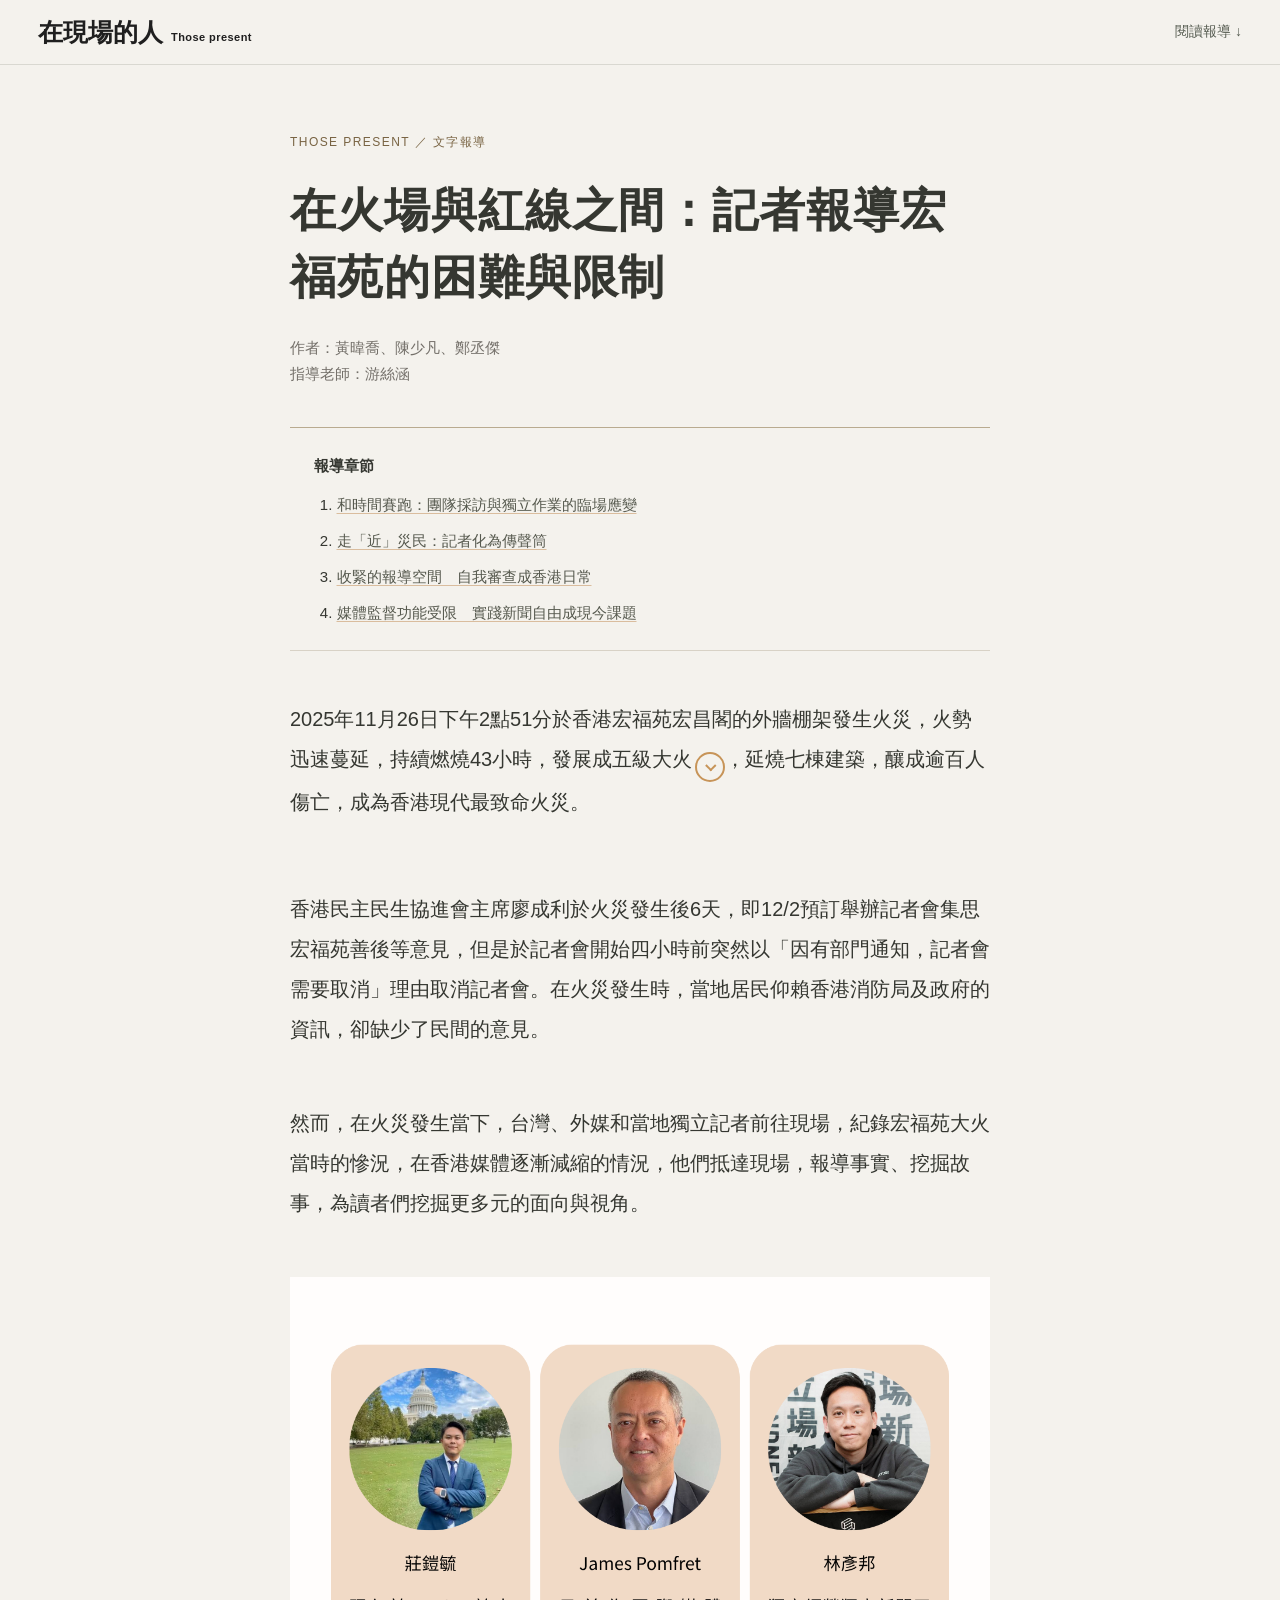
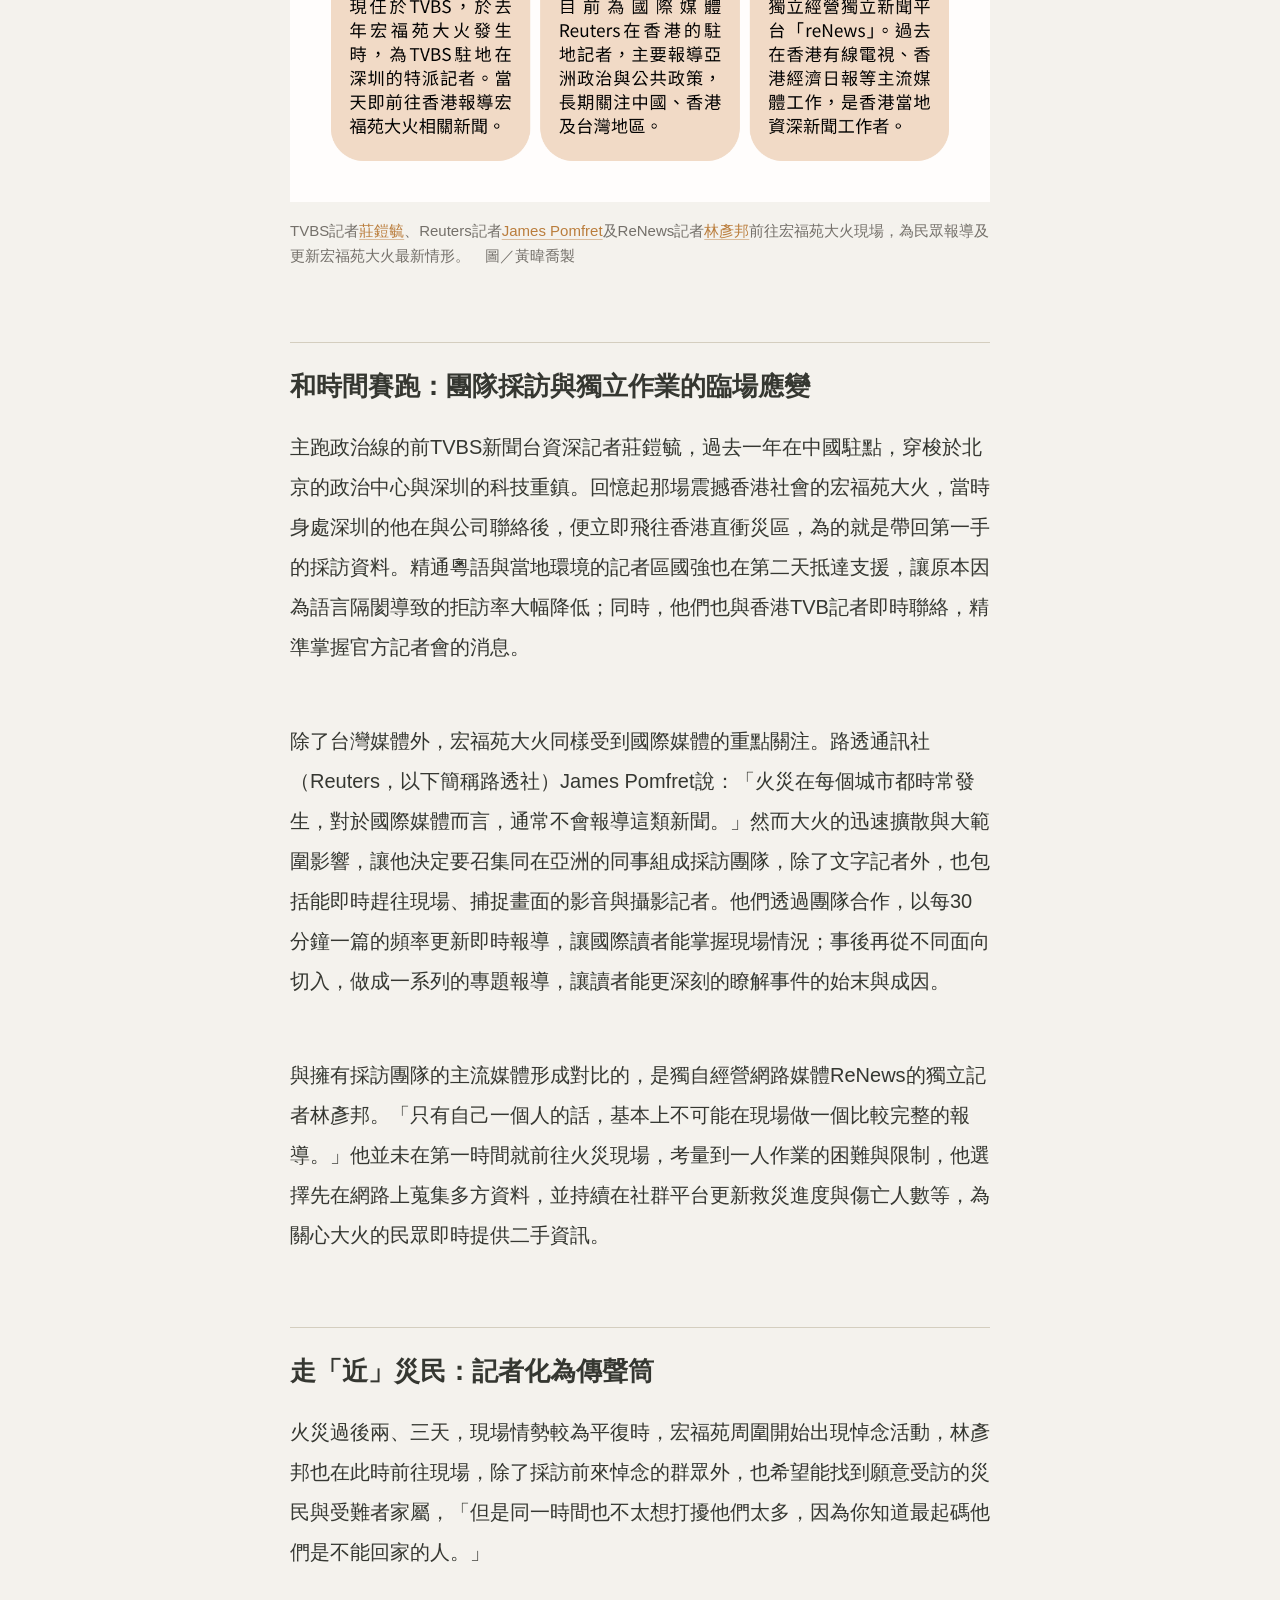
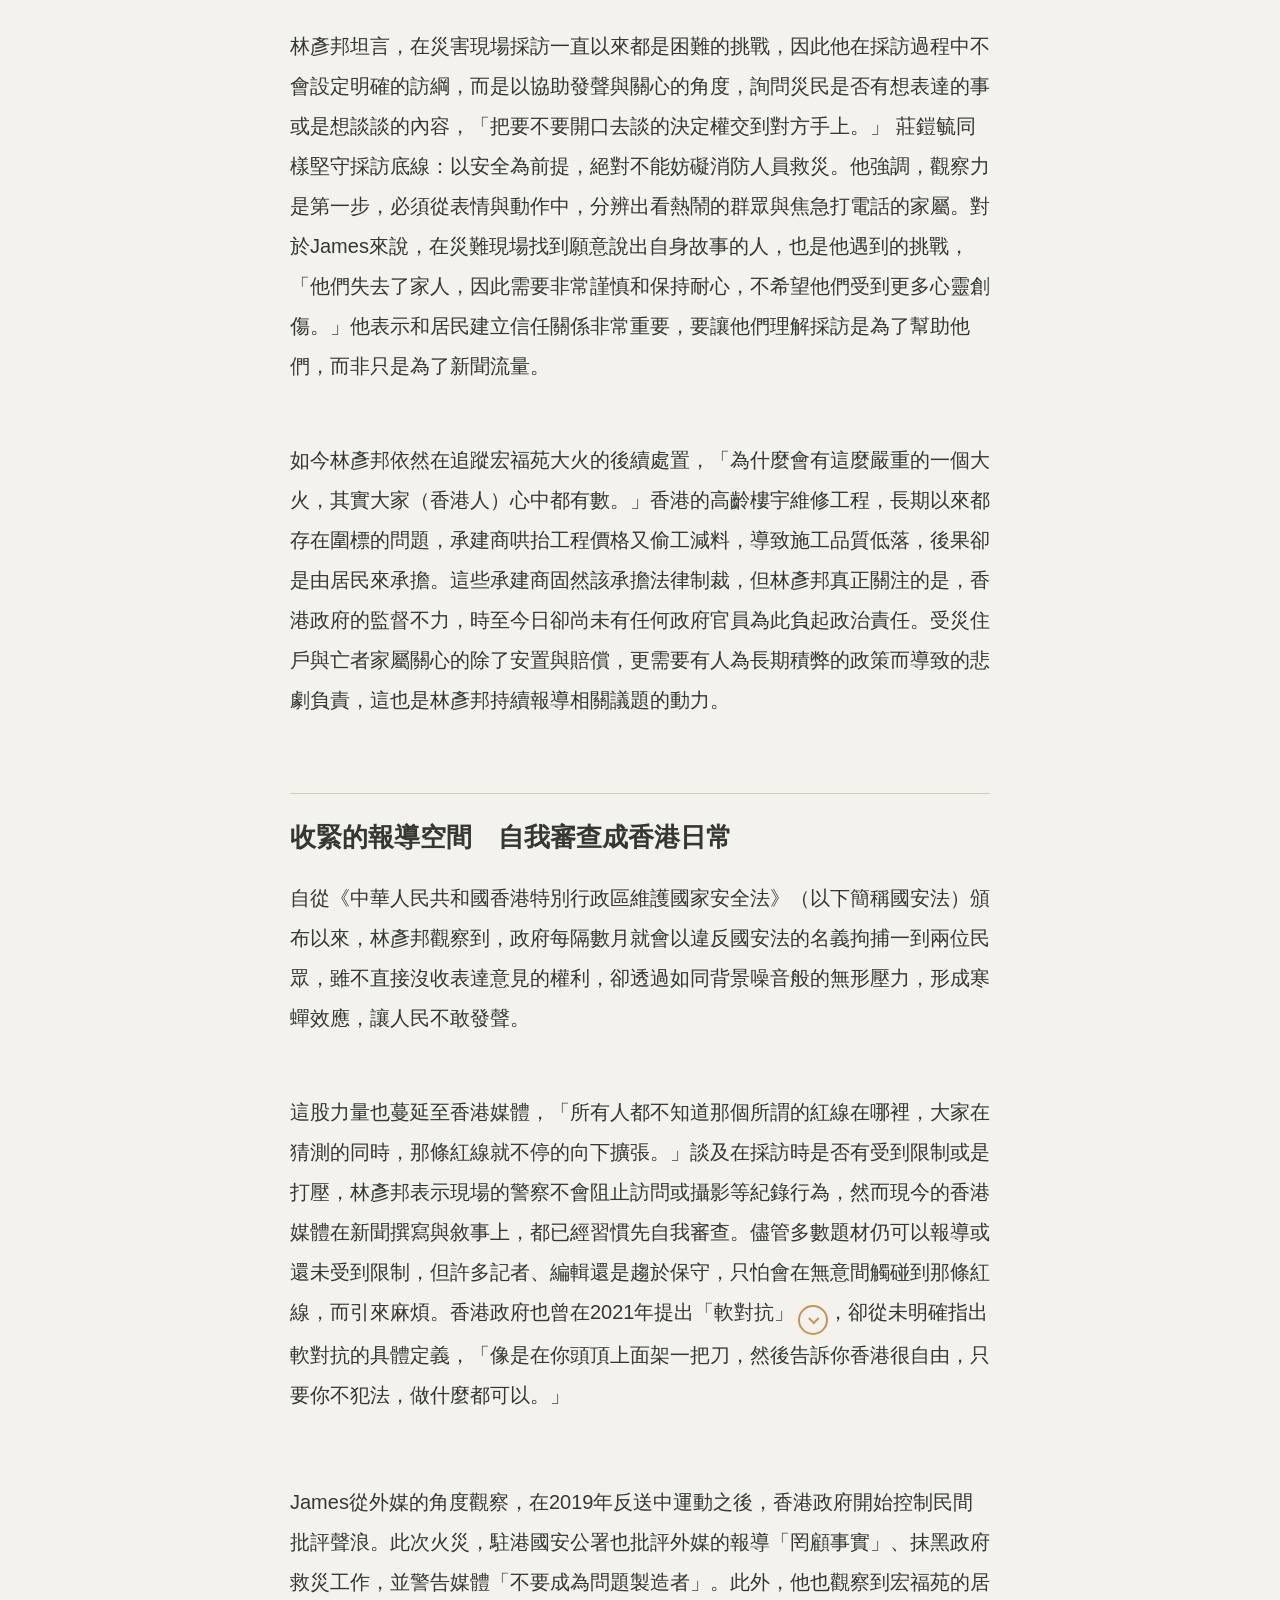
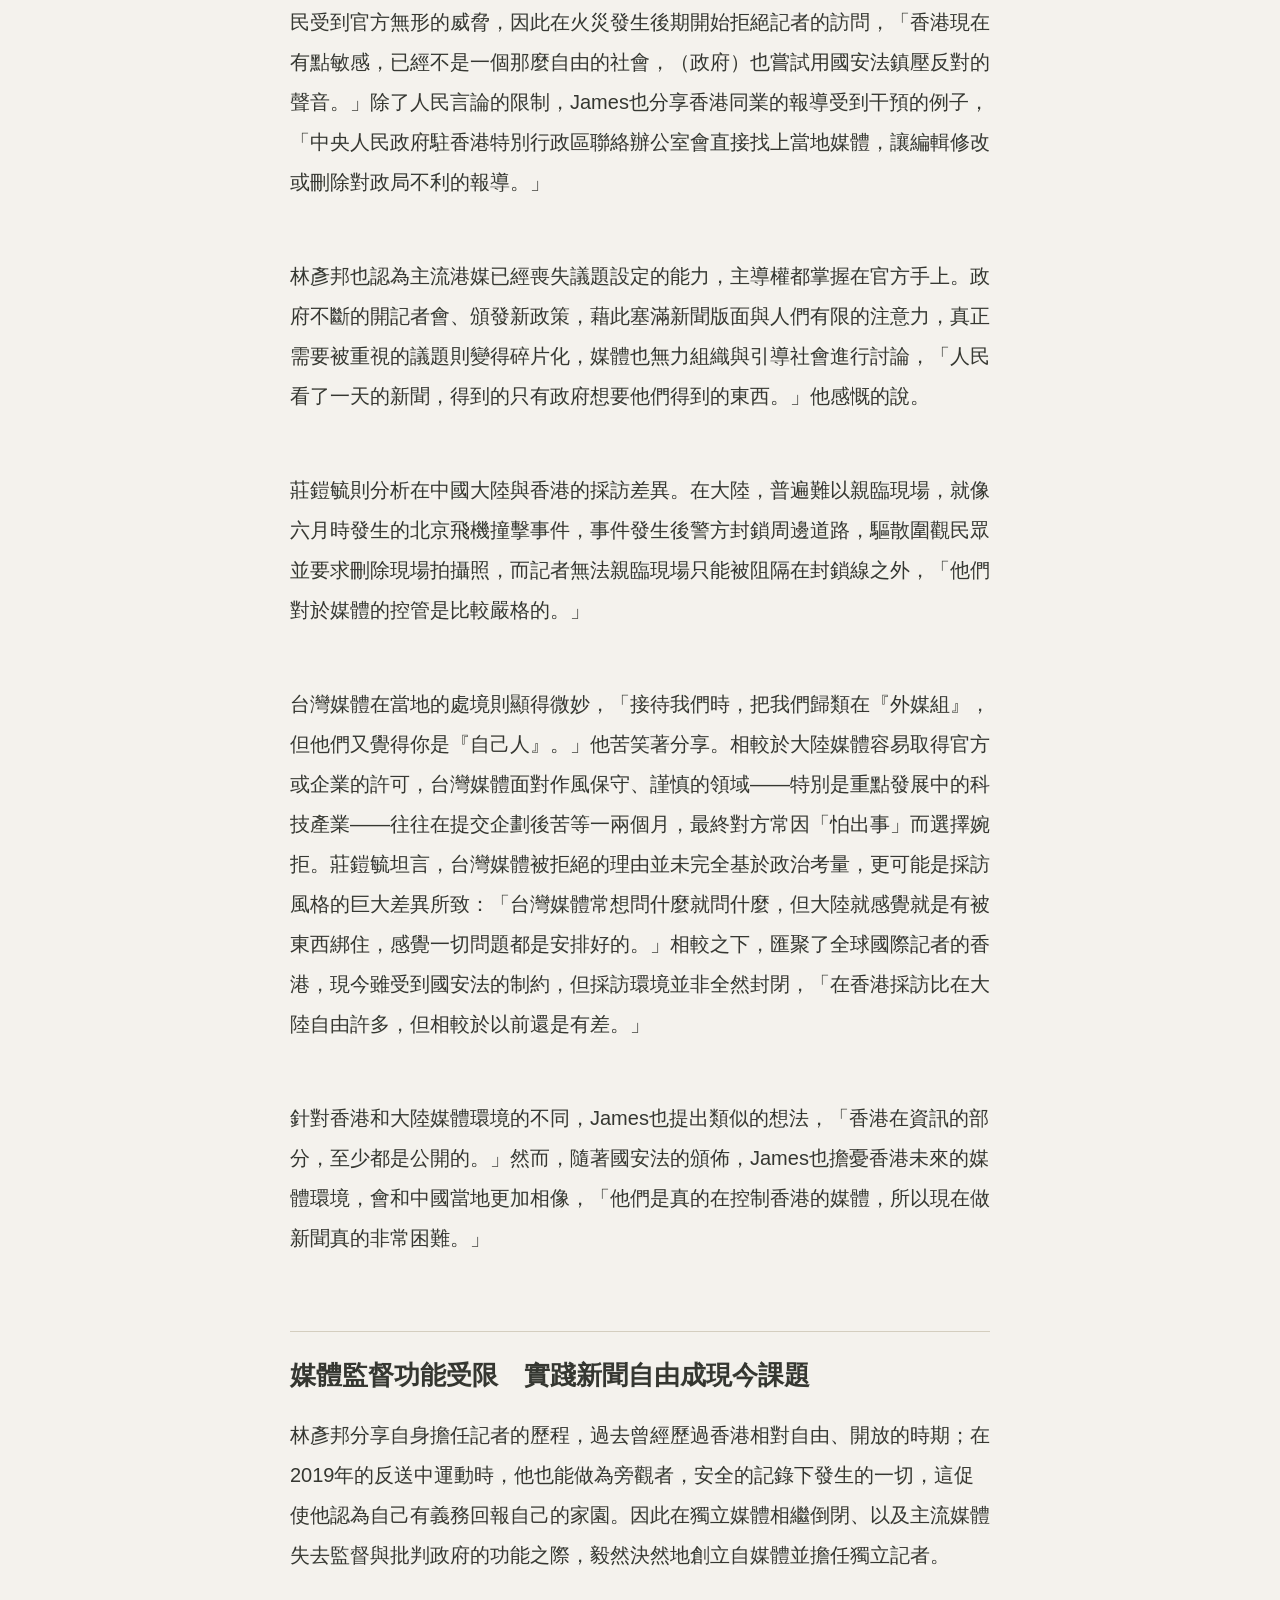
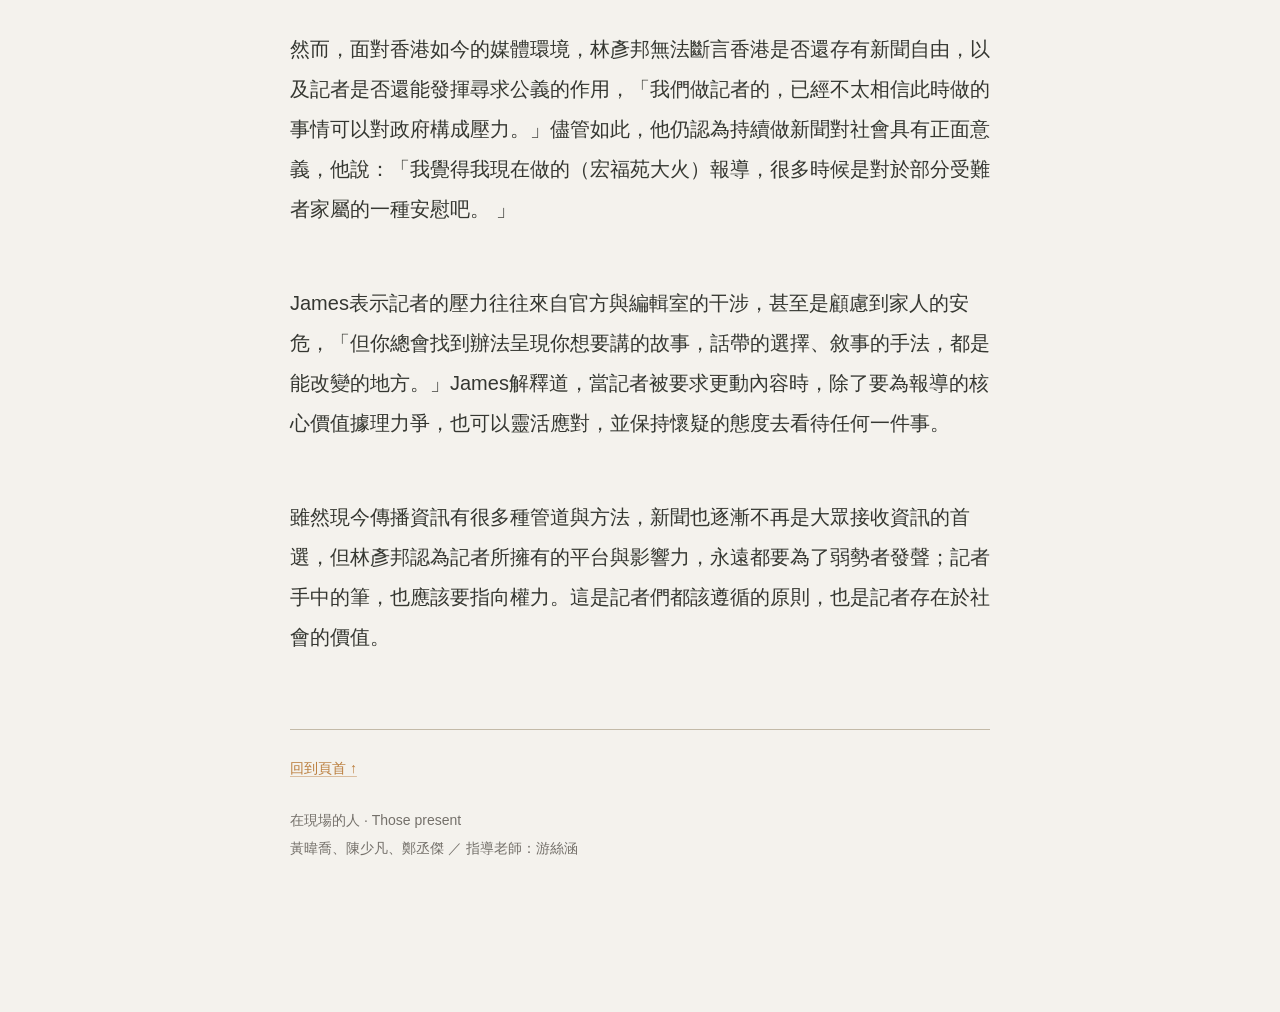
==== index.html @ 55184140 "update" ====
<!DOCTYPE html>
<html lang="zh-Hant">

<head>
  <meta charset="UTF-8">
  <meta name="viewport" content="width=device-width, initial-scale=1.0">
  <meta name="description" content="在現場的人：透過莊鎧毓、James Pomfret與林彥邦的採訪經驗，記錄宏福苑大火報導中的挑戰、限制與新聞價值。">
  <title>在火場與紅線之間：記者報導宏福苑的困難與限制</title>
  <link rel="stylesheet" href="style.css">
</head>

<body id="top">
  <a class="skip-link" href="#report">跳至報導內文</a>
  <header class="topbar" aria-label="頁面導覽">
    <div class="topbar-inner">
      <a class="site-logo" href="index.html" aria-label="回到首頁">
        <span class="logo-text">在現場的人</span>
        <span class="logo-subtitle">Those present</span>
      </a>
      <a class="home-button" href="#chapter-1">閱讀報導 ↓</a>
    </div>
  </header>

  <main class="article-page">
    <article class="article" id="report">
      <p class="eyebrow">THOSE PRESENT ／ 文字報導</p>
      <h1 class="article-title">在火場與紅線之間：記者報導宏福苑的困難與限制</h1>

      <p class="article-meta">
        作者：黃暐喬、陳少凡、鄭丞傑<br>
        指導老師：游絲涵
      </p>

      <nav class="article-contents" aria-label="文章目錄"><p>報導章節</p><ol><li><a href="#chapter-1">和時間賽跑：團隊採訪與獨立作業的臨場應變</a></li><li><a href="#chapter-2">走「近」災民：記者化為傳聲筒</a></li><li><a href="#chapter-3">收緊的報導空間　自我審查成香港日常</a></li><li><a href="#chapter-4">媒體監督功能受限　實踐新聞自由成現今課題</a></li></ol></nav>
      <p>
        2025年11月26日下午2點51分於香港宏福苑宏昌閣的外牆棚架發生火災，火勢迅速蔓延，持續燃燒43小時，發展成五級大火<button class="annotation-toggle" type="button" aria-expanded="false" aria-controls="annotation-1">
          <span class="annotation-icon" aria-hidden="true"></span>
          <span class="visually-hidden">展開註解</span>
        </button>，延燒七棟建築，釀成逾百人傷亡，成為香港現代最致命火災。
      </p>
      <div class="annotation" id="annotation-1">
        <div class="annotation-inner">
          註：五級大火為香港火警分級制度最嚴重之分級。香港火警分級制度是香港消防處在香港境內發生之火災評估其嚴重及影響的制度，作為調派消防車輛和裝備的準則。
        </div>
      </div>

      <p>香港民主民生協進會主席廖成利於火災發生後6天，即12/2預訂舉辦記者會集思宏福苑善後等意見，但是於記者會開始四小時前突然以「因有部門通知，記者會需要取消」理由取消記者會。在火災發生時，當地居民仰賴香港消防局及政府的資訊，卻缺少了民間的意見。</p>

      <p>然而，在火災發生當下，台灣、外媒和當地獨立記者前往現場，紀錄宏福苑大火當時的慘況，在香港媒體逐漸減縮的情況，他們抵達現場，報導事實、挖掘故事，為讀者們挖掘更多元的面向與視角。</p>

      <img class="article-reporters-image" src="images/reporters-introduction.png" width="1200" height="900" alt="三位記者介紹：TVBS記者莊鎧毓、Reuters駐香港記者James Pomfret，以及ReNews創辦人林彥邦。" loading="lazy" decoding="async">
      <p class="article-caption" id="reporters-caption">TVBS記者<a href="zhuang.html" target="_blank" rel="noopener noreferrer">莊鎧毓</a>、Reuters記者<a href="james.html" target="_blank" rel="noopener noreferrer">James Pomfret</a>及ReNews記者<a href="lam.html" target="_blank" rel="noopener noreferrer">林彥邦</a>前往宏福苑大火現場，為民眾報導及更新宏福苑大火最新情形。　圖／黃暐喬製</p>

      <h2 class="article-heading" id="chapter-1">和時間賽跑：團隊採訪與獨立作業的臨場應變</h2>

      <p>主跑政治線的前TVBS新聞台資深記者莊鎧毓，過去一年在中國駐點，穿梭於北京的政治中心與深圳的科技重鎮。回憶起那場震撼香港社會的宏福苑大火，當時身處深圳的他在與公司聯絡後，便立即飛往香港直衝災區，為的就是帶回第一手的採訪資料。精通粵語與當地環境的記者區國強也在第二天抵達支援，讓原本因為語言隔閡導致的拒訪率大幅降低；同時，他們也與香港TVB記者即時聯絡，精準掌握官方記者會的消息。</p>

      <p>除了台灣媒體外，宏福苑大火同樣受到國際媒體的重點關注。路透通訊社（Reuters，以下簡稱路透社）James Pomfret說：「火災在每個城市都時常發生，對於國際媒體而言，通常不會報導這類新聞。」然而大火的迅速擴散與大範圍影響，讓他決定要召集同在亞洲的同事組成採訪團隊，除了文字記者外，也包括能即時趕往現場、捕捉畫面的影音與攝影記者。他們透過團隊合作，以每30分鐘一篇的頻率更新即時報導，讓國際讀者能掌握現場情況；事後再從不同面向切入，做成一系列的專題報導，讓讀者能更深刻的瞭解事件的始末與成因。</p>
      
      <p>與擁有採訪團隊的主流媒體形成對比的，是獨自經營網路媒體ReNews的獨立記者林彥邦。「只有自己一個人的話，基本上不可能在現場做一個比較完整的報導。」他並未在第一時間就前往火災現場，考量到一人作業的困難與限制，他選擇先在網路上蒐集多方資料，並持續在社群平台更新救災進度與傷亡人數等，為關心大火的民眾即時提供二手資訊。</p>

      <h2 class="article-heading" id="chapter-2">走「近」災民：記者化為傳聲筒</h2>

      <p>火災過後兩、三天，現場情勢較為平復時，宏福苑周圍開始出現悼念活動，林彥邦也在此時前往現場，除了採訪前來悼念的群眾外，也希望能找到願意受訪的災民與受難者家屬，「但是同一時間也不太想打擾他們太多，因為你知道最起碼他們是不能回家的人。」</p>

      <p>林彥邦坦言，在災害現場採訪一直以來都是困難的挑戰，因此他在採訪過程中不會設定明確的訪綱，而是以協助發聲與關心的角度，詢問災民是否有想表達的事或是想談談的內容，「把要不要開口去談的決定權交到對方手上。」 莊鎧毓同樣堅守採訪底線：以安全為前提，絕對不能妨礙消防人員救災。他強調，觀察力是第一步，必須從表情與動作中，分辨出看熱鬧的群眾與焦急打電話的家屬。對於James來說，在災難現場找到願意說出自身故事的人，也是他遇到的挑戰，「他們失去了家人，因此需要非常謹慎和保持耐心，不希望他們受到更多心靈創傷。」他表示和居民建立信任關係非常重要，要讓他們理解採訪是為了幫助他們，而非只是為了新聞流量。</p>

      <p>如今林彥邦依然在追蹤宏福苑大火的後續處置，「為什麼會有這麼嚴重的一個大火，其實大家（香港人）心中都有數。」香港的高齡樓宇維修工程，長期以來都存在圍標的問題，承建商哄抬工程價格又偷工減料，導致施工品質低落，後果卻是由居民來承擔。這些承建商固然該承擔法律制裁，但林彥邦真正關注的是，香港政府的監督不力，時至今日卻尚未有任何政府官員為此負起政治責任。受災住戶與亡者家屬關心的除了安置與賠償，更需要有人為長期積弊的政策而導致的悲劇負責，這也是林彥邦持續報導相關議題的動力。</p>

      <h2 class="article-heading" id="chapter-3">收緊的報導空間　自我審查成香港日常</h2>

      <p>自從《中華人民共和國香港特別行政區維護國家安全法》（以下簡稱國安法）頒布以來，林彥邦觀察到，政府每隔數月就會以違反國安法的名義拘捕一到兩位民眾，雖不直接沒收表達意見的權利，卻透過如同背景噪音般的無形壓力，形成寒蟬效應，讓人民不敢發聲。</p>

      <p>
        這股力量也蔓延至香港媒體，「所有人都不知道那個所謂的紅線在哪裡，大家在猜測的同時，那條紅線就不停的向下擴張。」談及在採訪時是否有受到限制或是打壓，林彥邦表示現場的警察不會阻止訪問或攝影等紀錄行為，然而現今的香港媒體在新聞撰寫與敘事上，都已經習慣先自我審查。儘管多數題材仍可以報導或還未受到限制，但許多記者、編輯還是趨於保守，只怕會在無意間觸碰到那條紅線，而引來麻煩。香港政府也曾在2021年提出「軟對抗」<button class="annotation-toggle" type="button" aria-expanded="false" aria-controls="annotation-2">
          <span class="annotation-icon" aria-hidden="true"></span>
          <span class="visually-hidden">展開註解</span>
        </button>，卻從未明確指出軟對抗的具體定義，「像是在你頭頂上面架一把刀，然後告訴你香港很自由，只要你不犯法，做什麼都可以。」
      </p>
      <div class="annotation" id="annotation-2">
        <div class="annotation-inner">
          註：根據《<a href="https://cn.nytimes.com/china/20250821/hong-kong-soft-resistance/zh-hant/" target="_blank" rel="noopener noreferrer">紐約時報中文網</a>》定義「軟對抗」被用來形容任何被視為暗中顛覆或隱性抗拒政府的行為。2021年4月，香港中聯辦主任駱惠寧在「全民國家安全教育日」開幕典禮上首次使用此詞 。
        </div>
      </div>

      <p>James從外媒的角度觀察，在2019年反送中運動之後，香港政府開始控制民間批評聲浪。此次火災，駐港國安公署也批評外媒的報導「罔顧事實」、抹黑政府救災工作，並警告媒體「不要成為問題製造者」。此外，他也觀察到宏福苑的居民受到官方無形的威脅，因此在火災發生後期開始拒絕記者的訪問，「香港現在有點敏感，已經不是一個那麼自由的社會，（政府）也嘗試用國安法鎮壓反對的聲音。」除了人民言論的限制，James也分享香港同業的報導受到干預的例子，「中央人民政府駐香港特別行政區聯絡辦公室會直接找上當地媒體，讓編輯修改或刪除對政局不利的報導。」</p>

      <p>林彥邦也認為主流港媒已經喪失議題設定的能力，主導權都掌握在官方手上。政府不斷的開記者會、頒發新政策，藉此塞滿新聞版面與人們有限的注意力，真正需要被重視的議題則變得碎片化，媒體也無力組織與引導社會進行討論，「人民看了一天的新聞，得到的只有政府想要他們得到的東西。」他感慨的說。</p>

      <p>莊鎧毓則分析在中國大陸與香港的採訪差異。在大陸，普遍難以親臨現場，就像六月時發生的北京飛機撞擊事件，事件發生後警方封鎖周邊道路，驅散圍觀民眾並要求刪除現場拍攝照，而記者無法親臨現場只能被阻隔在封鎖線之外，「他們對於媒體的控管是比較嚴格的。」</p>

      <p>台灣媒體在當地的處境則顯得微妙，「接待我們時，把我們歸類在『外媒組』，但他們又覺得你是『自己人』。」他苦笑著分享。相較於大陸媒體容易取得官方或企業的許可，台灣媒體面對作風保守、謹慎的領域——特別是重點發展中的科技產業——往往在提交企劃後苦等一兩個月，最終對方常因「怕出事」而選擇婉拒。莊鎧毓坦言，台灣媒體被拒絕的理由並未完全基於政治考量，更可能是採訪風格的巨大差異所致：「台灣媒體常想問什麼就問什麼，但大陸就感覺就是有被東西綁住，感覺一切問題都是安排好的。」相較之下，匯聚了全球國際記者的香港，現今雖受到國安法的制約，但採訪環境並非全然封閉，「在香港採訪比在大陸自由許多，但相較於以前還是有差。」</p>

      <p>針對香港和大陸媒體環境的不同，James也提出類似的想法，「香港在資訊的部分，至少都是公開的。」然而，隨著國安法的頒佈，James也擔憂香港未來的媒體環境，會和中國當地更加相像，「他們是真的在控制香港的媒體，所以現在做新聞真的非常困難。」</p>

      <h2 class="article-heading" id="chapter-4">媒體監督功能受限　實踐新聞自由成現今課題</h2>

      <p>林彥邦分享自身擔任記者的歷程，過去曾經歷過香港相對自由、開放的時期；在2019年的反送中運動時，他也能做為旁觀者，安全的記錄下發生的一切，這促使他認為自己有義務回報自己的家園。因此在獨立媒體相繼倒閉、以及主流媒體失去監督與批判政府的功能之際，毅然決然地創立自媒體並擔任獨立記者。</p>

      <p>然而，面對香港如今的媒體環境，林彥邦無法斷言香港是否還存有新聞自由，以及記者是否還能發揮尋求公義的作用，「我們做記者的，已經不太相信此時做的事情可以對政府構成壓力。」儘管如此，他仍認為持續做新聞對社會具有正面意義，他說：「我覺得我現在做的（宏福苑大火）報導，很多時候是對於部分受難者家屬的一種安慰吧。 」</p>

      <p>James表示記者的壓力往往來自官方與編輯室的干涉，甚至是顧慮到家人的安危，「但你總會找到辦法呈現你想要講的故事，話帶的選擇、敘事的手法，都是能改變的地方。」James解釋道，當記者被要求更動內容時，除了要為報導的核心價值據理力爭，也可以靈活應對，並保持懷疑的態度去看待任何一件事。</p>

      <p>雖然現今傳播資訊有很多種管道與方法，新聞也逐漸不再是大眾接收資訊的首選，但林彥邦認為記者所擁有的平台與影響力，永遠都要為了弱勢者發聲；記者手中的筆，也應該要指向權力。這是記者們都該遵循的原則，也是記者存在於社會的價值。</p>
      <footer class="article-footer"><a href="#top">回到頁首 ↑</a><p>在現場的人 · Those present<br>黃暐喬、陳少凡、鄭丞傑 ／ 指導老師：游絲涵</p></footer>
    </article>
  </main>

  <script src="script.js"></script>
</body>

</html>
---- style.css ----
:root {
  color-scheme: light;
  --page-bg: #f3f3f2;
  --topbar-bg: rgba(243, 243, 242, 0.94);
  --text: #4c4b49;
  --muted-text: #74706a;
  --annotation-bg: #fffdfa;
  --annotation-line: #c79458;
  --accent: #ba7d3c;
  --focus: #8c6b42;
}

* {
  box-sizing: border-box;
}

html {
  min-width: 0;
}

body {
  margin: 0;
  min-width: 0;
  background: var(--page-bg);
  color: var(--text);
  font-family: "Noto Sans TC", "PingFang TC", "Microsoft JhengHei", sans-serif;
}

.topbar {
  position: fixed;
  top: 0;
  right: 0;
  left: 0;
  z-index: 10;
  background: var(--topbar-bg);
  backdrop-filter: blur(12px);
}

.topbar-inner {
  display: flex;
  align-items: center;
  width: min(100%, 1260px);
  height: 64px;
  margin: 0 auto;
  padding: 0 28px;
}

.site-logo {
  display: inline-flex;
  align-items: center;
  gap: 8px;
  color: #1f1f1f;
  text-decoration: none;
}

.logo-text {
  font-size: 25px;
  font-weight: 700;
  line-height: 1;
  letter-spacing: 0;
}

.logo-subtitle {
  align-self: flex-end;
  margin-bottom: 2px;
  font-size: 11px;
  font-weight: 700;
  letter-spacing: 0.04em;
}

.site-logo:focus-visible {
  outline: 2px solid var(--focus);
  outline-offset: 2px;
}

.article-page {
  width: 100%;
  padding: 92px 32px 112px;
}

.article {
  width: min(100%, 700px);
  margin: 0 auto;
  font-size: 20px;
  line-height: 2;
  letter-spacing: 0;
}

.article-title {
  margin: 0 0 24px;
  font-size: clamp(30px, 5vw, 42px);
  font-weight: 700;
  line-height: 1.4;
}

.article-heading {
  margin: 0 0 0.8em;
  font-size: 1.4em;
  font-weight: 700;
  line-height: 1.5;
}

.article p {
  margin: 0 0 2.7em;
}

.article a {
  color: var(--accent);
  text-decoration-color: rgba(186, 125, 60, 0.45);
  text-decoration-thickness: 1px;
  text-underline-offset: 0.18em;
}

.article a:hover {
  text-decoration-color: currentColor;
}

.article a:focus-visible {
  outline: 2px solid var(--focus);
  outline-offset: 3px;
}

.article-meta {
  color: var(--muted-text);
  font-size: 15px;
  line-height: 1.7;
}

.article-reporters-image {
  display: block;
  width: 100%;
  height: auto;
  margin: 0 0 16px;
}

.article-caption {
  color: var(--muted-text);
  font-size: 15px;
  line-height: 1.7;
}

.annotation-toggle {
  display: inline-flex;
  align-items: center;
  justify-content: center;
  width: 30px;
  height: 30px;
  margin-left: 3px;
  padding: 0;
  border: 2px solid var(--annotation-line);
  border-radius: 50%;
  background: transparent;
  color: var(--annotation-line);
  cursor: pointer;
  vertical-align: -0.38em;
}

.annotation-toggle:hover {
  background: rgba(199, 148, 88, 0.1);
}

.annotation-toggle:focus-visible {
  outline: 2px solid var(--focus);
  outline-offset: 2px;
}

.annotation-icon {
  width: 8px;
  height: 8px;
  border-right: 2px solid currentColor;
  border-bottom: 2px solid currentColor;
  transform: translateY(-1px) rotate(45deg);
  transform-origin: 60% 60%;
  transition: transform 180ms ease;
}

.annotation-toggle.is-open .annotation-icon {
  transform: translateY(2px) rotate(225deg);
}

.annotation {
  max-height: 0;
  margin: -2.05em 0 2.7em;
  overflow: hidden;
  opacity: 0;
  transition: max-height 220ms ease, opacity 180ms ease;
}

.annotation.is-open {
  max-height: 240px;
  opacity: 1;
}

.annotation-inner {
  border-top: 2px solid var(--annotation-line);
  background: var(--annotation-bg);
  padding: 21px 22px 24px;
  color: var(--muted-text);
  font-size: 16px;
  line-height: 1.85;
}

.visually-hidden {
  position: absolute;
  width: 1px;
  height: 1px;
  padding: 0;
  margin: -1px;
  overflow: hidden;
  clip: rect(0, 0, 0, 0);
  white-space: nowrap;
  border: 0;
}

.reporter-page h1 {
  margin: 0 0 1.1em;
  color: #333331;
  font-size: 34px;
  line-height: 1.35;
  letter-spacing: 0;
}

.reporter-page h2 {
  margin: 2.4em 0 1em;
  color: #3f3e3c;
  font-size: 24px;
  line-height: 1.45;
  letter-spacing: 0;
}

.report-list {
  margin: 0;
  padding-left: 1.25em;
  color: var(--text);
  font-size: 18px;
  line-height: 1.9;
}

.report-list li {
  margin-bottom: 1em;
}

.reporter-profile {
  display: grid;
  grid-template-columns: 180px minmax(0, 1fr);
  align-items: start;
  gap: 28px;
}

.reporter-portrait {
  display: block;
  width: 100%;
  height: auto;
  aspect-ratio: 1;
  object-fit: contain;
  background: #f2e9df;
  border-radius: 50%;
}

.reporter-profile h1 { margin-bottom: 12px; }
.reporter-profile .reporter-role { margin-bottom: 18px; }
.reporter-profile .reporter-bio { margin: 0; font-size: 18px; line-height: 1.9; }
.reporter-video { aspect-ratio: 16 / 9; background: #171c19; }
.reporter-video iframe { display: block; width: 100%; height: 100%; border: 0; }
.reporter-page .reporter-video-link { margin: 12px 0 0; font-size: 15px; }

@media (max-width: 600px) {
  .reporter-profile { grid-template-columns: 1fr; gap: 24px; }
  .reporter-portrait { width: 160px; }
}

@media (max-width: 767px) {
  .topbar-inner {
    height: 58px;
    padding: 0 16px;
  }

  .logo-text {
    font-size: 21px;
  }

  .logo-subtitle {
    display: none;
  }

  .article-page {
    padding: 82px 20px 72px;
  }

  .article {
    width: 100%;
    font-size: 18px;
    line-height: 1.9;
  }

  .article p {
    margin-bottom: 2.15em;
  }

  .article-meta {
    font-size: 14px;
  }

  .annotation-toggle {
    width: 36px;
    height: 36px;
    margin-left: 2px;
  }

  .annotation {
    margin-top: -1.35em;
    margin-bottom: 2.15em;
  }

  .annotation-inner {
    padding: 16px 18px;
    font-size: 15.5px;
  }

  .reporter-page h1 {
    font-size: 29px;
  }

  .reporter-page h2 {
    font-size: 22px;
  }
}


html { scroll-behavior: smooth; scroll-padding-top: 88px; }
body { background: #f4f2ed; color: #353731; }
.topbar { border-bottom: 1px solid #d9d8d1; background: rgba(244,242,237,.96); }
.topbar-inner { justify-content: space-between; gap: 12px; }
.home-button { color: #575d52; font-size: 14px; text-decoration: none; white-space: nowrap; }
.article-page { padding-top: 130px; }
.article-title { font-family: "Noto Serif TC", "Songti TC", "PMingLiU", serif; font-size: clamp(32px,5vw,46px); line-height: 1.45; letter-spacing: .02em; }
.article .eyebrow { color: #786342; font-size: 12px; letter-spacing: .12em; margin-bottom: 24px; }
.article-contents { margin: 36px 0 48px; padding: 24px; border-top: 1px solid #b9ab90; border-bottom: 1px solid #d8d2c6; font-size: 15px; line-height: 1.8; }
.article-contents p { margin: 0 0 12px; font-weight: 700; }
.article-contents ol { margin: 0; padding-left: 1.5em; }
.article-contents li + li { margin-top: 9px; }
.article-contents a { color: #56594e; }
.article-heading { margin-top: 2.8em; padding-top: 24px; border-top: 1px solid #d4cebf; font-size: 1.3em; }
.annotation:not(.is-open) { visibility: hidden; }
.annotation.is-open { max-height: none; }
.article-footer { margin-top: 72px; padding-top: 24px; border-top: 1px solid #c3baa8; font-size: 14px; }
.article-footer p { margin-top: 24px; color: #74706a; }
.skip-link { position: fixed; top: -80px; left: 16px; z-index: 20; padding: 12px; background: white; color: #333; }
.skip-link:focus { top: 8px; }
@media (max-width: 767px) { .article-page { padding-top: 96px; } .article-contents { padding: 20px 12px; } }
@media (prefers-reduced-motion: reduce) { html { scroll-behavior: auto; } * { transition: none !important; } }
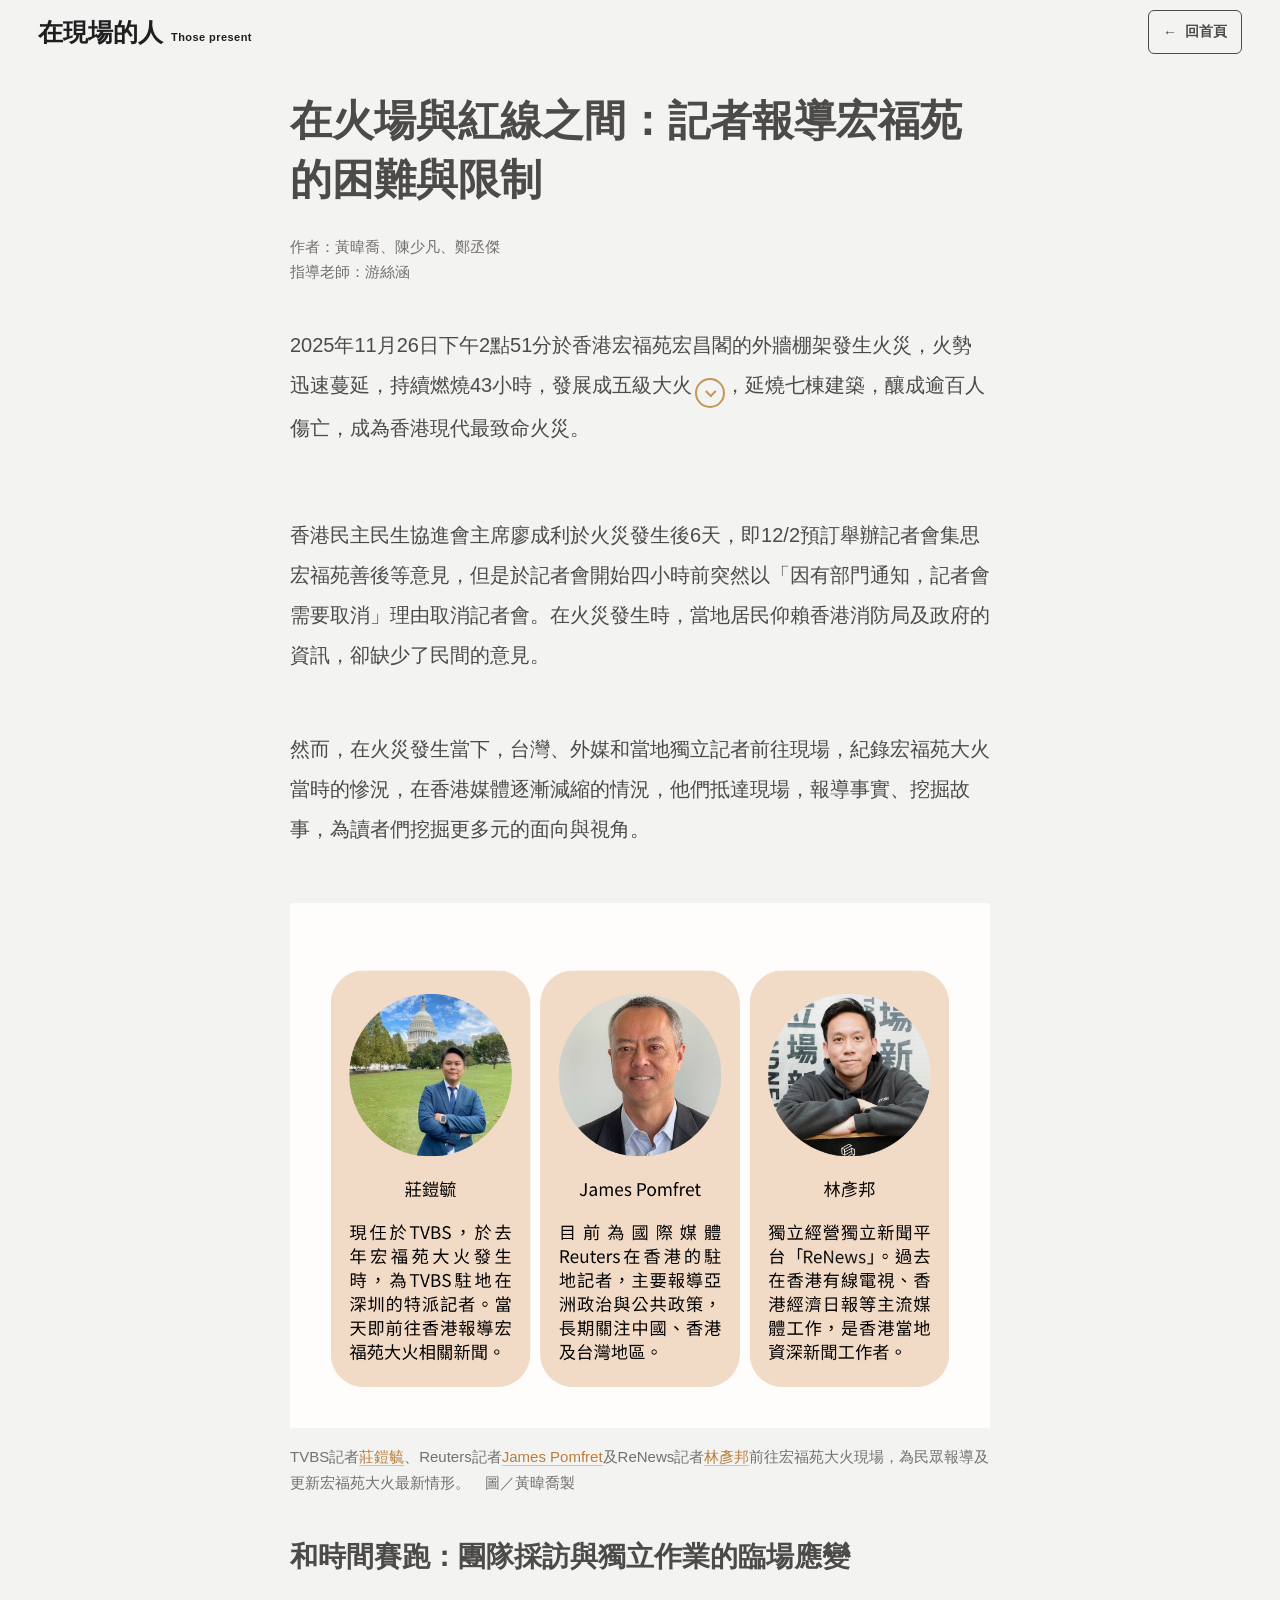
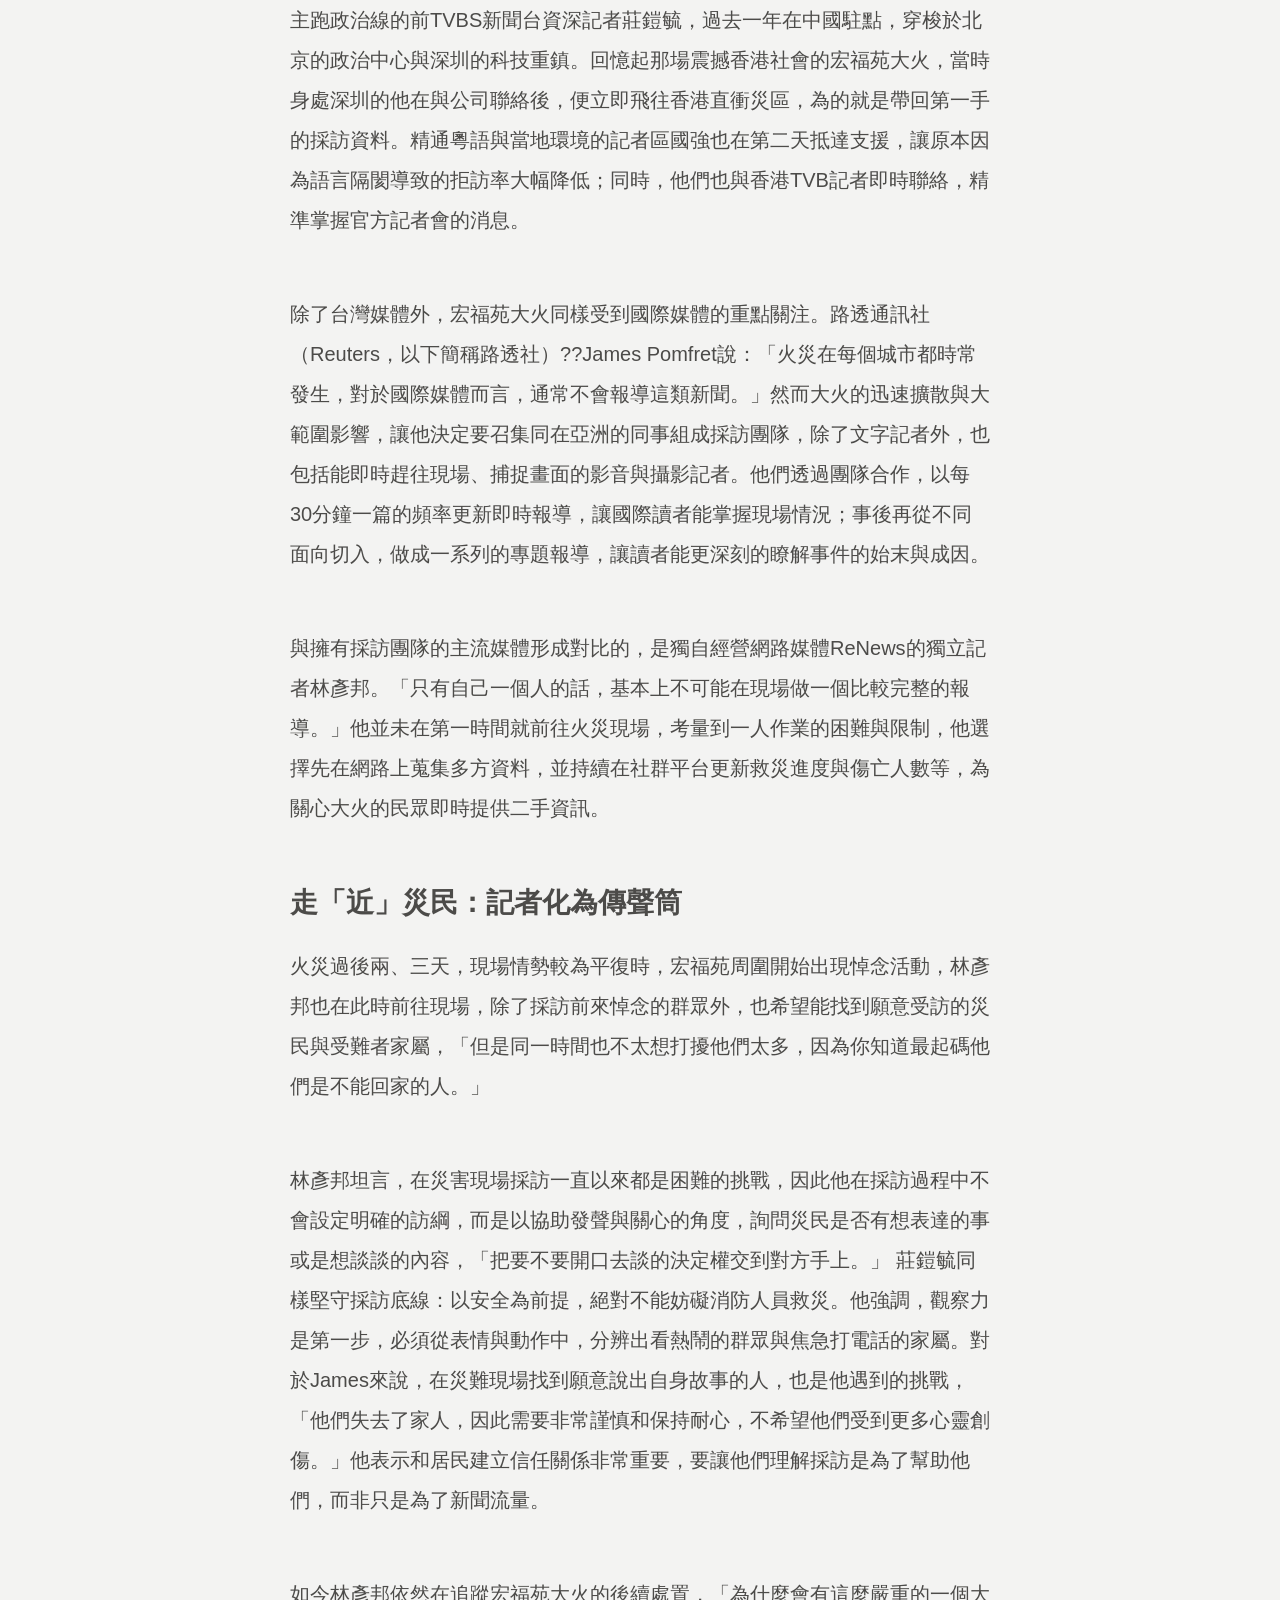
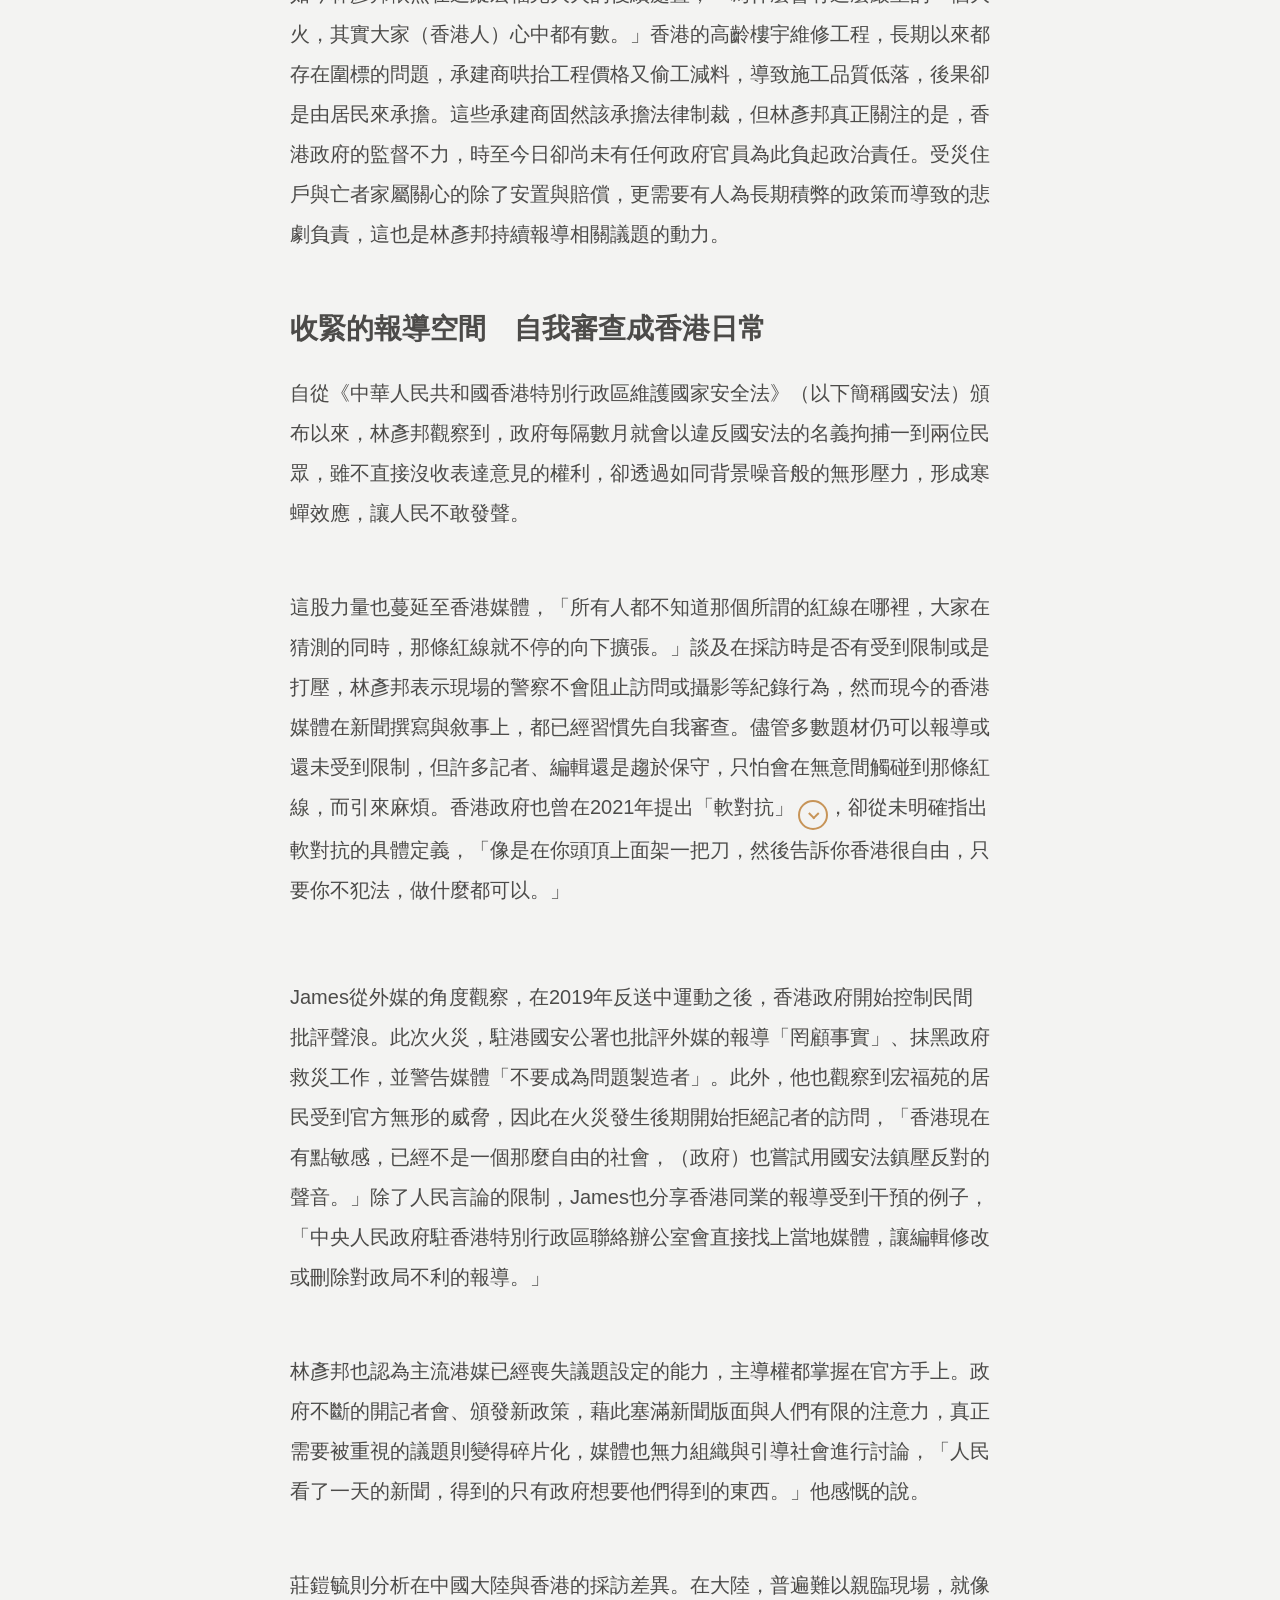
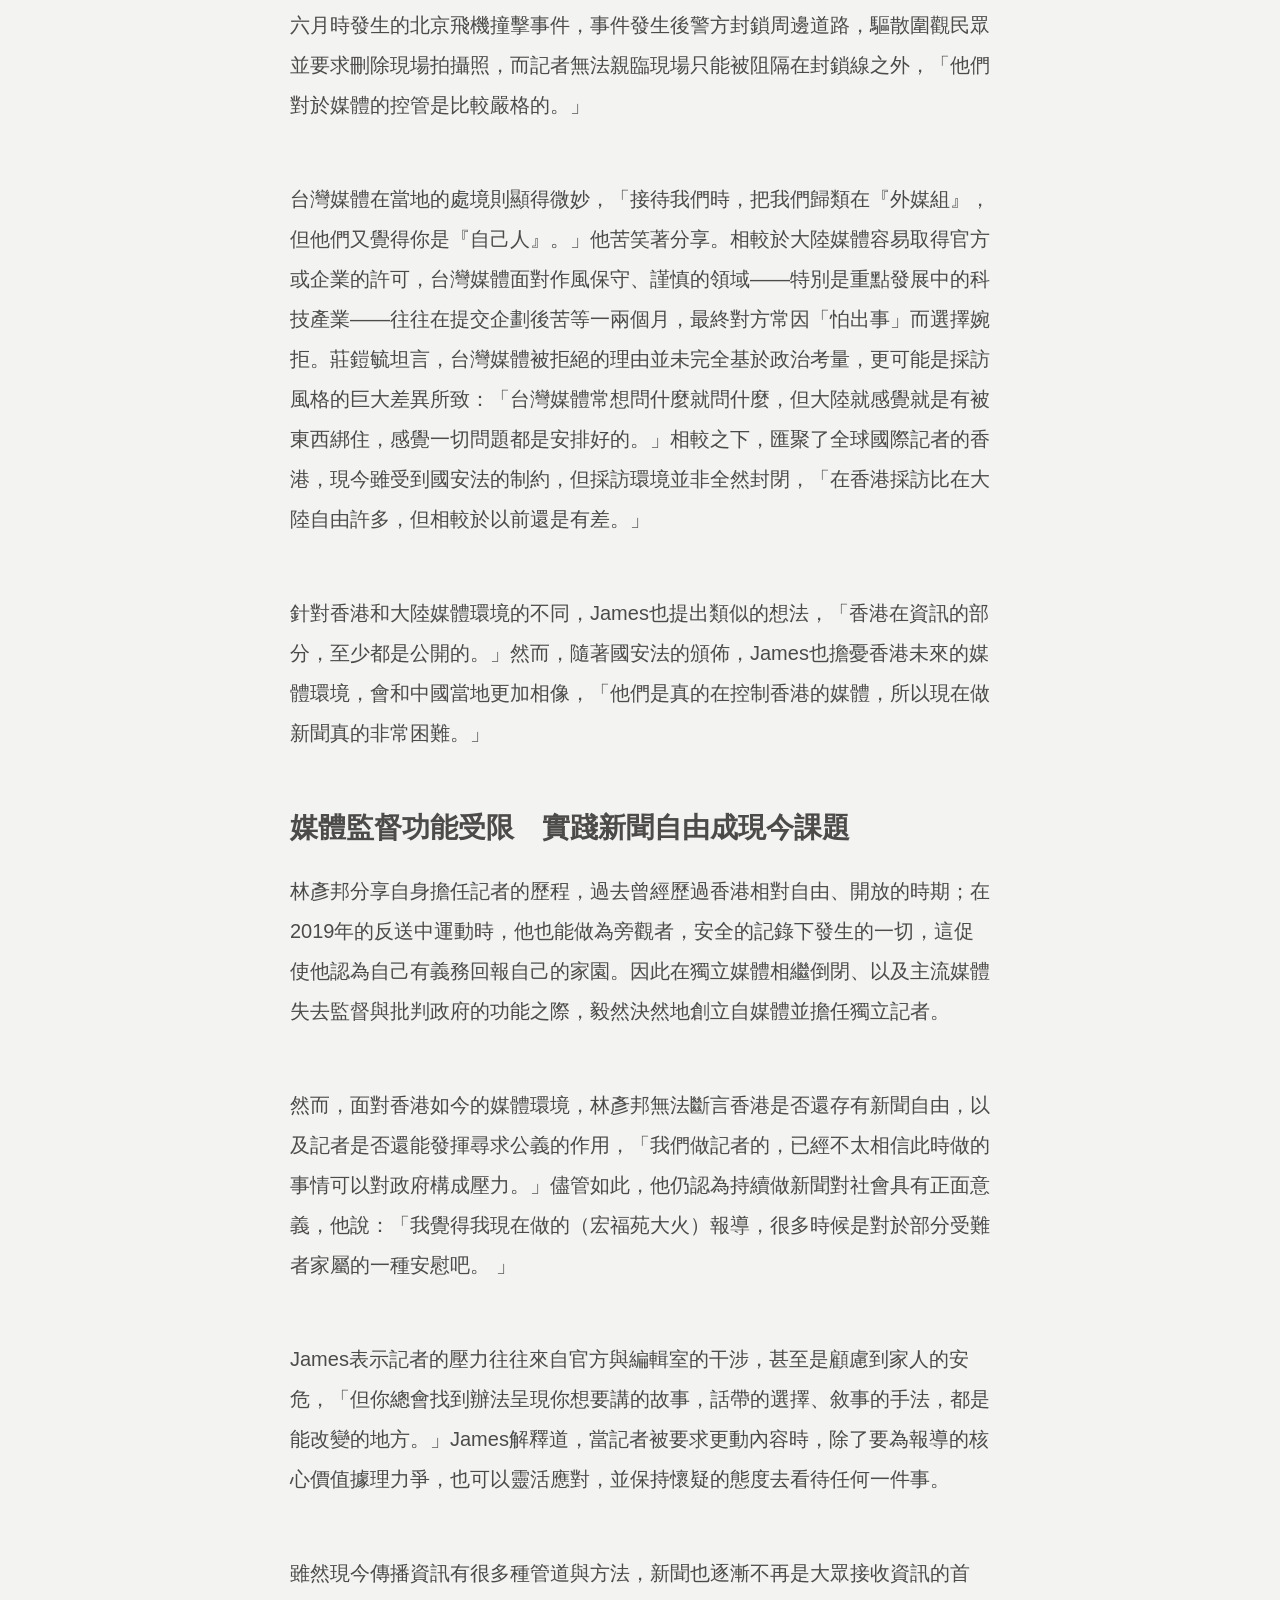
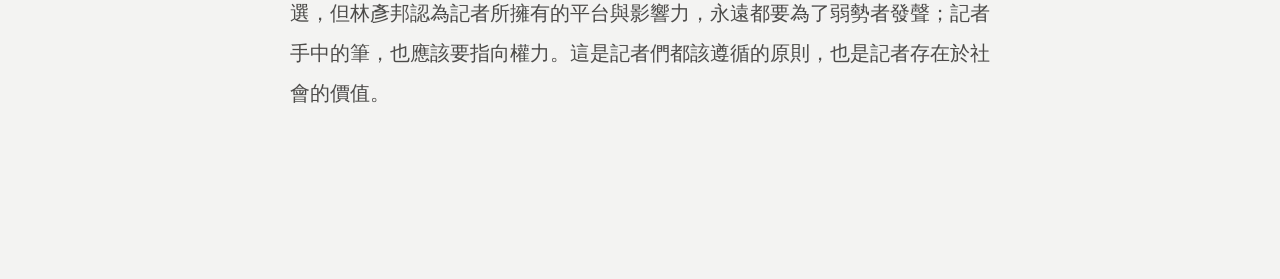
==== commit 36f7c58b: "update" ====
--- a/index.html
+++ b/index.html
@@ -4,26 +4,23 @@
 <head>
   <meta charset="UTF-8">
   <meta name="viewport" content="width=device-width, initial-scale=1.0">
-  <meta name="description" content="在現場的人：透過莊鎧毓、James Pomfret與林彥邦的採訪經驗，記錄宏福苑大火報導中的挑戰、限制與新聞價值。">
   <title>在火場與紅線之間：記者報導宏福苑的困難與限制</title>
   <link rel="stylesheet" href="style.css">
 </head>
 
-<body id="top">
-  <a class="skip-link" href="#report">跳至報導內文</a>
+<body>
   <header class="topbar" aria-label="頁面導覽">
     <div class="topbar-inner">
       <a class="site-logo" href="index.html" aria-label="回到首頁">
         <span class="logo-text">在現場的人</span>
         <span class="logo-subtitle">Those present</span>
       </a>
-      <a class="home-button" href="#chapter-1">閱讀報導 ↓</a>
+      <a class="home-button" href="index.html"><span aria-hidden="true">←</span> 回首頁</a>
     </div>
   </header>
 
   <main class="article-page">
-    <article class="article" id="report">
-      <p class="eyebrow">THOSE PRESENT ／ 文字報導</p>
+    <article class="article">
       <h1 class="article-title">在火場與紅線之間：記者報導宏福苑的困難與限制</h1>
 
       <p class="article-meta">
@@ -31,7 +28,6 @@
         指導老師：游絲涵
       </p>
 
-      <nav class="article-contents" aria-label="文章目錄"><p>報導章節</p><ol><li><a href="#chapter-1">和時間賽跑：團隊採訪與獨立作業的臨場應變</a></li><li><a href="#chapter-2">走「近」災民：記者化為傳聲筒</a></li><li><a href="#chapter-3">收緊的報導空間　自我審查成香港日常</a></li><li><a href="#chapter-4">媒體監督功能受限　實踐新聞自由成現今課題</a></li></ol></nav>
       <p>
         2025年11月26日下午2點51分於香港宏福苑宏昌閣的外牆棚架發生火災，火勢迅速蔓延，持續燃燒43小時，發展成五級大火<button class="annotation-toggle" type="button" aria-expanded="false" aria-controls="annotation-1">
           <span class="annotation-icon" aria-hidden="true"></span>
@@ -51,15 +47,15 @@
       <img class="article-reporters-image" src="images/reporters-introduction.png" width="1200" height="900" alt="三位記者介紹：TVBS記者莊鎧毓、Reuters駐香港記者James Pomfret，以及ReNews創辦人林彥邦。" loading="lazy" decoding="async">
       <p class="article-caption" id="reporters-caption">TVBS記者<a href="zhuang.html" target="_blank" rel="noopener noreferrer">莊鎧毓</a>、Reuters記者<a href="james.html" target="_blank" rel="noopener noreferrer">James Pomfret</a>及ReNews記者<a href="lam.html" target="_blank" rel="noopener noreferrer">林彥邦</a>前往宏福苑大火現場，為民眾報導及更新宏福苑大火最新情形。　圖／黃暐喬製</p>
 
-      <h2 class="article-heading" id="chapter-1">和時間賽跑：團隊採訪與獨立作業的臨場應變</h2>
+      <h2 class="article-heading">和時間賽跑：團隊採訪與獨立作業的臨場應變</h2>
 
       <p>主跑政治線的前TVBS新聞台資深記者莊鎧毓，過去一年在中國駐點，穿梭於北京的政治中心與深圳的科技重鎮。回憶起那場震撼香港社會的宏福苑大火，當時身處深圳的他在與公司聯絡後，便立即飛往香港直衝災區，為的就是帶回第一手的採訪資料。精通粵語與當地環境的記者區國強也在第二天抵達支援，讓原本因為語言隔閡導致的拒訪率大幅降低；同時，他們也與香港TVB記者即時聯絡，精準掌握官方記者會的消息。</p>
 
-      <p>除了台灣媒體外，宏福苑大火同樣受到國際媒體的重點關注。路透通訊社（Reuters，以下簡稱路透社）James Pomfret說：「火災在每個城市都時常發生，對於國際媒體而言，通常不會報導這類新聞。」然而大火的迅速擴散與大範圍影響，讓他決定要召集同在亞洲的同事組成採訪團隊，除了文字記者外，也包括能即時趕往現場、捕捉畫面的影音與攝影記者。他們透過團隊合作，以每30分鐘一篇的頻率更新即時報導，讓國際讀者能掌握現場情況；事後再從不同面向切入，做成一系列的專題報導，讓讀者能更深刻的瞭解事件的始末與成因。</p>
+      <p>除了台灣媒體外，宏福苑大火同樣受到國際媒體的重點關注。路透通訊社（Reuters，以下簡稱路透社）??James Pomfret說：「火災在每個城市都時常發生，對於國際媒體而言，通常不會報導這類新聞。」然而大火的迅速擴散與大範圍影響，讓他決定要召集同在亞洲的同事組成採訪團隊，除了文字記者外，也包括能即時趕往現場、捕捉畫面的影音與攝影記者。他們透過團隊合作，以每30分鐘一篇的頻率更新即時報導，讓國際讀者能掌握現場情況；事後再從不同面向切入，做成一系列的專題報導，讓讀者能更深刻的瞭解事件的始末與成因。</p>
       
       <p>與擁有採訪團隊的主流媒體形成對比的，是獨自經營網路媒體ReNews的獨立記者林彥邦。「只有自己一個人的話，基本上不可能在現場做一個比較完整的報導。」他並未在第一時間就前往火災現場，考量到一人作業的困難與限制，他選擇先在網路上蒐集多方資料，並持續在社群平台更新救災進度與傷亡人數等，為關心大火的民眾即時提供二手資訊。</p>
 
-      <h2 class="article-heading" id="chapter-2">走「近」災民：記者化為傳聲筒</h2>
+      <h2 class="article-heading">走「近」災民：記者化為傳聲筒</h2>
 
       <p>火災過後兩、三天，現場情勢較為平復時，宏福苑周圍開始出現悼念活動，林彥邦也在此時前往現場，除了採訪前來悼念的群眾外，也希望能找到願意受訪的災民與受難者家屬，「但是同一時間也不太想打擾他們太多，因為你知道最起碼他們是不能回家的人。」</p>
 
@@ -67,7 +63,7 @@
 
       <p>如今林彥邦依然在追蹤宏福苑大火的後續處置，「為什麼會有這麼嚴重的一個大火，其實大家（香港人）心中都有數。」香港的高齡樓宇維修工程，長期以來都存在圍標的問題，承建商哄抬工程價格又偷工減料，導致施工品質低落，後果卻是由居民來承擔。這些承建商固然該承擔法律制裁，但林彥邦真正關注的是，香港政府的監督不力，時至今日卻尚未有任何政府官員為此負起政治責任。受災住戶與亡者家屬關心的除了安置與賠償，更需要有人為長期積弊的政策而導致的悲劇負責，這也是林彥邦持續報導相關議題的動力。</p>
 
-      <h2 class="article-heading" id="chapter-3">收緊的報導空間　自我審查成香港日常</h2>
+      <h2 class="article-heading">收緊的報導空間　自我審查成香港日常</h2>
 
       <p>自從《中華人民共和國香港特別行政區維護國家安全法》（以下簡稱國安法）頒布以來，林彥邦觀察到，政府每隔數月就會以違反國安法的名義拘捕一到兩位民眾，雖不直接沒收表達意見的權利，卻透過如同背景噪音般的無形壓力，形成寒蟬效應，讓人民不敢發聲。</p>
 
@@ -79,7 +75,7 @@
       </p>
       <div class="annotation" id="annotation-2">
         <div class="annotation-inner">
-          註：根據《<a href="https://cn.nytimes.com/china/20250821/hong-kong-soft-resistance/zh-hant/" target="_blank" rel="noopener noreferrer">紐約時報中文網</a>》定義「軟對抗」被用來形容任何被視為暗中顛覆或隱性抗拒政府的行為。2021年4月，香港中聯辦主任駱惠寧在「全民國家安全教育日」開幕典禮上首次使用此詞 。
+          註：根據《<a href="https://cn.nytimes.com/china/20250821/hong-kong-soft-resistance/zh-hant/" target="_blank" rel="noopener noreferrer">紐約時報中文網</a>》定義「軟對抗」被用來形容任何被視為暗中顛覆或隱性抗拒政府的行為。2021年4月，香港中聯辦主任駱惠寧在「全民國家安全教育日」開幕典禮上首次使用此詞 。target="_blank" rel="noopener noreferrer">紐約時報中文網</a>》定義「軟對抗」被用來形容任何被視為暗中顛覆或隱性抗拒政府的行為。2021年4月，香港中聯辦主任駱惠寧在「全民國家安全教育日」開幕典禮上首次使用此詞 。
         </div>
       </div>
 
@@ -93,7 +89,7 @@
 
       <p>針對香港和大陸媒體環境的不同，James也提出類似的想法，「香港在資訊的部分，至少都是公開的。」然而，隨著國安法的頒佈，James也擔憂香港未來的媒體環境，會和中國當地更加相像，「他們是真的在控制香港的媒體，所以現在做新聞真的非常困難。」</p>
 
-      <h2 class="article-heading" id="chapter-4">媒體監督功能受限　實踐新聞自由成現今課題</h2>
+      <h2 class="article-heading">媒體監督功能受限　實踐新聞自由成現今課題</h2>
 
       <p>林彥邦分享自身擔任記者的歷程，過去曾經歷過香港相對自由、開放的時期；在2019年的反送中運動時，他也能做為旁觀者，安全的記錄下發生的一切，這促使他認為自己有義務回報自己的家園。因此在獨立媒體相繼倒閉、以及主流媒體失去監督與批判政府的功能之際，毅然決然地創立自媒體並擔任獨立記者。</p>
 
@@ -102,7 +98,6 @@
       <p>James表示記者的壓力往往來自官方與編輯室的干涉，甚至是顧慮到家人的安危，「但你總會找到辦法呈現你想要講的故事，話帶的選擇、敘事的手法，都是能改變的地方。」James解釋道，當記者被要求更動內容時，除了要為報導的核心價值據理力爭，也可以靈活應對，並保持懷疑的態度去看待任何一件事。</p>
 
       <p>雖然現今傳播資訊有很多種管道與方法，新聞也逐漸不再是大眾接收資訊的首選，但林彥邦認為記者所擁有的平台與影響力，永遠都要為了弱勢者發聲；記者手中的筆，也應該要指向權力。這是記者們都該遵循的原則，也是記者存在於社會的價值。</p>
-      <footer class="article-footer"><a href="#top">回到頁首 ↑</a><p>在現場的人 · Those present<br>黃暐喬、陳少凡、鄭丞傑 ／ 指導老師：游絲涵</p></footer>
     </article>
   </main>
 
--- a/style.css
+++ b/style.css
@@ -326,26 +326,1335 @@
   }
 }
 
-
-html { scroll-behavior: smooth; scroll-padding-top: 88px; }
-body { background: #f4f2ed; color: #353731; }
-.topbar { border-bottom: 1px solid #d9d8d1; background: rgba(244,242,237,.96); }
-.topbar-inner { justify-content: space-between; gap: 12px; }
-.home-button { color: #575d52; font-size: 14px; text-decoration: none; white-space: nowrap; }
-.article-page { padding-top: 130px; }
-.article-title { font-family: "Noto Serif TC", "Songti TC", "PMingLiU", serif; font-size: clamp(32px,5vw,46px); line-height: 1.45; letter-spacing: .02em; }
-.article .eyebrow { color: #786342; font-size: 12px; letter-spacing: .12em; margin-bottom: 24px; }
-.article-contents { margin: 36px 0 48px; padding: 24px; border-top: 1px solid #b9ab90; border-bottom: 1px solid #d8d2c6; font-size: 15px; line-height: 1.8; }
-.article-contents p { margin: 0 0 12px; font-weight: 700; }
-.article-contents ol { margin: 0; padding-left: 1.5em; }
-.article-contents li + li { margin-top: 9px; }
-.article-contents a { color: #56594e; }
-.article-heading { margin-top: 2.8em; padding-top: 24px; border-top: 1px solid #d4cebf; font-size: 1.3em; }
-.annotation:not(.is-open) { visibility: hidden; }
-.annotation.is-open { max-height: none; }
-.article-footer { margin-top: 72px; padding-top: 24px; border-top: 1px solid #c3baa8; font-size: 14px; }
-.article-footer p { margin-top: 24px; color: #74706a; }
-.skip-link { position: fixed; top: -80px; left: 16px; z-index: 20; padding: 12px; background: white; color: #333; }
-.skip-link:focus { top: 8px; }
-@media (max-width: 767px) { .article-page { padding-top: 96px; } .article-contents { padding: 20px 12px; } }
-@media (prefers-reduced-motion: reduce) { html { scroll-behavior: auto; } * { transition: none !important; } }
+/* Dual-entry home */
+.entry-body {
+  min-height: 100vh;
+  background: #ebece9;
+  color: #1c211f;
+}
+
+.entry-page {
+  min-height: 100vh;
+  display: grid;
+  grid-template-rows: auto 1fr;
+}
+
+.entry-heading {
+  display: flex;
+  align-items: center;
+  justify-content: space-between;
+  gap: 32px;
+  min-height: 82px;
+  padding: 18px 40px;
+  border-bottom: 1px solid #b9bdb8;
+}
+
+.entry-heading > p {
+  max-width: 580px;
+  margin: 0;
+  color: #555b57;
+  font-size: 15px;
+  text-align: right;
+}
+
+.entry-brand {
+  display: inline-flex;
+  align-items: baseline;
+  gap: 10px;
+  color: #171b19;
+  text-decoration: none;
+}
+
+.entry-brand span {
+  font-size: 25px;
+  font-weight: 800;
+}
+
+.entry-brand small {
+  font-size: 11px;
+  font-weight: 700;
+  text-transform: uppercase;
+}
+
+.entry-grid {
+  display: grid;
+  grid-template-columns: repeat(2, minmax(0, 1fr));
+  min-height: calc(100vh - 82px);
+}
+
+.entry-option {
+  display: flex;
+  min-width: 0;
+  flex-direction: column;
+  justify-content: space-between;
+  padding: 54px 54px 48px;
+}
+
+.entry-option--article {
+  border-right: 1px solid #a9aea9;
+  background: linear-gradient(145deg, #f5f5f1 0%, #d8dcd8 100%);
+}
+
+.entry-option--immersive {
+  background: linear-gradient(150deg, #242a28 0%, #151817 58%, #40251f 100%);
+  color: #f5f3ee;
+}
+
+.entry-number,
+.entry-kicker {
+  margin: 0;
+  font-size: 12px;
+  font-weight: 800;
+  text-transform: uppercase;
+}
+
+.entry-number {
+  color: #8e3127;
+}
+
+.entry-option--immersive .entry-number,
+.entry-option--immersive .entry-kicker {
+  color: #e17762;
+}
+
+.entry-kicker {
+  margin-bottom: 16px;
+  color: #53655e;
+}
+
+.entry-option h1,
+.entry-option h2 {
+  max-width: 560px;
+  margin: 0 0 22px;
+  font-size: 44px;
+  line-height: 1.18;
+  letter-spacing: 0;
+}
+
+.entry-option h2 {
+  color: #fff;
+}
+
+.entry-option div > p:last-child {
+  max-width: 520px;
+  margin: 0;
+  color: #555d58;
+  font-size: 17px;
+  line-height: 1.8;
+}
+
+.entry-option--immersive div > p:last-child {
+  color: #bec5c1;
+}
+
+.entry-button,
+.primary-button,
+.secondary-button,
+.text-button {
+  display: inline-flex;
+  align-items: center;
+  justify-content: center;
+  gap: 18px;
+  width: fit-content;
+  min-height: 48px;
+  padding: 12px 18px;
+  border: 1px solid currentColor;
+  border-radius: 4px;
+  background: transparent;
+  color: #1d2521;
+  font: inherit;
+  font-size: 15px;
+  font-weight: 700;
+  text-decoration: none;
+  cursor: pointer;
+}
+
+.entry-button span {
+  font-size: 20px;
+}
+
+.entry-button--light {
+  color: #f5f3ee;
+}
+
+.entry-button:hover,
+.primary-button:hover,
+.secondary-button:hover {
+  background: #8e3127;
+  border-color: #8e3127;
+  color: #fff;
+}
+
+/* Immersive story */
+.immersive-body {
+  min-height: 100vh;
+  background: #101413;
+  color: #edf0ed;
+}
+
+.immersive-nav {
+  position: fixed;
+  z-index: 50;
+  top: 0;
+  right: 0;
+  left: 0;
+  display: grid;
+  grid-template-columns: 1fr minmax(180px, 360px) 1fr;
+  align-items: center;
+  min-height: 58px;
+  padding: 0 24px;
+  border-bottom: 1px solid rgba(255, 255, 255, 0.13);
+  background: rgba(15, 19, 18, 0.88);
+  backdrop-filter: blur(14px);
+}
+
+.immersive-nav a {
+  width: fit-content;
+  color: #f1f2ef;
+  font-size: 14px;
+  font-weight: 700;
+  text-decoration: none;
+}
+
+.home-button {
+  display: inline-flex;
+  align-items: center;
+  justify-content: center;
+  gap: 8px;
+  min-height: 44px;
+  padding: 0 14px;
+  border: 1px solid currentColor;
+  border-radius: 6px;
+  color: #4c4b49;
+  background: #f3f3f2;
+  font-size: 14px;
+  font-weight: 600;
+  text-decoration: none;
+  white-space: nowrap;
+}
+
+.topbar-inner > .home-button {
+  margin-left: auto;
+}
+
+.home-button:hover {
+  background: #e1e1df;
+}
+
+.home-button:focus-visible {
+  outline: 3px solid currentColor;
+  outline-offset: 3px;
+}
+
+.home-button--immersive {
+  position: fixed;
+  z-index: 100;
+  top: calc(7px + env(safe-area-inset-top, 0px));
+  right: calc(24px + env(safe-area-inset-right, 0px));
+  color: #f1f2ef;
+  background: rgba(15, 19, 18, 0.9);
+}
+
+.home-button--immersive:hover {
+  background: #343d38;
+}
+
+.home-button-space {
+  width: 104px;
+  justify-self: end;
+}
+
+.scene-progress {
+  display: flex;
+  align-items: center;
+  gap: 12px;
+  color: #cdd2cf;
+  font-size: 12px;
+}
+
+.progress-track {
+  width: 100%;
+  height: 2px;
+  background: #484e4b;
+}
+
+.progress-track span {
+  display: block;
+  width: 0;
+  height: 100%;
+  background: #e26951;
+  transition: width 420ms ease;
+}
+
+.story {
+  min-height: 100vh;
+  padding-top: 58px;
+}
+
+.story-scene {
+  display: grid;
+  grid-template-columns: minmax(0, 1.35fr) minmax(330px, 0.65fr);
+  min-height: calc(100vh - 58px);
+  opacity: 1;
+}
+
+.story-visual {
+  position: relative;
+  display: flex;
+  min-width: 0;
+  min-height: 620px;
+  align-items: center;
+  justify-content: center;
+  overflow: hidden;
+  background: #202725;
+}
+
+.story-copy {
+  position: relative;
+  z-index: 2;
+  display: flex;
+  min-width: 0;
+  flex-direction: column;
+  justify-content: center;
+  padding: 54px 44px;
+  background: #f1f0eb;
+  color: #252a27;
+}
+
+.story-kicker {
+  margin: 0 0 17px;
+  color: #a23e31;
+  font-size: 12px;
+  font-weight: 800;
+}
+
+.story-copy h1 {
+  margin: 0 0 24px;
+  color: #1d211f;
+  font-size: 36px;
+  line-height: 1.3;
+  letter-spacing: 0;
+}
+
+.story-copy > p,
+.story-copy li {
+  font-size: 16px;
+  line-height: 1.8;
+}
+
+.story-copy > p {
+  margin: 0 0 18px;
+}
+
+.instruction,
+.selection-note,
+.verification-note,
+.safety-note {
+  color: #646c67;
+  font-size: 14px !important;
+}
+
+.story-controls {
+  display: flex;
+  flex-wrap: wrap;
+  align-items: center;
+  gap: 12px;
+  margin-top: 28px;
+}
+
+.primary-button {
+  background: #242a27;
+  border-color: #242a27;
+  color: #fff;
+}
+
+.secondary-button {
+  color: #35403b;
+}
+
+.text-button {
+  border-color: transparent;
+  color: #69716d;
+}
+
+.media-frame {
+  position: relative;
+  width: min(86%, 900px);
+  margin: 0;
+  aspect-ratio: var(--media-ratio, 16 / 9);
+  overflow: hidden;
+}
+
+.media-frame img,
+.media-frame video {
+  width: 100%;
+  height: 100%;
+  object-fit: cover;
+}
+
+.media-placeholder {
+  display: flex;
+  align-items: center;
+  justify-content: center;
+  border: 1px solid rgba(238, 241, 238, 0.4);
+  background: linear-gradient(145deg, #3e4844 0%, #222a27 52%, #392925 100%);
+  color: #e1e4e0;
+}
+
+.media-placeholder::before,
+.media-placeholder::after {
+  position: absolute;
+  width: 1px;
+  height: 140%;
+  background: rgba(255, 255, 255, 0.12);
+  content: "";
+}
+
+.media-placeholder::before {
+  transform: rotate(58deg);
+}
+
+.media-placeholder::after {
+  transform: rotate(-58deg);
+}
+
+.media-placeholder figcaption {
+  z-index: 1;
+  max-width: 76%;
+  padding: 12px 15px;
+  border: 1px solid rgba(255, 255, 255, 0.22);
+  background: rgba(15, 18, 17, 0.72);
+  font-size: 13px;
+  line-height: 1.5;
+  text-align: center;
+}
+
+.placeholder-mark {
+  position: absolute;
+  top: 18px;
+  left: 18px;
+  width: 9px;
+  height: 9px;
+  background: #e36f57;
+}
+
+.opening-media {
+  width: 100%;
+  height: 100%;
+  filter: blur(8px) brightness(0.66);
+  transform: scale(1.05);
+  animation: searching-focus 4.8s ease-in-out infinite;
+}
+
+.smoke-layer {
+  position: absolute;
+  inset: -20%;
+  pointer-events: none;
+  background: radial-gradient(ellipse at 38% 48%, rgba(203, 209, 203, 0.57), transparent 42%), radial-gradient(ellipse at 68% 35%, rgba(94, 104, 98, 0.75), transparent 46%);
+  filter: blur(28px);
+  animation: smoke-drift 9s ease-in-out infinite alternate;
+}
+
+.smoke-layer--two {
+  opacity: 0.56;
+  transform: scaleX(-1);
+  animation-duration: 12s;
+}
+
+.focus-reticle {
+  position: absolute;
+  width: 110px;
+  height: 78px;
+  border: 1px solid rgba(255, 255, 255, 0.64);
+  animation: reticle-search 4.8s ease-in-out infinite;
+}
+
+.focus-reticle span {
+  position: absolute;
+  top: 50%;
+  left: 50%;
+  width: 8px;
+  height: 8px;
+  border: 1px solid #fff;
+  transform: translate(-50%, -50%);
+}
+
+.shutter-button {
+  display: inline-flex;
+  align-items: center;
+  gap: 12px;
+  width: fit-content;
+  min-height: 52px;
+  padding: 10px 18px;
+  border: 1px solid #242a27;
+  border-radius: 4px;
+  background: #242a27;
+  color: #fff;
+  font: inherit;
+  font-weight: 700;
+  cursor: pointer;
+}
+
+.shutter-button span {
+  width: 25px;
+  height: 25px;
+  border: 7px solid #daddd9;
+  border-radius: 50%;
+  background: #fff;
+}
+
+.camera-flash {
+  position: fixed;
+  z-index: 100;
+  inset: 0;
+  pointer-events: none;
+  background: #fff;
+  opacity: 0;
+}
+
+.camera-flash.is-active {
+  animation: camera-flash 650ms ease-out both;
+}
+
+.photo-media {
+  animation: photo-reveal 700ms ease both;
+}
+
+.photo-media.is-pulled-back {
+  width: 68%;
+  transform: scale(0.84);
+  animation: pull-back 1s ease both;
+}
+
+.scene-title-overlay {
+  position: absolute;
+  bottom: 9%;
+  left: 8%;
+  width: min(78%, 760px);
+  color: #fff;
+  font-size: 34px;
+  font-weight: 800;
+  line-height: 1.35;
+  text-shadow: 0 2px 12px #000;
+  animation: title-fade 1.2s 250ms ease both;
+}
+
+.blackout {
+  position: absolute;
+  inset: 0;
+  display: grid;
+  place-items: center;
+  padding: 32px;
+  background: #050606;
+  animation: blackout 900ms ease both;
+}
+
+.blackout p {
+  max-width: 780px;
+  color: #e8e9e6;
+  font-size: 32px;
+  font-weight: 700;
+  line-height: 1.45;
+  text-align: center;
+}
+
+.building-stage {
+  width: 100%;
+  height: 100%;
+  padding: 0;
+  border: 0;
+  background: transparent;
+  cursor: pointer;
+}
+
+.estate-media,
+.depart-media {
+  width: 84%;
+  animation: placeholder-rotate 12s ease-in-out infinite alternate;
+}
+
+.magnifier-pin {
+  position: absolute;
+  top: 38%;
+  left: 45%;
+  width: 64px;
+  height: 64px;
+  border: 2px solid #f0e8d4;
+  border-radius: 50%;
+  box-shadow: 0 0 0 8px rgba(20, 24, 22, 0.48);
+}
+
+.magnifier-pin::after {
+  position: absolute;
+  right: -24px;
+  bottom: -16px;
+  width: 30px;
+  height: 3px;
+  background: #f0e8d4;
+  content: "";
+  transform: rotate(48deg);
+}
+
+.fact-card {
+  position: absolute;
+  right: 5%;
+  bottom: 6%;
+  width: min(330px, 40%);
+  padding: 22px;
+  border-left: 3px solid #e36f57;
+  background: rgba(241, 240, 235, 0.94);
+  color: #252b28;
+  animation: card-in 350ms ease both;
+}
+
+.fact-card > p {
+  margin: 0 0 10px;
+  font-size: 14px;
+  line-height: 1.65;
+}
+
+.fact-card .fact-label {
+  color: #9b382d;
+  font-size: 12px;
+  font-weight: 800;
+}
+
+.fact-dots {
+  display: flex;
+  gap: 5px;
+  margin-bottom: 15px;
+}
+
+.fact-dot {
+  width: 18px;
+  height: 2px;
+  background: #b8bdb9;
+}
+
+.fact-dot.is-active {
+  background: #a23e31;
+}
+
+.audio-slot {
+  display: flex;
+  align-items: center;
+  gap: 10px;
+  min-width: 0;
+  padding: 10px 0;
+  border-top: 1px solid #c7cbc7;
+  color: #626a65;
+  font-size: 12px;
+}
+
+.audio-slot audio {
+  width: min(100%, 250px);
+  height: 34px;
+}
+
+.icon-button {
+  display: grid;
+  flex: 0 0 auto;
+  width: 34px;
+  height: 34px;
+  place-items: center;
+  border: 1px solid #8b928e;
+  border-radius: 50%;
+  background: transparent;
+  color: #5f6662;
+}
+
+.depart-stage {
+  position: absolute;
+  inset: 0;
+  display: grid;
+  place-items: center;
+}
+
+.location-target {
+  position: absolute;
+  top: 46%;
+  left: 52%;
+  display: flex;
+  align-items: center;
+  gap: 8px;
+  padding: 10px 13px;
+  border: 1px solid #fff;
+  border-radius: 4px;
+  background: rgba(21, 25, 23, 0.82);
+  color: #fff;
+  font: inherit;
+  font-size: 13px;
+  cursor: pointer;
+  animation: target-pulse 1.8s ease-in-out infinite;
+}
+
+.location-target span {
+  width: 9px;
+  height: 9px;
+  border-radius: 50%;
+  background: #ee735b;
+}
+
+.interaction-label {
+  margin: 24px 0 10px !important;
+  color: #4a514d;
+  font-size: 13px !important;
+  font-weight: 800;
+}
+
+.choice-list {
+  display: grid;
+  gap: 8px;
+}
+
+.choice-button {
+  width: 100%;
+  min-height: 45px;
+  padding: 10px 12px;
+  border: 1px solid #b3b8b4;
+  border-radius: 3px;
+  background: #f7f7f3;
+  color: #333936;
+  font: inherit;
+  font-size: 14px;
+  text-align: left;
+  cursor: pointer;
+}
+
+.choice-button:hover,
+.choice-button.is-selected {
+  border-color: #a23e31;
+  background: #f4e8e4;
+}
+
+.reporter-judgement {
+  margin: 18px 0 0;
+  padding: 15px 17px;
+  border-left: 3px solid #59746a;
+  background: #e4e9e5;
+}
+
+.reporter-judgement p,
+.reporter-judgement strong,
+.reporter-judgement span {
+  display: block;
+  margin: 0 0 5px;
+  font-size: 13px;
+  line-height: 1.6;
+}
+
+.reporter-judgement span {
+  color: #636a66;
+}
+
+.workflow-strip {
+  position: absolute;
+  right: 8%;
+  bottom: 8%;
+  left: 8%;
+  display: grid;
+  grid-template-columns: repeat(4, 1fr);
+  border: 1px solid rgba(255, 255, 255, 0.42);
+  background: rgba(15, 18, 17, 0.78);
+}
+
+.workflow-strip span {
+  padding: 12px 8px;
+  border-right: 1px solid rgba(255, 255, 255, 0.2);
+  font-size: 12px;
+  text-align: center;
+}
+
+.workflow-strip span:last-child {
+  border-right: 0;
+}
+
+.source-panel {
+  margin: 16px 0;
+  padding: 12px 15px;
+  border: 1px solid #c8ccc8;
+}
+
+.source-panel p {
+  margin: 5px 0 0;
+  color: #737a76;
+  font-size: 12px;
+}
+
+.pan-scene {
+  display: flex;
+  width: 175%;
+  gap: 4%;
+  transform: translateX(19%);
+  animation: camera-pan 1.7s ease both;
+}
+
+.pan-scene .media-frame {
+  flex: 0 0 48%;
+}
+
+.video-grid {
+  display: grid;
+  grid-template-columns: repeat(3, minmax(0, 1fr));
+  gap: 8px;
+  margin-top: 14px;
+}
+
+.video-card {
+  min-width: 0;
+  padding: 12px;
+  border: 1px solid #c4c8c4;
+  border-radius: 4px;
+  background: #f7f7f3;
+}
+
+.video-card > span {
+  color: #9f3c30;
+  font-size: 11px;
+  font-weight: 800;
+}
+
+.video-card p {
+  min-height: 52px;
+  margin: 8px 0;
+  font-size: 12px;
+  line-height: 1.45;
+}
+
+.video-card button {
+  width: 100%;
+  padding: 6px;
+  border: 1px solid #b9beba;
+  background: transparent;
+  color: #7b817d;
+  font: inherit;
+  font-size: 11px;
+}
+
+.video-card video {
+  display: block;
+  width: 100%;
+  aspect-ratio: 16 / 9;
+  background: #171b19;
+}
+
+.workspace-stage {
+  position: absolute;
+  inset: 0;
+  display: grid;
+  place-items: center;
+}
+
+.workspace-media {
+  width: 92%;
+}
+
+.typing-window {
+  position: absolute;
+  width: min(66%, 600px);
+  min-height: 210px;
+  padding: 42px 28px 26px;
+  overflow: hidden;
+  border: 1px solid #b6bcb8;
+  background: rgba(246, 246, 241, 0.96);
+  color: #252a28;
+  box-shadow: 0 18px 50px rgba(0, 0, 0, 0.28);
+}
+
+.typing-window .window-label {
+  position: absolute;
+  top: 12px;
+  left: 16px;
+  color: #737b76;
+  font-size: 11px;
+}
+
+.typing-window p {
+  margin: 0;
+  font-family: "Noto Serif TC", "Songti TC", serif;
+  font-size: 17px;
+  line-height: 1.9;
+  white-space: pre-wrap;
+}
+
+.typing-window.is-reviewing p {
+  animation: draft-hesitate 2.8s steps(1, end) infinite;
+}
+
+.moving-red-line {
+  position: absolute;
+  top: 53%;
+  left: 18%;
+  width: 34%;
+  height: 2px;
+  background: #c6342a;
+  animation: red-line-review 2.4s ease-in-out infinite alternate;
+}
+
+.hesitation {
+  position: absolute;
+  right: 18px;
+  bottom: 12px;
+  color: #a63a31;
+  font-size: 11px;
+}
+
+.visualization-box {
+  margin: 12px 0;
+  padding: 14px;
+  border-left: 3px solid #a43c31;
+  background: #e7e8e3;
+}
+
+.visualization-label {
+  margin: 0 0 12px;
+  color: #94372d;
+  font-size: 12px;
+  font-weight: 800;
+}
+
+.visualization-box label {
+  display: block;
+  margin-bottom: 7px;
+  font-size: 13px;
+  font-weight: 700;
+}
+
+.visualization-box textarea {
+  width: 100%;
+  min-height: 76px;
+  margin: 0 0 10px;
+  padding: 10px;
+  resize: vertical;
+  border: 1px solid #aeb4b0;
+  border-radius: 2px;
+  background: #fff;
+  color: #252a27;
+  font: inherit;
+  font-size: 14px;
+  line-height: 1.6;
+}
+
+.visualization-box .safety-note {
+  margin: 10px 0 0;
+  line-height: 1.55;
+}
+
+.followup-list {
+  margin: 14px 0 0;
+  padding-left: 20px;
+  color: #565e59;
+}
+
+.followup-list li {
+  margin-bottom: 5px;
+  font-size: 13px;
+}
+
+.ending-scene { max-width: 1280px; margin: 0 auto; padding: clamp(28px, 5vw, 72px) 24px; }
+.ending-heading { margin-bottom: 32px; }
+.ending-heading h1 { margin: 8px 0 0; font-size: clamp(30px, 4vw, 52px); }
+.ending-voices { display: grid; grid-template-columns: repeat(3, minmax(0, 1fr)); gap: 24px; }
+.ending-voice { min-width: 0; overflow: hidden; border: 1px solid #56625b; background: #202825; color: #fff; opacity: .6; transition: opacity 300ms ease; }
+.ending-voice.is-active { opacity: 1; }
+.ending-portrait { height: clamp(240px, 30vw, 380px); background: #202825; }
+.ending-portrait img { display: block; width: 100%; height: 100%; object-fit: contain; object-position: center bottom; }
+.ending-voice-copy { padding: 24px 20px; }
+.ending-voice h2 { margin: 0 0 8px; font-size: 24px; }
+.ending-voice-copy > p { min-height: 1.6em; margin: 0 0 20px; color: #d0d8d2; font-size: 14px; }
+.ending-voice .audio-caption { min-height: 10.8em; overflow-wrap: anywhere; }
+.ending-playback-status:empty { display: none; }
+.ending-resume[hidden] { display: none; }
+@media (prefers-reduced-motion: reduce) { .ending-voice { transition: none; } }
+.ending-voice .audio-slot { display: block; margin: 0; }
+.ending-voice audio { display: block; width: 100%; }
+.ending-voice .audio-slot > span { display: block; margin-top: 10px; font-size: 12px; }
+.ending-scene > .story-controls { margin-top: 32px; }
+@media (max-width: 800px) {
+  .ending-voices { grid-template-columns: 1fr; }
+  .ending-portrait { height: 320px; }
+}
+
+.noscript-message {
+  position: fixed;
+  z-index: 200;
+  inset: 20px;
+  padding: 22px;
+  background: #fff;
+  color: #222;
+}
+
+/* Gesture development page */
+.gesture-body {
+  min-height: 100vh;
+  background: #e8ebe8;
+  color: #242a27;
+}
+
+.gesture-page {
+  width: min(100% - 40px, 900px);
+  margin: 0 auto;
+  padding: 60px 0 90px;
+}
+
+.gesture-header a {
+  color: #8e362c;
+}
+
+.gesture-header > p:first-of-type {
+  margin-top: 42px;
+  color: #9b3b31;
+  font-size: 12px;
+  font-weight: 800;
+}
+
+.gesture-header h1 {
+  margin: 10px 0 16px;
+  font-size: 38px;
+  letter-spacing: 0;
+}
+
+.gesture-header p:last-child {
+  max-width: 680px;
+  line-height: 1.75;
+}
+
+.gesture-panel,
+.wiring-panel {
+  margin-top: 28px;
+  padding: 24px;
+  border: 1px solid #b6bbb7;
+  border-radius: 4px;
+  background: #f6f6f2;
+}
+
+.gesture-actions {
+  display: flex;
+  flex-wrap: wrap;
+  gap: 12px;
+}
+
+.test-status {
+  margin: 18px 0 0;
+  padding-top: 15px;
+  border-top: 1px solid #ccd0cc;
+  color: #59615c;
+  font-size: 14px;
+}
+
+.wiring-panel h2 {
+  margin: 0 0 20px;
+  font-size: 22px;
+}
+
+.wiring-panel dl {
+  display: grid;
+  grid-template-columns: 130px 1fr;
+  gap: 10px;
+}
+
+.wiring-panel dt {
+  font-weight: 700;
+}
+
+.wiring-panel dd {
+  margin: 0;
+}
+
+.wiring-panel pre {
+  padding: 18px;
+  overflow-x: auto;
+  border-radius: 3px;
+  background: #1f2522;
+  color: #e5e9e6;
+  font-size: 13px;
+  line-height: 1.7;
+}
+
+.wiring-panel p {
+  line-height: 1.7;
+}
+
+@keyframes searching-focus {
+  0%, 100% { filter: blur(9px) brightness(0.62); }
+  45% { filter: blur(4px) brightness(0.79); }
+  60% { filter: blur(7px) brightness(0.68); }
+}
+
+@keyframes smoke-drift {
+  from { transform: translate3d(-4%, -2%, 0) scale(1); }
+  to { transform: translate3d(5%, 3%, 0) scale(1.08); }
+}
+
+@keyframes reticle-search {
+  0%, 100% { transform: translate(-22px, 12px); opacity: 0.55; }
+  45% { transform: translate(20px, -10px); opacity: 1; }
+  70% { transform: translate(-6px, -20px); opacity: 0.7; }
+}
+
+@keyframes camera-flash {
+  0% { opacity: 0; }
+  12% { opacity: 1; }
+  100% { opacity: 0; }
+}
+
+@keyframes photo-reveal {
+  from { opacity: 0; filter: blur(8px); }
+  to { opacity: 1; filter: blur(0); }
+}
+
+@keyframes pull-back {
+  from { opacity: 0; transform: scale(1.1); }
+  to { opacity: 1; transform: scale(0.84); }
+}
+
+@keyframes title-fade {
+  from { opacity: 0; transform: translateY(14px); }
+  to { opacity: 1; transform: translateY(0); }
+}
+
+@keyframes blackout {
+  from { opacity: 0; }
+  to { opacity: 1; }
+}
+
+@keyframes placeholder-rotate {
+  from { transform: perspective(900px) rotateY(-3deg); }
+  to { transform: perspective(900px) rotateY(3deg); }
+}
+
+@keyframes card-in {
+  from { opacity: 0; transform: translateX(12px); }
+  to { opacity: 1; transform: translateX(0); }
+}
+
+@keyframes target-pulse {
+  0%, 100% { box-shadow: 0 0 0 0 rgba(238, 115, 91, 0); }
+  50% { box-shadow: 0 0 0 12px rgba(238, 115, 91, 0.2); }
+}
+
+@keyframes camera-pan {
+  from { transform: translateX(19%); }
+  to { transform: translateX(-19%); }
+}
+
+@keyframes draft-hesitate {
+  0%, 33% { opacity: 1; }
+  34%, 48% { opacity: 0.48; }
+  49%, 100% { opacity: 0.9; }
+}
+
+@keyframes red-line-review {
+  from { transform: translateX(-18%) scaleX(0.7); }
+  to { transform: translateX(115%) scaleX(1.1); }
+}
+
+@media (max-width: 980px) {
+  .story-scene {
+    grid-template-columns: 1fr;
+  }
+
+  .story-visual {
+    min-height: 54vh;
+  }
+
+  .story-copy {
+    min-height: 46vh;
+    padding: 42px 7%;
+  }
+
+  .video-grid {
+    grid-template-columns: 1fr;
+  }
+
+  .video-card p {
+    min-height: auto;
+  }
+}
+
+@media (max-width: 767px) {
+  .entry-heading {
+    min-height: 70px;
+    padding: 14px 18px;
+  }
+
+  .entry-heading > p,
+  .entry-brand small {
+    display: none;
+  }
+
+  .entry-brand span {
+    font-size: 21px;
+  }
+
+  .entry-grid {
+    grid-template-columns: 1fr;
+    min-height: calc(100vh - 70px);
+  }
+
+  .entry-option {
+    min-height: calc((100vh - 70px) / 2);
+    padding: 28px 24px 24px;
+  }
+
+  .entry-option--article {
+    border-right: 0;
+    border-bottom: 1px solid #a9aea9;
+  }
+
+  .entry-option h1,
+  .entry-option h2 {
+    margin-bottom: 12px;
+    font-size: 30px;
+  }
+
+  .entry-option div > p:last-child {
+    font-size: 14px;
+    line-height: 1.6;
+  }
+
+  .entry-number {
+    display: none;
+  }
+
+  .entry-button {
+    min-height: 42px;
+    margin-top: 22px;
+    padding: 9px 14px;
+    font-size: 14px;
+  }
+
+  .immersive-nav {
+    grid-template-columns: auto 1fr auto;
+    gap: 14px;
+    padding: 0 14px;
+  }
+
+  .immersive-nav > a:first-child {
+    max-width: 76px;
+    font-size: 12px;
+  }
+
+  .home-button--immersive {
+    right: calc(14px + env(safe-area-inset-right, 0px));
+  }
+
+  .scene-progress {
+    gap: 7px;
+  }
+
+  .scene-progress span:first-child {
+    white-space: nowrap;
+  }
+
+  .story-visual {
+    min-height: 50vh;
+  }
+
+  .story-copy {
+    min-height: 50vh;
+    padding: 34px 20px 44px;
+  }
+
+  .story-copy h1 {
+    font-size: 27px;
+  }
+
+  .media-frame {
+    width: 90%;
+  }
+
+  .scene-title-overlay,
+  .closing-question {
+    font-size: 23px;
+  }
+
+  .blackout p {
+    font-size: 23px;
+  }
+
+  .fact-card {
+    right: 5%;
+    bottom: 4%;
+    width: 70%;
+    padding: 15px;
+  }
+
+  .magnifier-pin {
+    top: 24%;
+    left: 31%;
+  }
+
+  .workflow-strip {
+    right: 5%;
+    bottom: 5%;
+    left: 5%;
+  }
+
+  .workflow-strip span {
+    font-size: 11px;
+  }
+
+  .typing-window {
+    width: 82%;
+    min-height: 170px;
+    padding: 38px 20px 20px;
+  }
+
+  .typing-window p {
+    font-size: 15px;
+  }
+
+  .gesture-page {
+    width: min(100% - 32px, 900px);
+    padding-top: 34px;
+  }
+
+  .gesture-header h1 {
+    font-size: 30px;
+  }
+
+  .gesture-panel,
+  .wiring-panel {
+    padding: 18px;
+  }
+
+  .wiring-panel dl {
+    grid-template-columns: 1fr;
+    gap: 4px;
+  }
+
+  .wiring-panel dd {
+    margin-bottom: 10px;
+    overflow-wrap: anywhere;
+  }
+}
+
+@media (prefers-reduced-motion: reduce) {
+  *,
+  *::before,
+  *::after {
+    scroll-behavior: auto !important;
+    animation-duration: 1ms !important;
+    animation-iteration-count: 1 !important;
+    transition-duration: 1ms !important;
+  }
+}
+
+.reporter-page .report-description { margin: 8px 0 0; font-size: 15px; line-height: 1.8; color: #555; }
+
+/* Article continuation and source notes. */
+.article-next, .article-sources { margin-top: 48px; padding-top: 28px; border-top: 1px solid #c7945866; scroll-margin-top: 100px; }
+.article-next > p, .article-sources > p { margin-bottom: 20px; }
+.article-next-links { display: flex; flex-wrap: wrap; gap: 12px; }
+.article-next-links a { text-decoration: none; }
+.article-sources li { margin-bottom: 12px; }
+.source-note, .article .source-note { font-size: 14px; line-height: 1.7; color: var(--muted-text); margin-bottom: 24px; }
+.estate-sequence__card .source-note { font-size: 12px; margin-top: 8px; color: inherit; }
+.estate-sequence__card .source-note a { color: inherit; display: inline-block; margin-right: 8px; }
+.scene-source-link { color: inherit; font-size: 13px; }
+@media (max-width: 600px) { .article-next-links { flex-direction: column; } .article-next-links a { text-align: center; } }
+
+.article-next-links a.primary-button { color: #fff; }
+
+.estate-sequence__card .source-note a { pointer-events: auto; padding: 4px 0; }
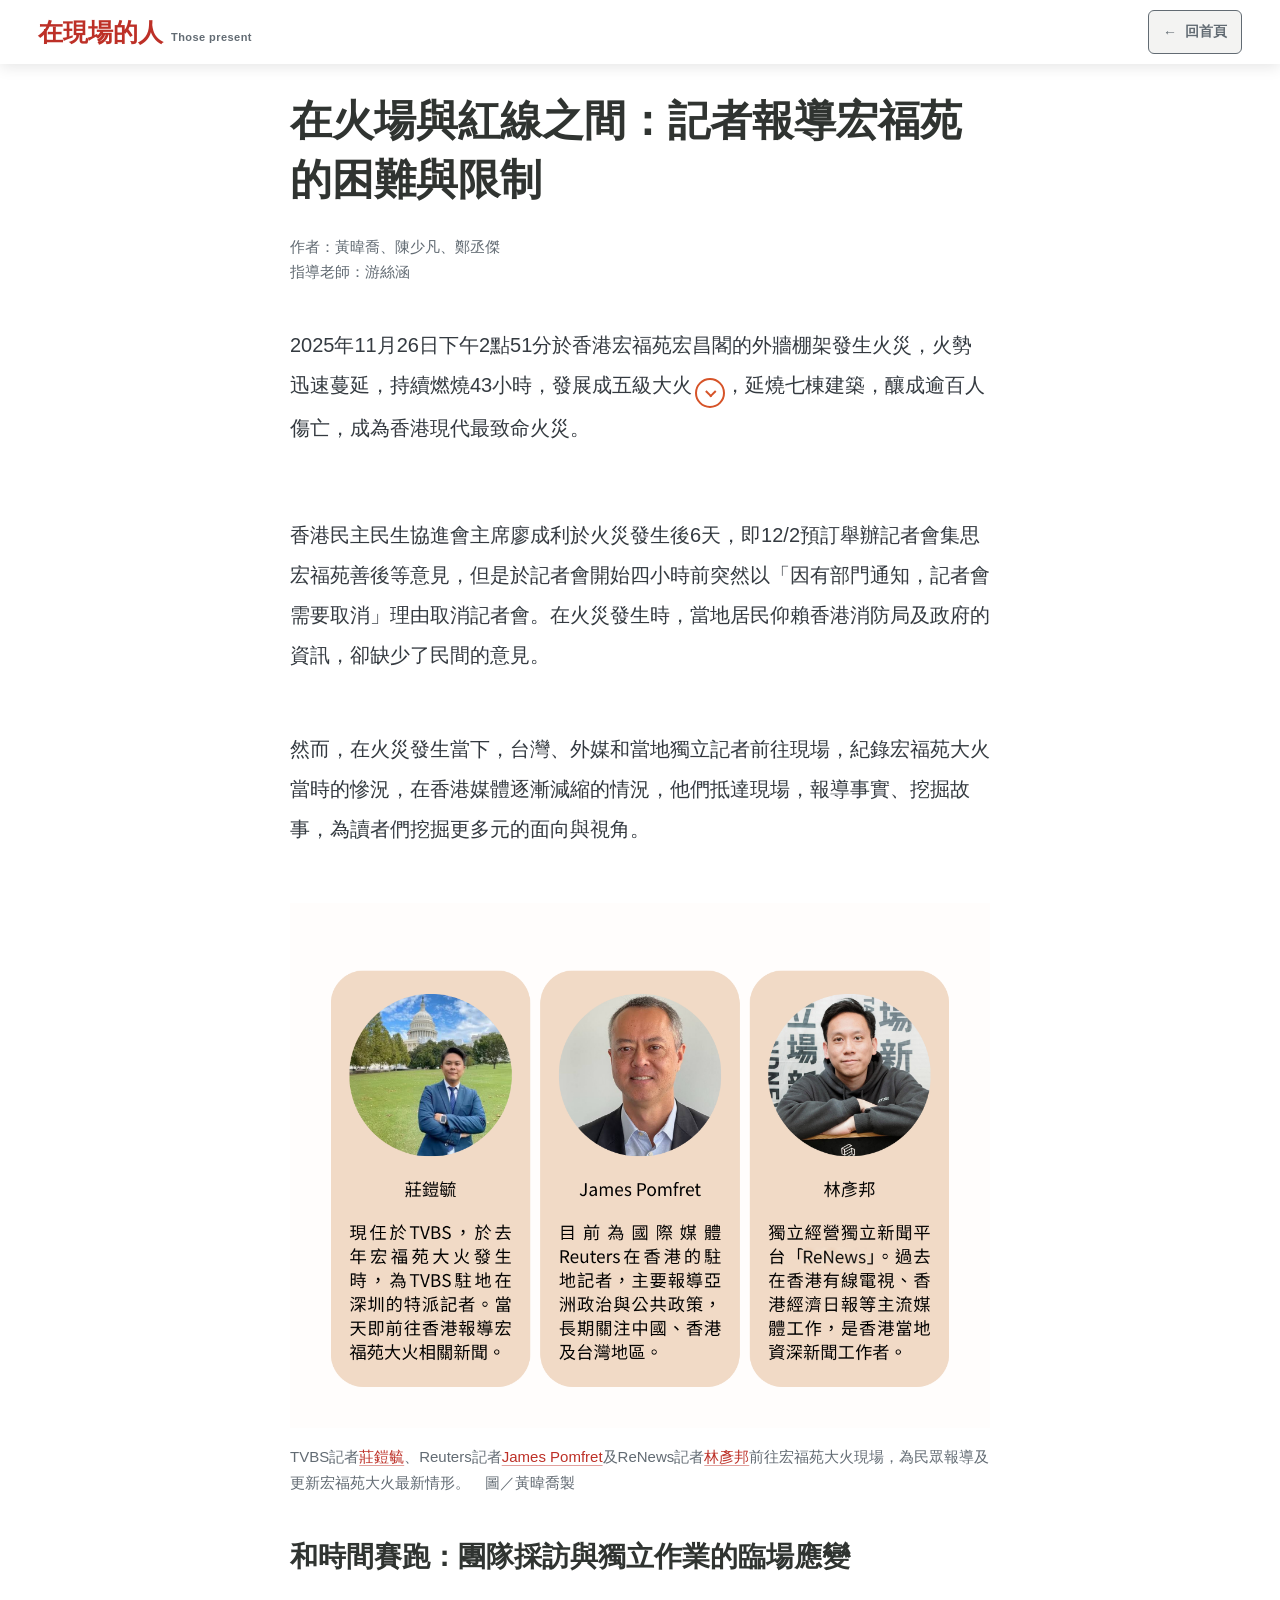
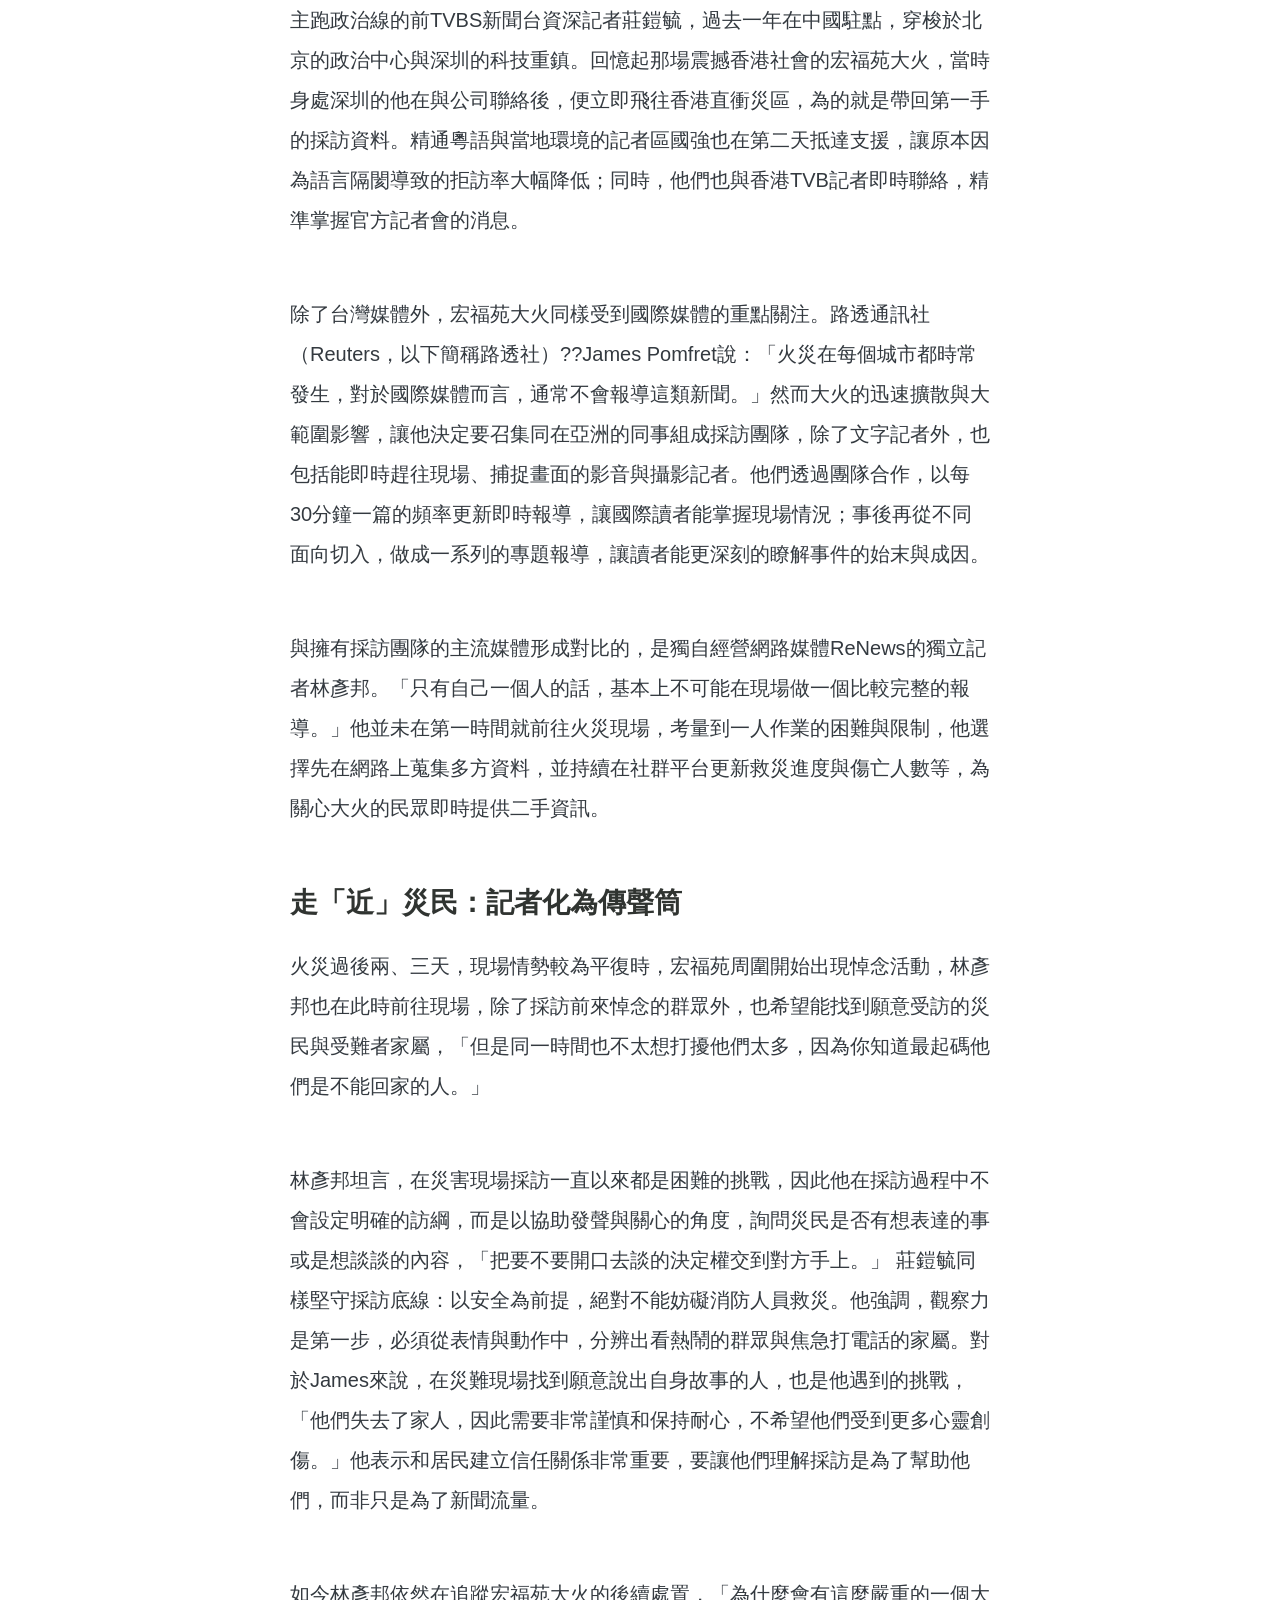
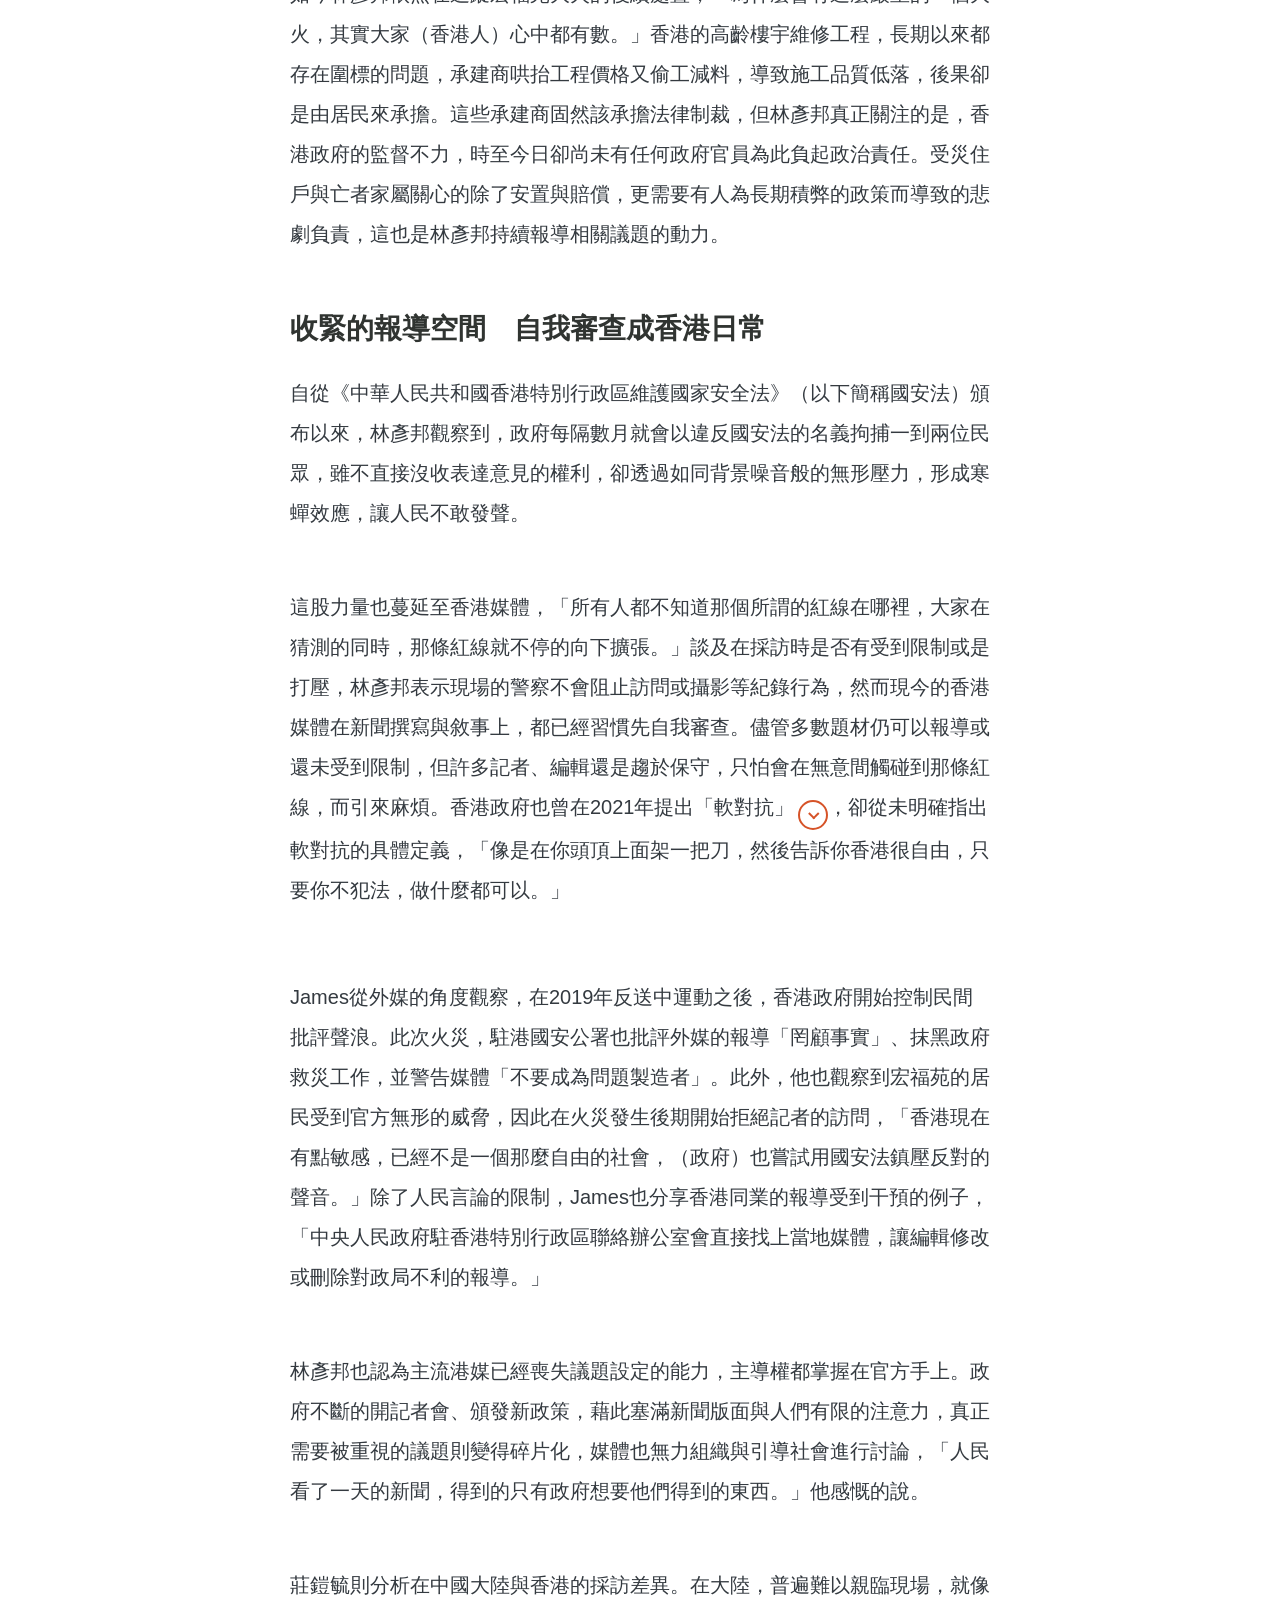
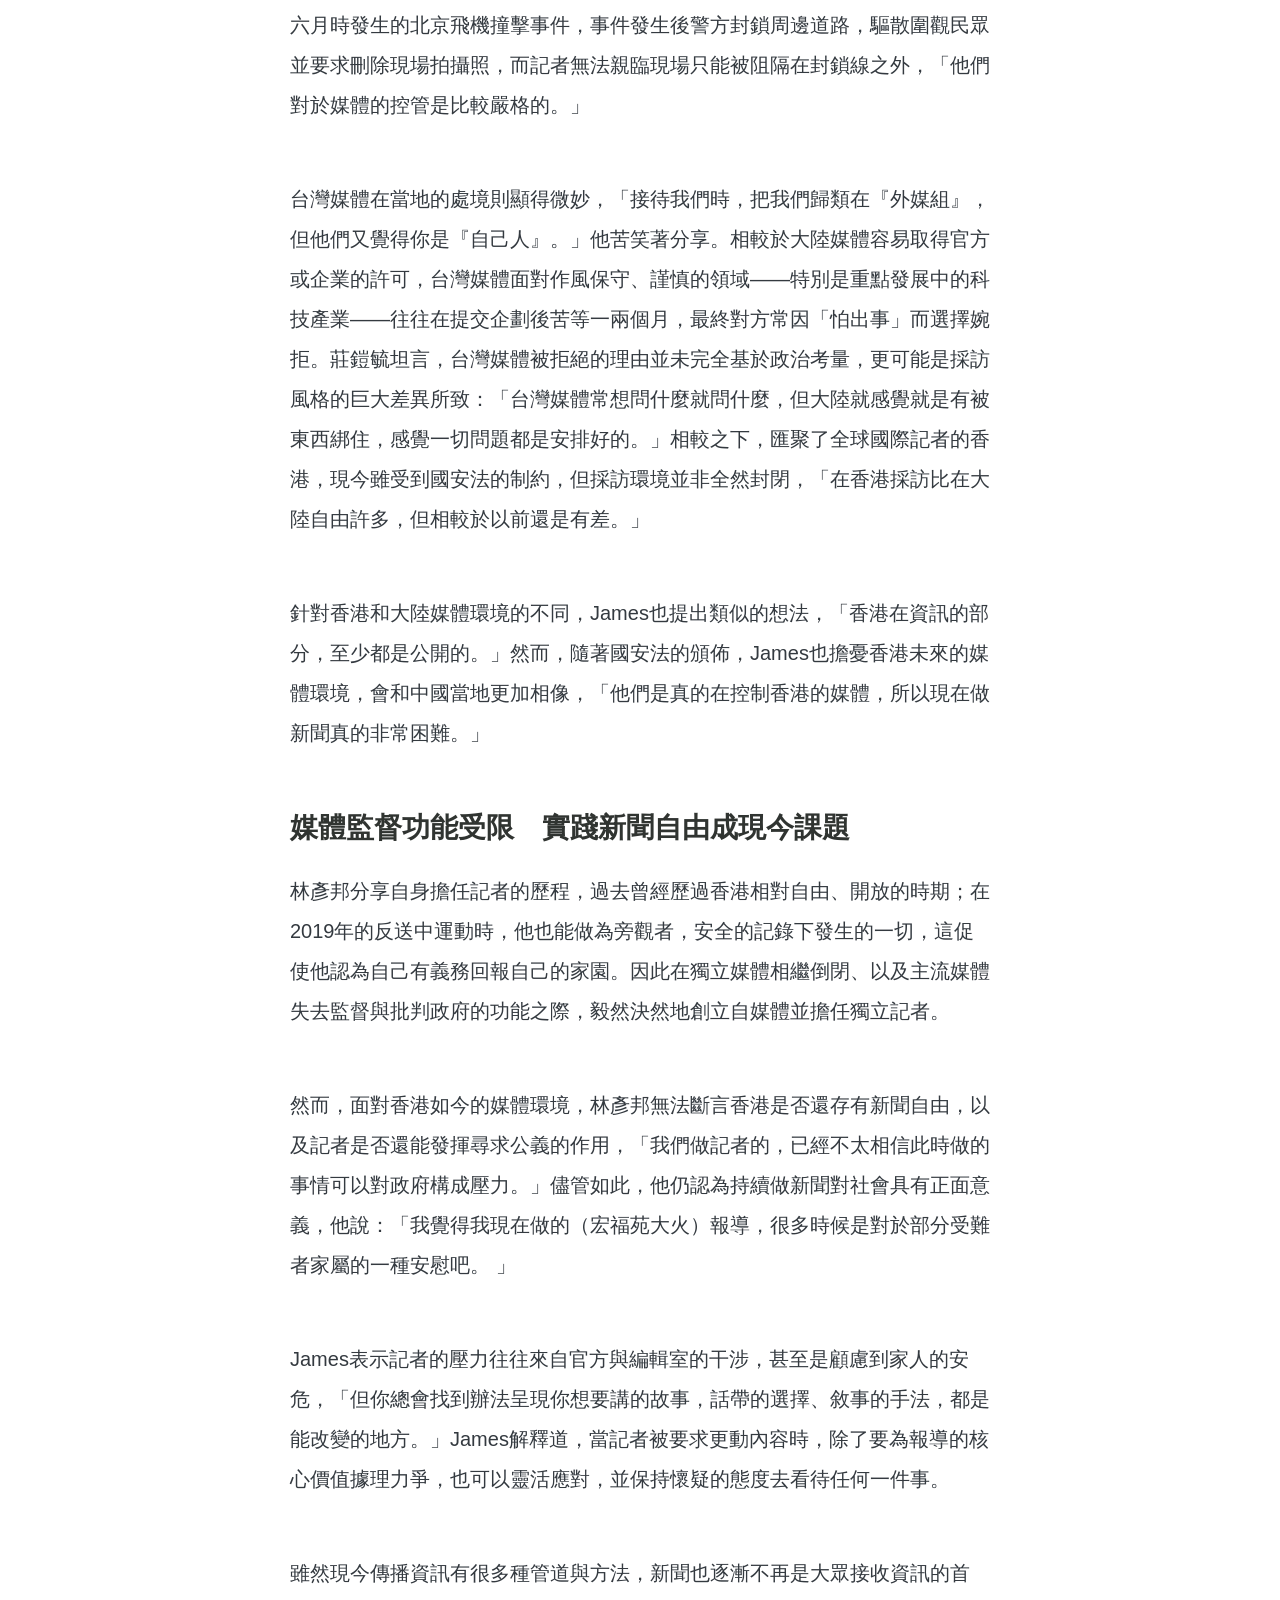
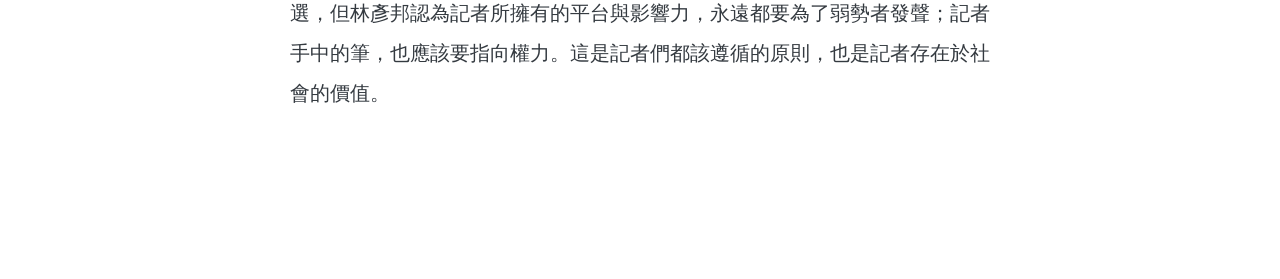
==== commit e9375996: "update" ====
--- a/index.html
+++ b/index.html
@@ -6,6 +6,8 @@
   <meta name="viewport" content="width=device-width, initial-scale=1.0">
   <title>在火場與紅線之間：記者報導宏福苑的困難與限制</title>
   <link rel="stylesheet" href="style.css">
+
+  <link rel="stylesheet" href="article-colors.css">
 </head>
 
 <body>
--- a/article-colors.css
+++ b/article-colors.css
@@ -0,0 +1,20 @@
+/* Article palette: white, charcoal, and warm red. Layout stays in style.css. */
+:root {
+  --page-bg: #ffffff;
+  --topbar-bg: rgba(255, 255, 255, 0.96);
+  --text: #343a40;
+  --muted-text: #626b73;
+  --annotation-bg: #fff7f2;
+  --annotation-line: #d65328;
+  --accent: #bd3027;
+  --focus: #b52f25;
+}
+.topbar { box-shadow: 0 3px 14px rgba(0, 0, 0, 0.10); }
+.site-logo { color: #bd3027; }
+.logo-subtitle { color: #626b73; }
+.home-button { color: #626b73; }
+.home-button:hover { color: var(--accent); }
+.article-title, .article-heading { color: #303431; }
+.article a { text-decoration-color: rgba(189, 48, 39, 0.45); }
+.article a:hover { text-decoration-color: currentColor; }
+.annotation-toggle:hover { background: #fff0e8; }
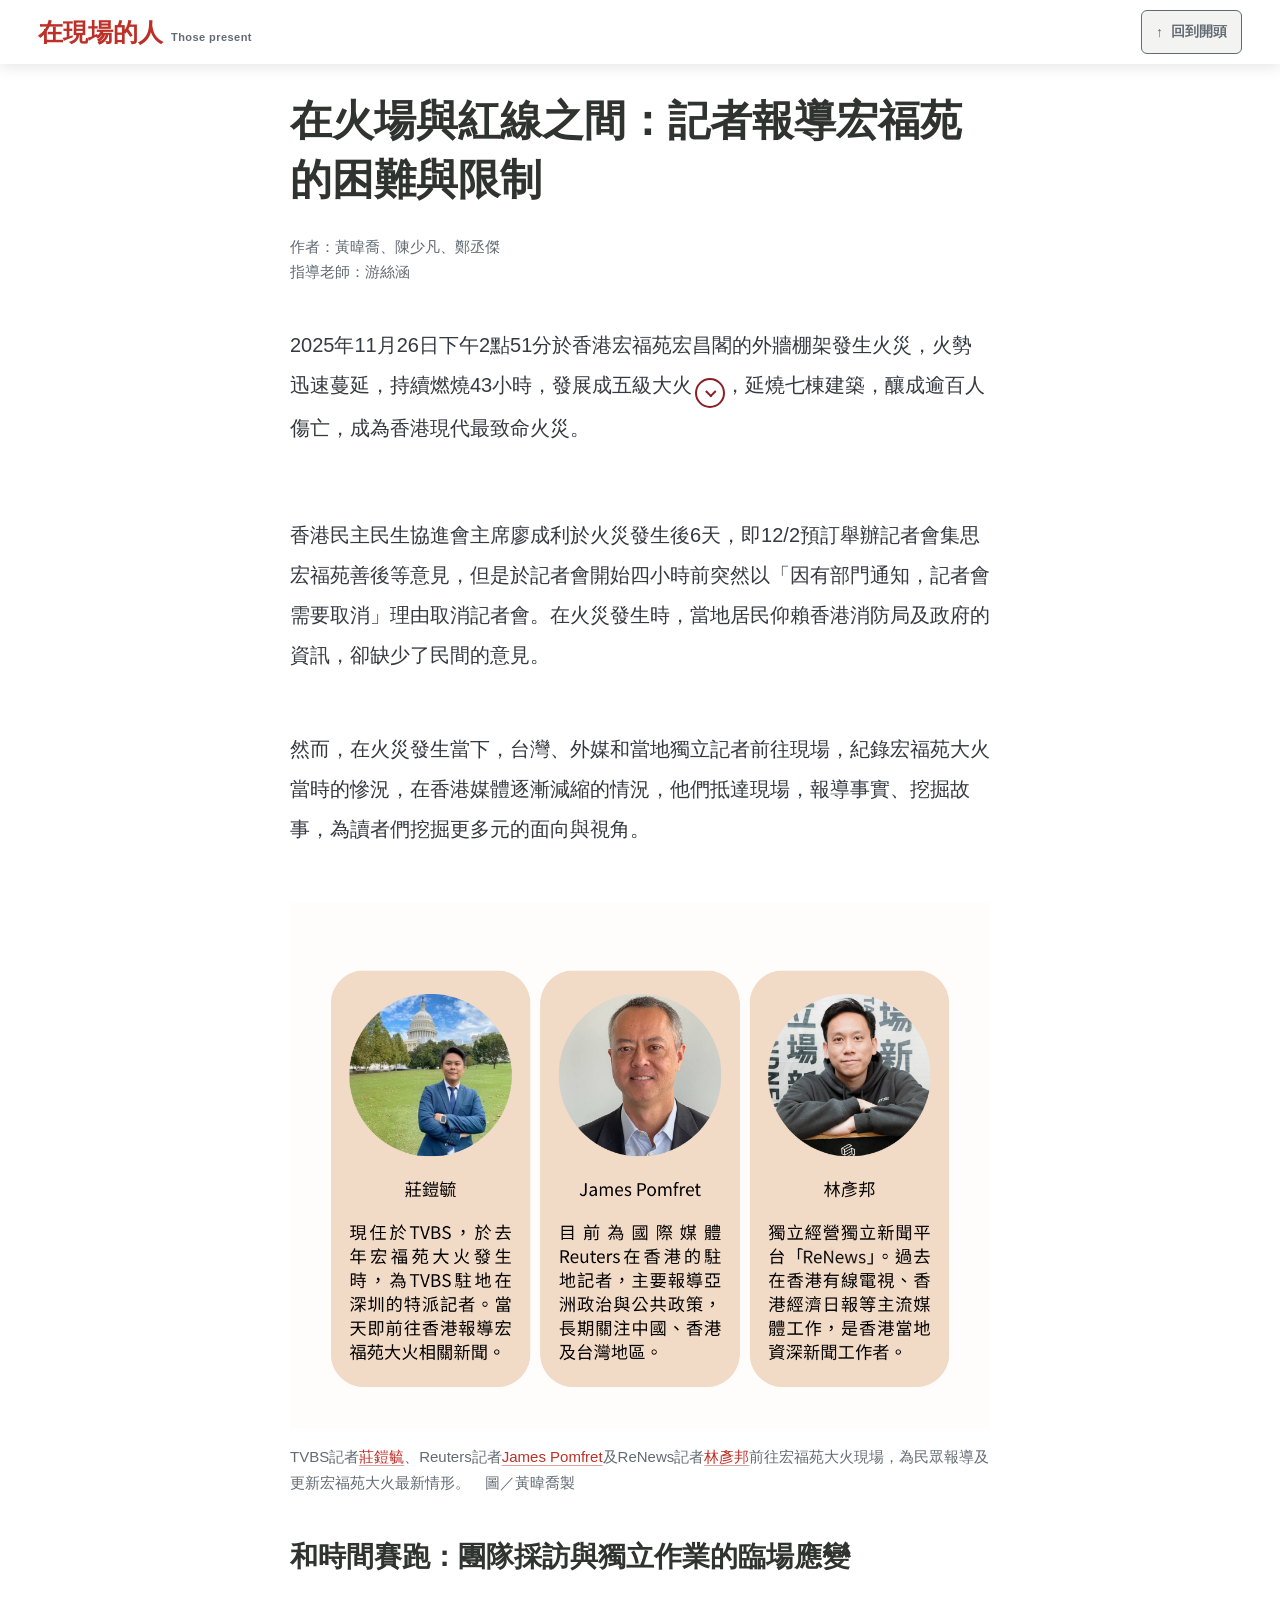
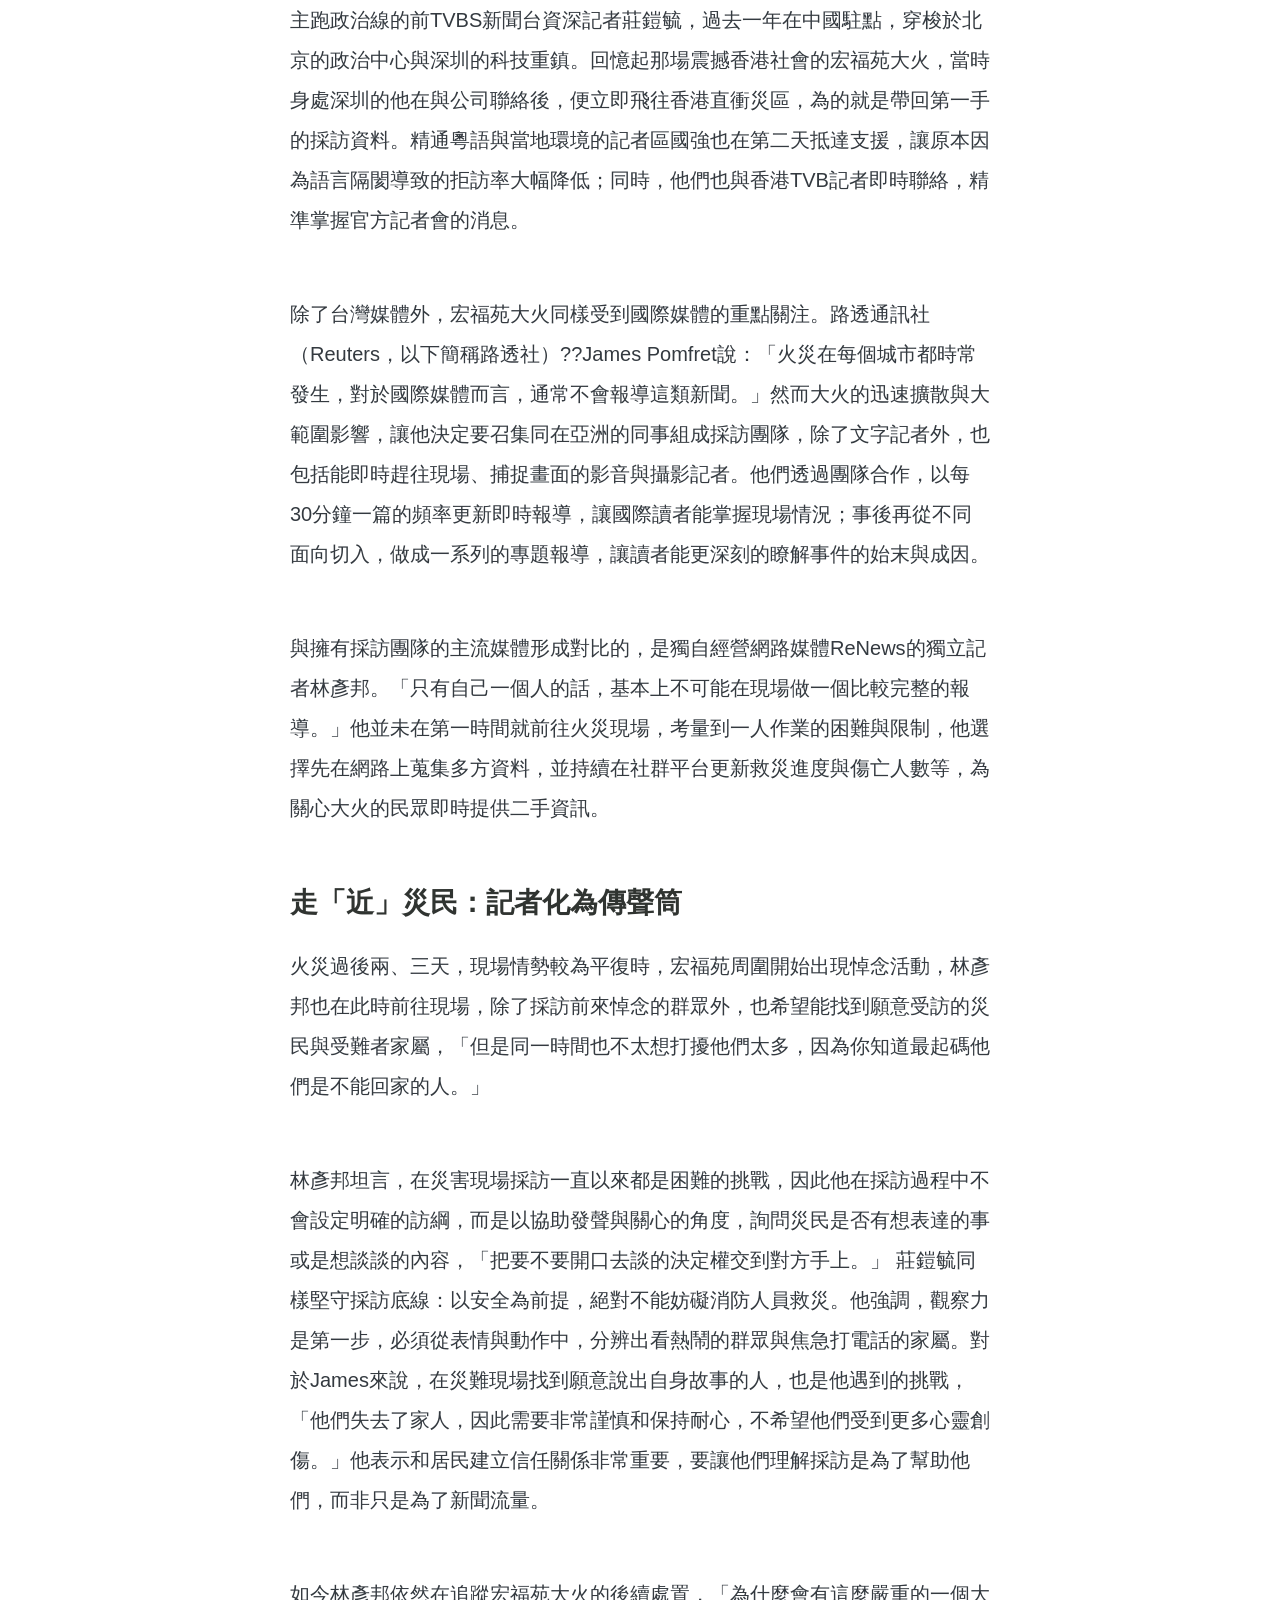
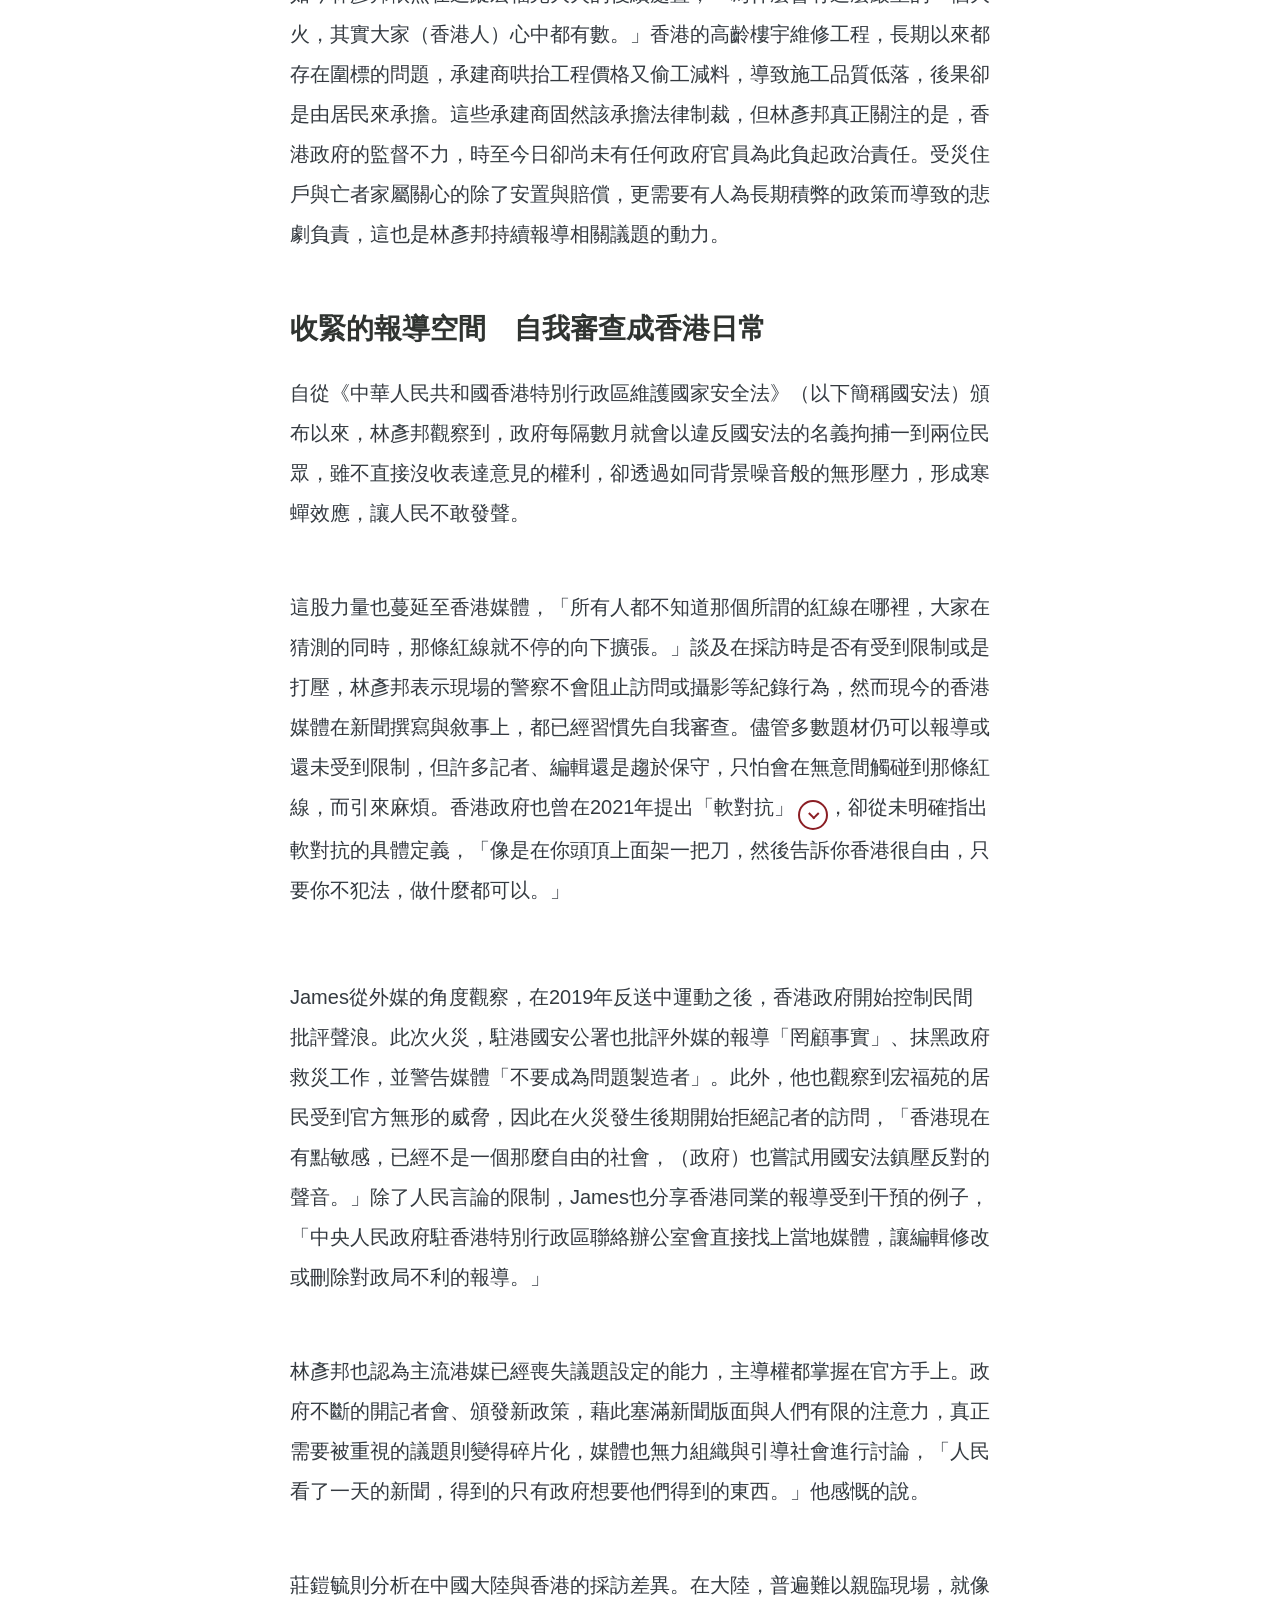
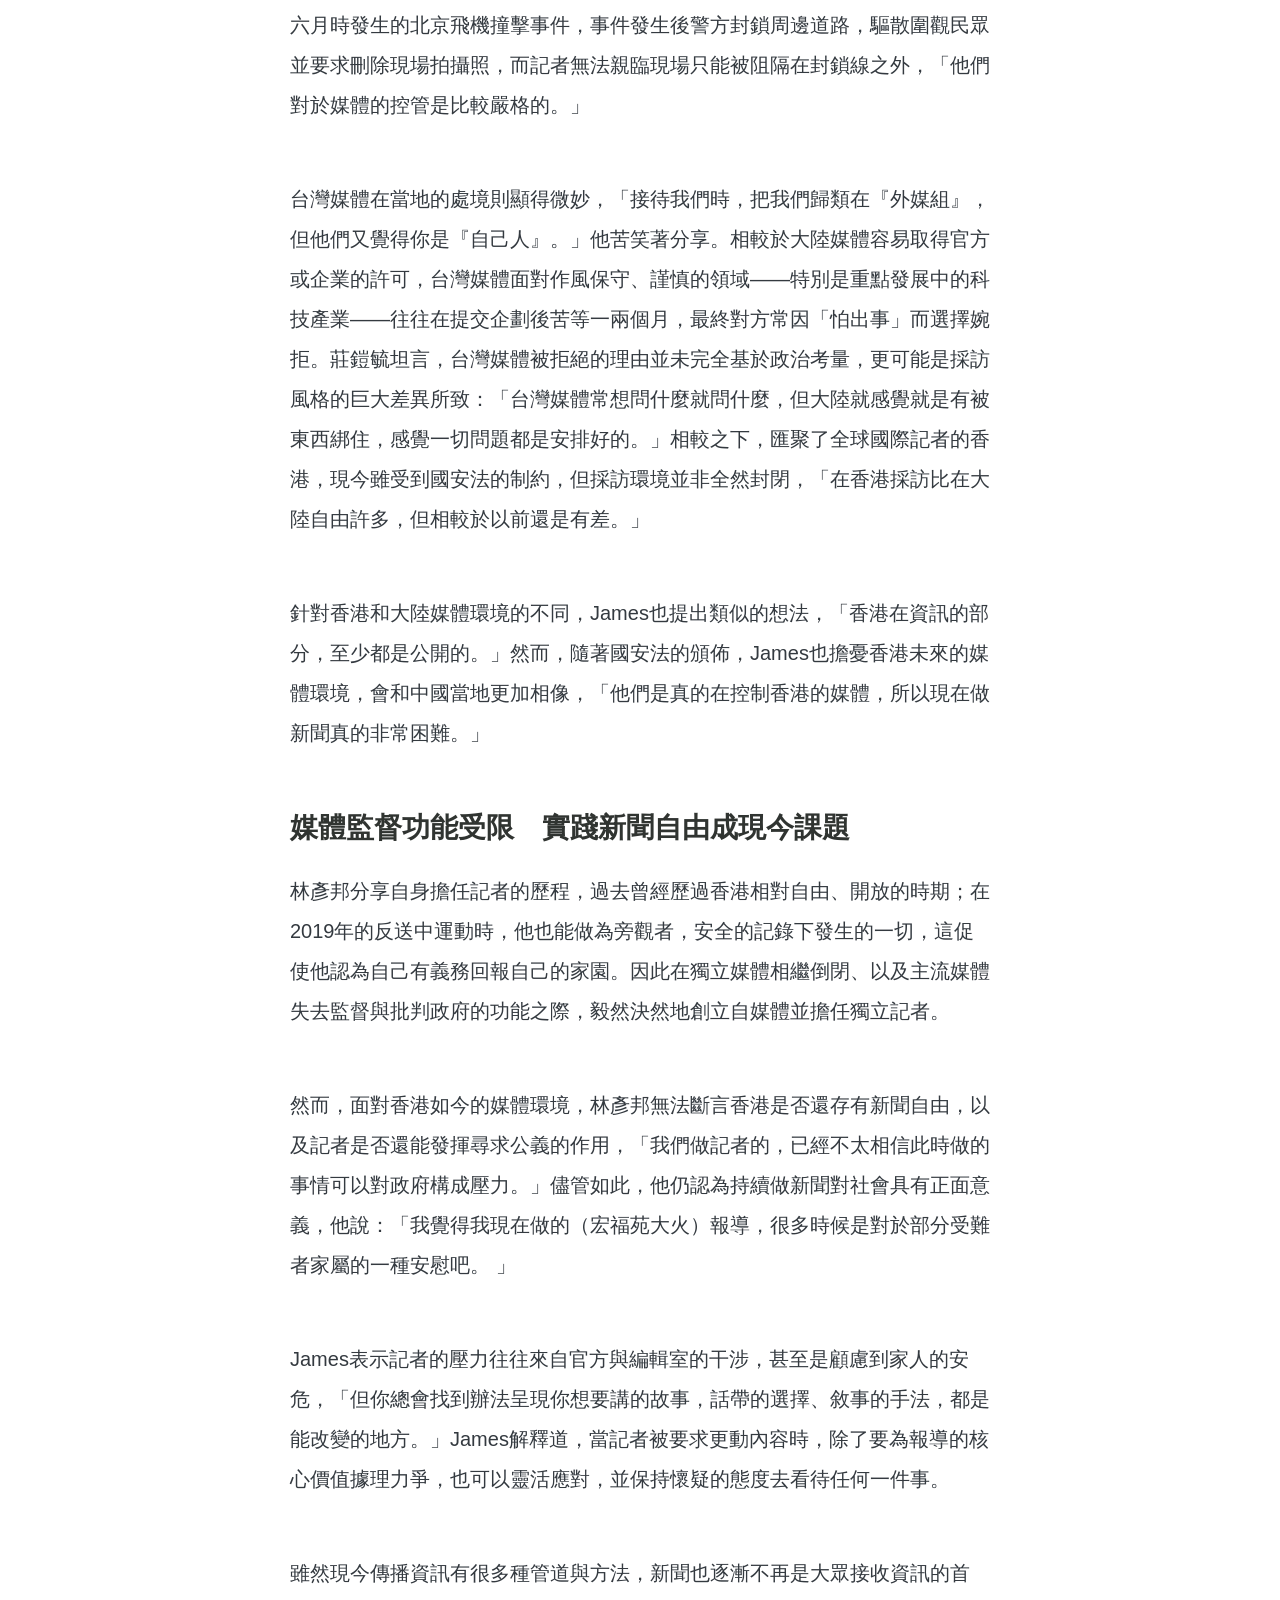
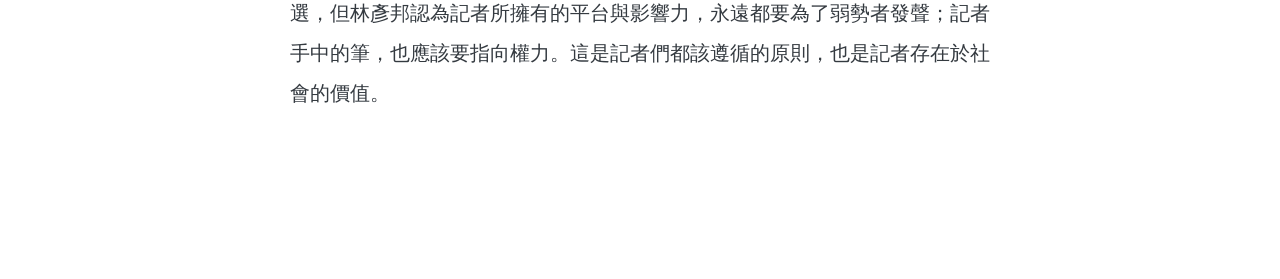
==== commit 36a047f8: "Use sans-serif headings and return-to-top navigation" ====
--- a/index.html
+++ b/index.html
@@ -10,14 +10,14 @@
   <link rel="stylesheet" href="article-colors.css">
 </head>
 
-<body>
+<body id="top">
   <header class="topbar" aria-label="頁面導覽">
     <div class="topbar-inner">
       <a class="site-logo" href="index.html" aria-label="回到首頁">
         <span class="logo-text">在現場的人</span>
         <span class="logo-subtitle">Those present</span>
       </a>
-      <a class="home-button" href="index.html"><span aria-hidden="true">←</span> 回首頁</a>
+      <a class="home-button" href="#top"><span aria-hidden="true">↑</span> 回到開頭</a>
     </div>
   </header>
 
--- a/article-colors.css
+++ b/article-colors.css
@@ -5,7 +5,7 @@
   --text: #343a40;
   --muted-text: #626b73;
   --annotation-bg: #fff7f2;
-  --annotation-line: #d65328;
+  --annotation-line: #8b1e24;
   --accent: #bd3027;
   --focus: #b52f25;
 }
@@ -17,4 +17,14 @@
 .article-title, .article-heading { color: #303431; }
 .article a { text-decoration-color: rgba(189, 48, 39, 0.45); }
 .article a:hover { text-decoration-color: currentColor; }
-.annotation-toggle:hover { background: #fff0e8; }
+.annotation-toggle:hover { background: #fbeef0; }
+
+/* University newspaper inspired sans-serif typography. */
+body {
+  font-family: "Open Sans", "Microsoft JhengHei", "微軟正黑體", "PingFang TC", sans-serif;
+  font-weight: 400;
+}
+.article-title, .article-heading {
+  font-family: "PingFang TC", "Microsoft JhengHei", "微軟正黑體", "Noto Sans TC", "Heiti TC", sans-serif;
+  font-weight: 700;
+}
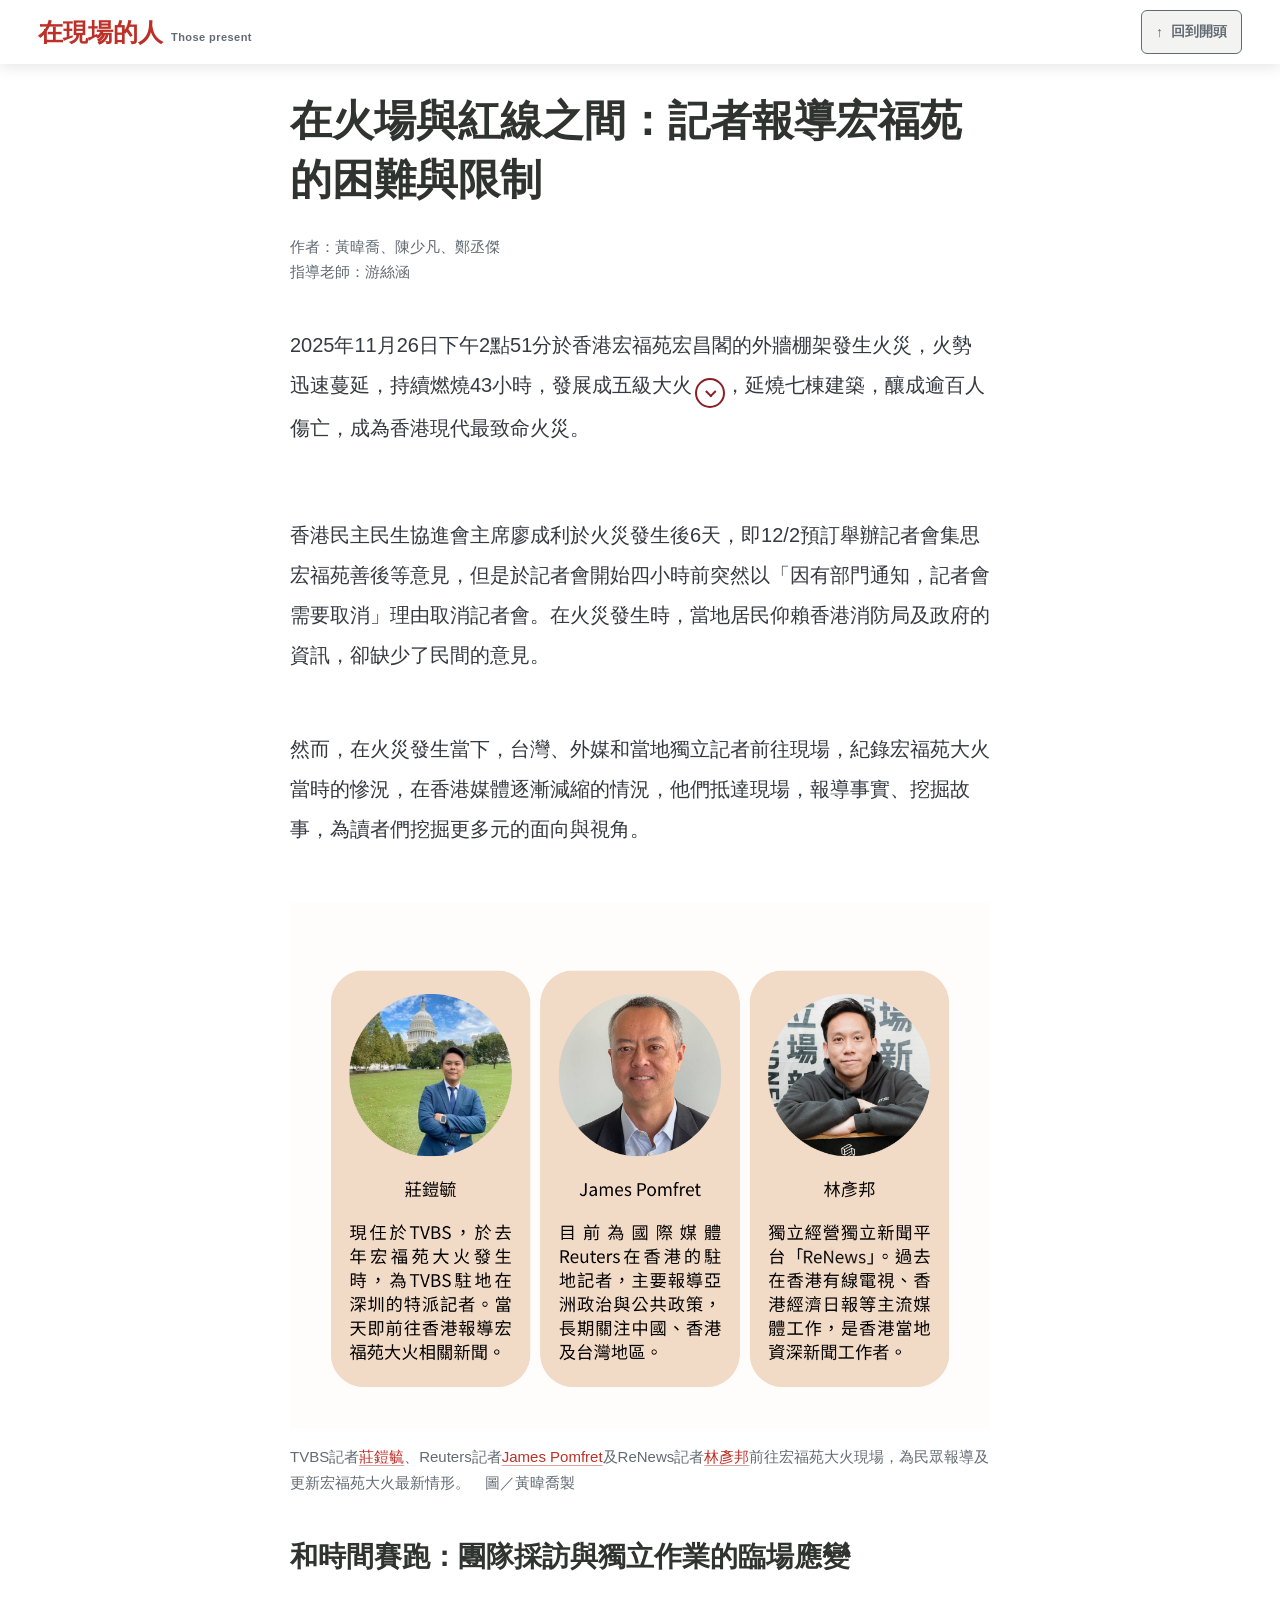
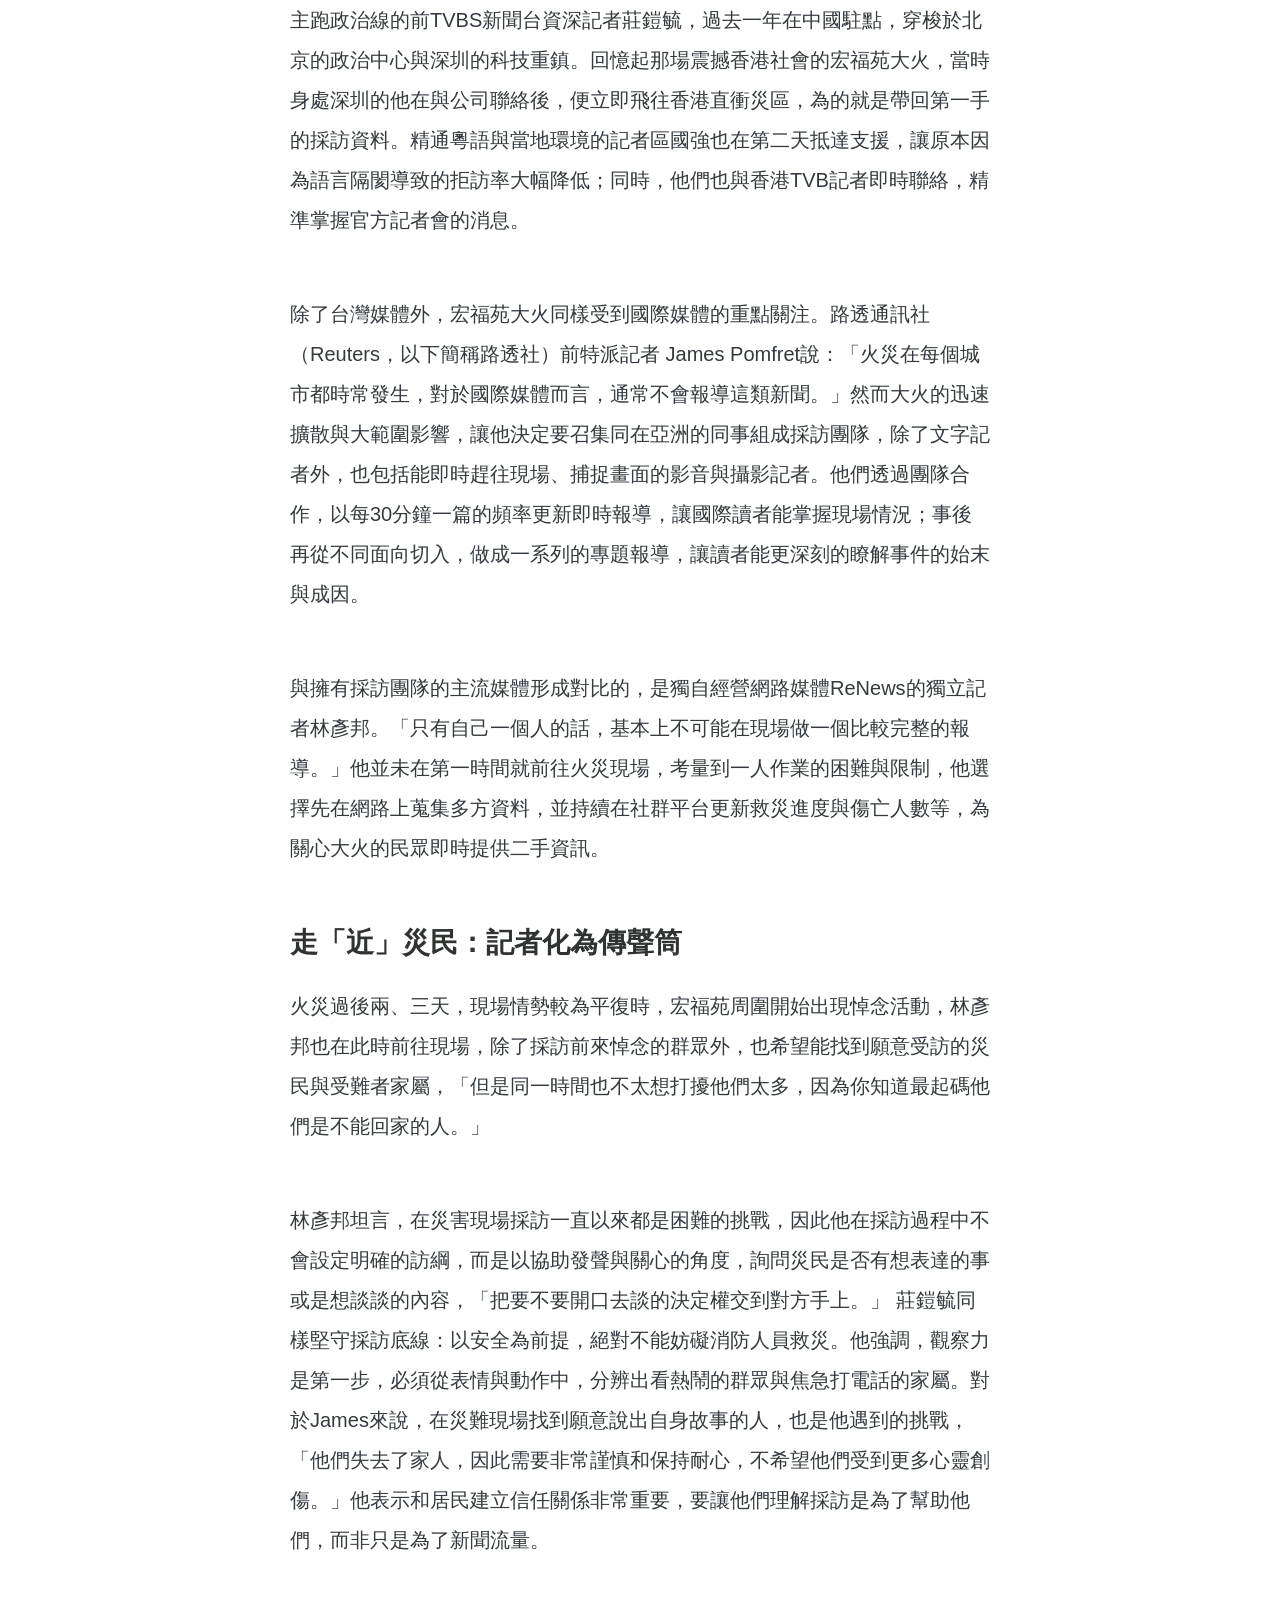
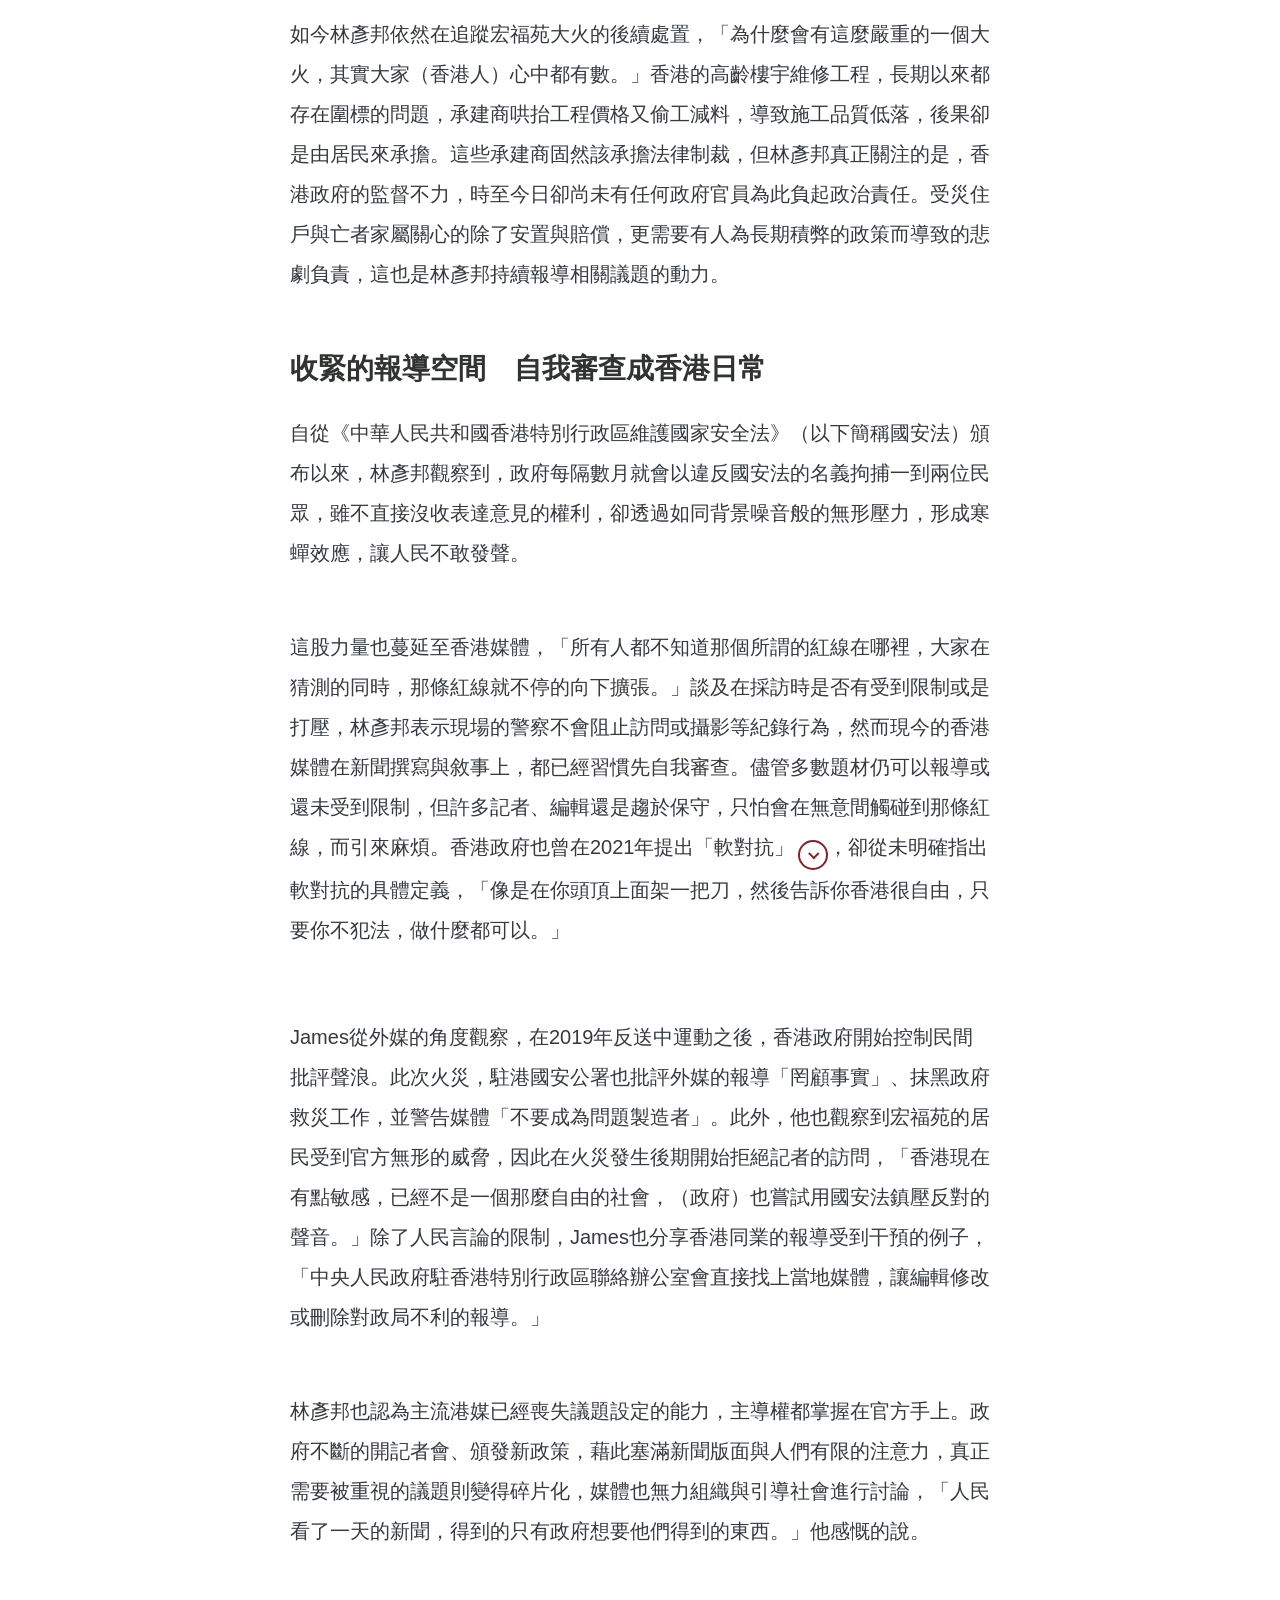
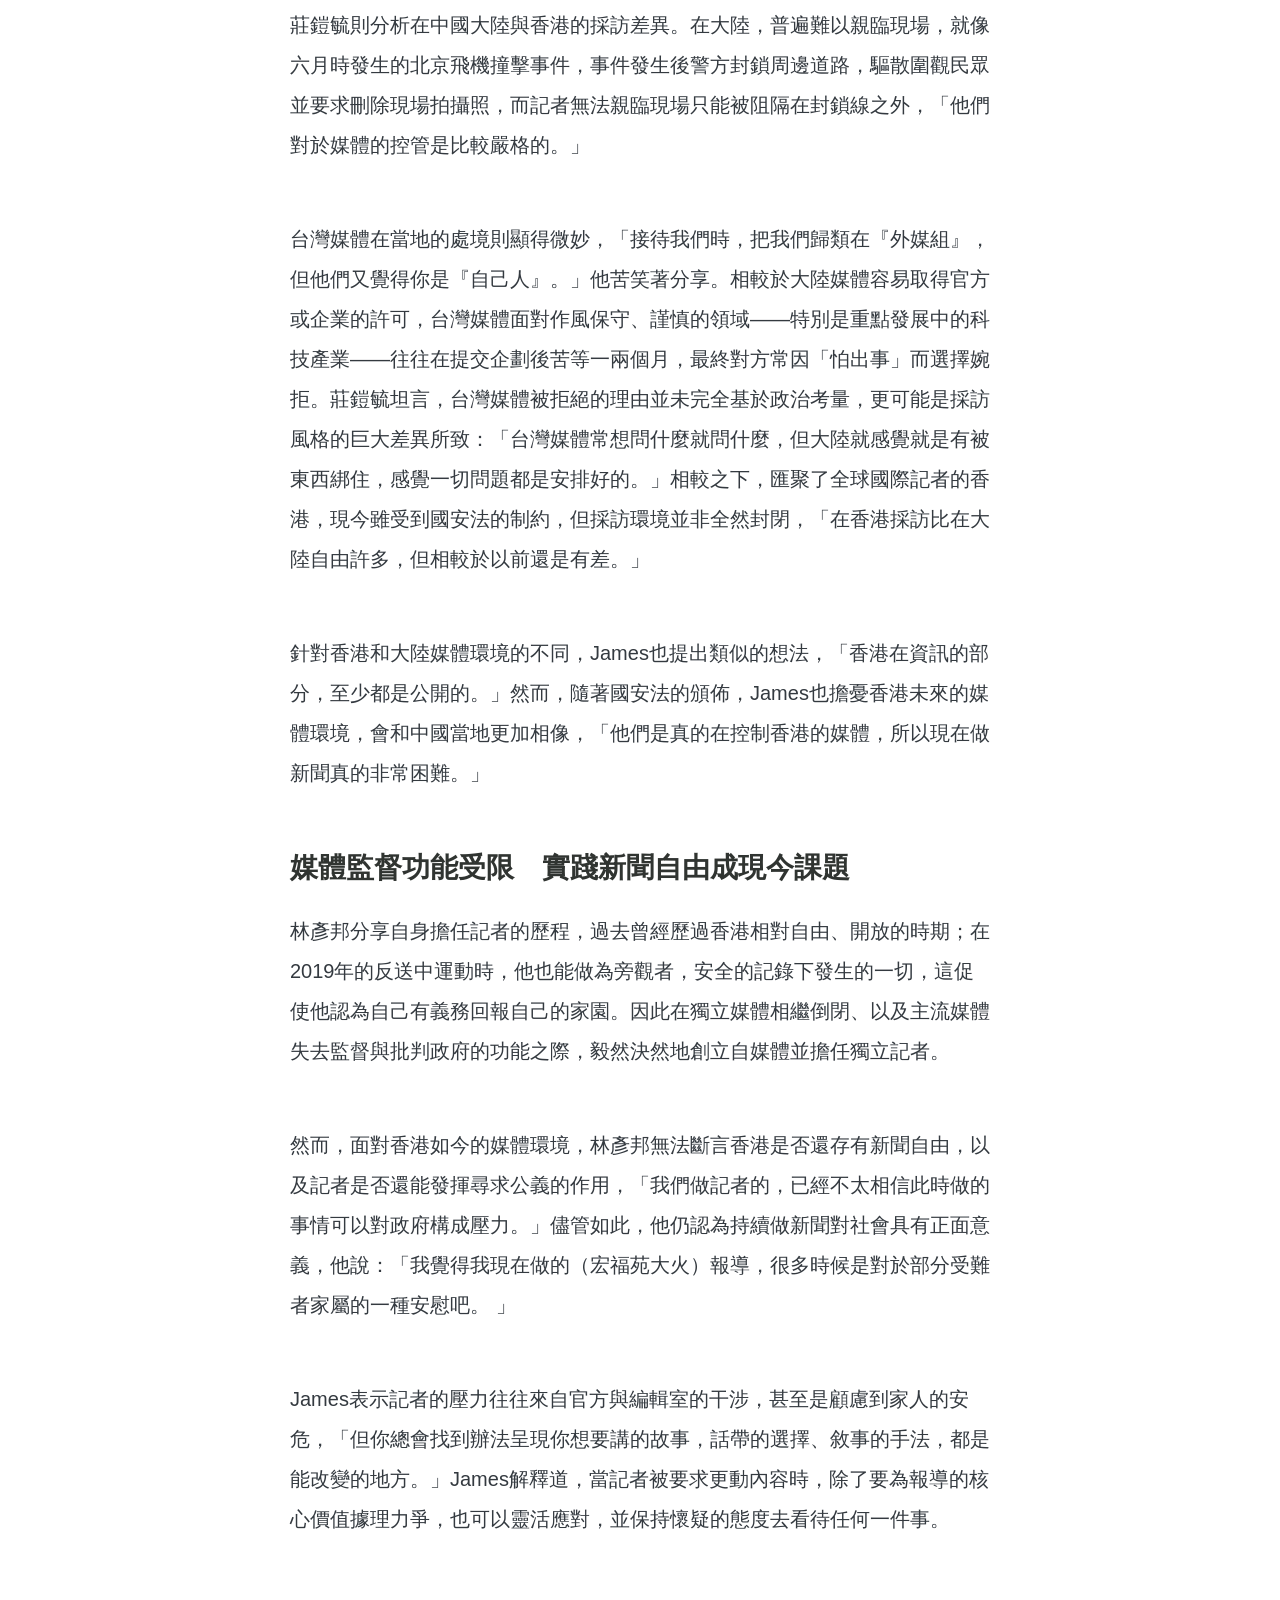
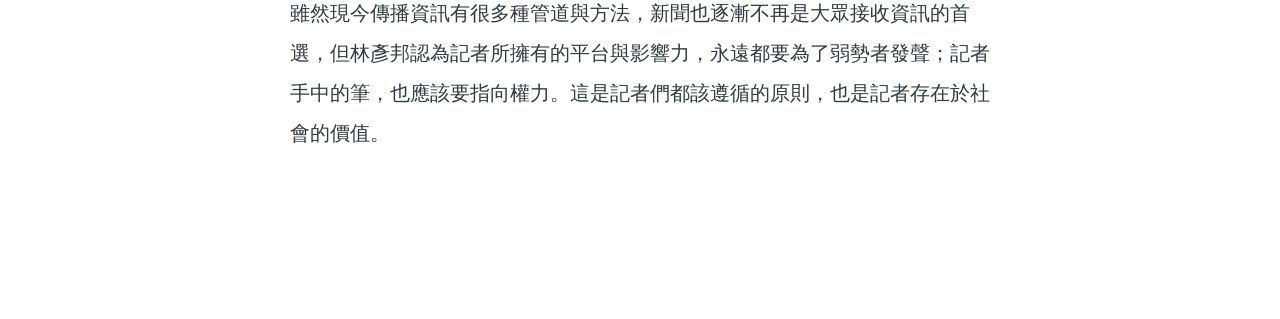
==== commit 0372459e: "Correct James Pomfret's former Reuters correspondent title" ====
--- a/index.html
+++ b/index.html
@@ -53,7 +53,7 @@
 
       <p>主跑政治線的前TVBS新聞台資深記者莊鎧毓，過去一年在中國駐點，穿梭於北京的政治中心與深圳的科技重鎮。回憶起那場震撼香港社會的宏福苑大火，當時身處深圳的他在與公司聯絡後，便立即飛往香港直衝災區，為的就是帶回第一手的採訪資料。精通粵語與當地環境的記者區國強也在第二天抵達支援，讓原本因為語言隔閡導致的拒訪率大幅降低；同時，他們也與香港TVB記者即時聯絡，精準掌握官方記者會的消息。</p>
 
-      <p>除了台灣媒體外，宏福苑大火同樣受到國際媒體的重點關注。路透通訊社（Reuters，以下簡稱路透社）??James Pomfret說：「火災在每個城市都時常發生，對於國際媒體而言，通常不會報導這類新聞。」然而大火的迅速擴散與大範圍影響，讓他決定要召集同在亞洲的同事組成採訪團隊，除了文字記者外，也包括能即時趕往現場、捕捉畫面的影音與攝影記者。他們透過團隊合作，以每30分鐘一篇的頻率更新即時報導，讓國際讀者能掌握現場情況；事後再從不同面向切入，做成一系列的專題報導，讓讀者能更深刻的瞭解事件的始末與成因。</p>
+      <p>除了台灣媒體外，宏福苑大火同樣受到國際媒體的重點關注。路透通訊社（Reuters，以下簡稱路透社）前特派記者 James Pomfret說：「火災在每個城市都時常發生，對於國際媒體而言，通常不會報導這類新聞。」然而大火的迅速擴散與大範圍影響，讓他決定要召集同在亞洲的同事組成採訪團隊，除了文字記者外，也包括能即時趕往現場、捕捉畫面的影音與攝影記者。他們透過團隊合作，以每30分鐘一篇的頻率更新即時報導，讓國際讀者能掌握現場情況；事後再從不同面向切入，做成一系列的專題報導，讓讀者能更深刻的瞭解事件的始末與成因。</p>
       
       <p>與擁有採訪團隊的主流媒體形成對比的，是獨自經營網路媒體ReNews的獨立記者林彥邦。「只有自己一個人的話，基本上不可能在現場做一個比較完整的報導。」他並未在第一時間就前往火災現場，考量到一人作業的困難與限制，他選擇先在網路上蒐集多方資料，並持續在社群平台更新救災進度與傷亡人數等，為關心大火的民眾即時提供二手資訊。</p>
 
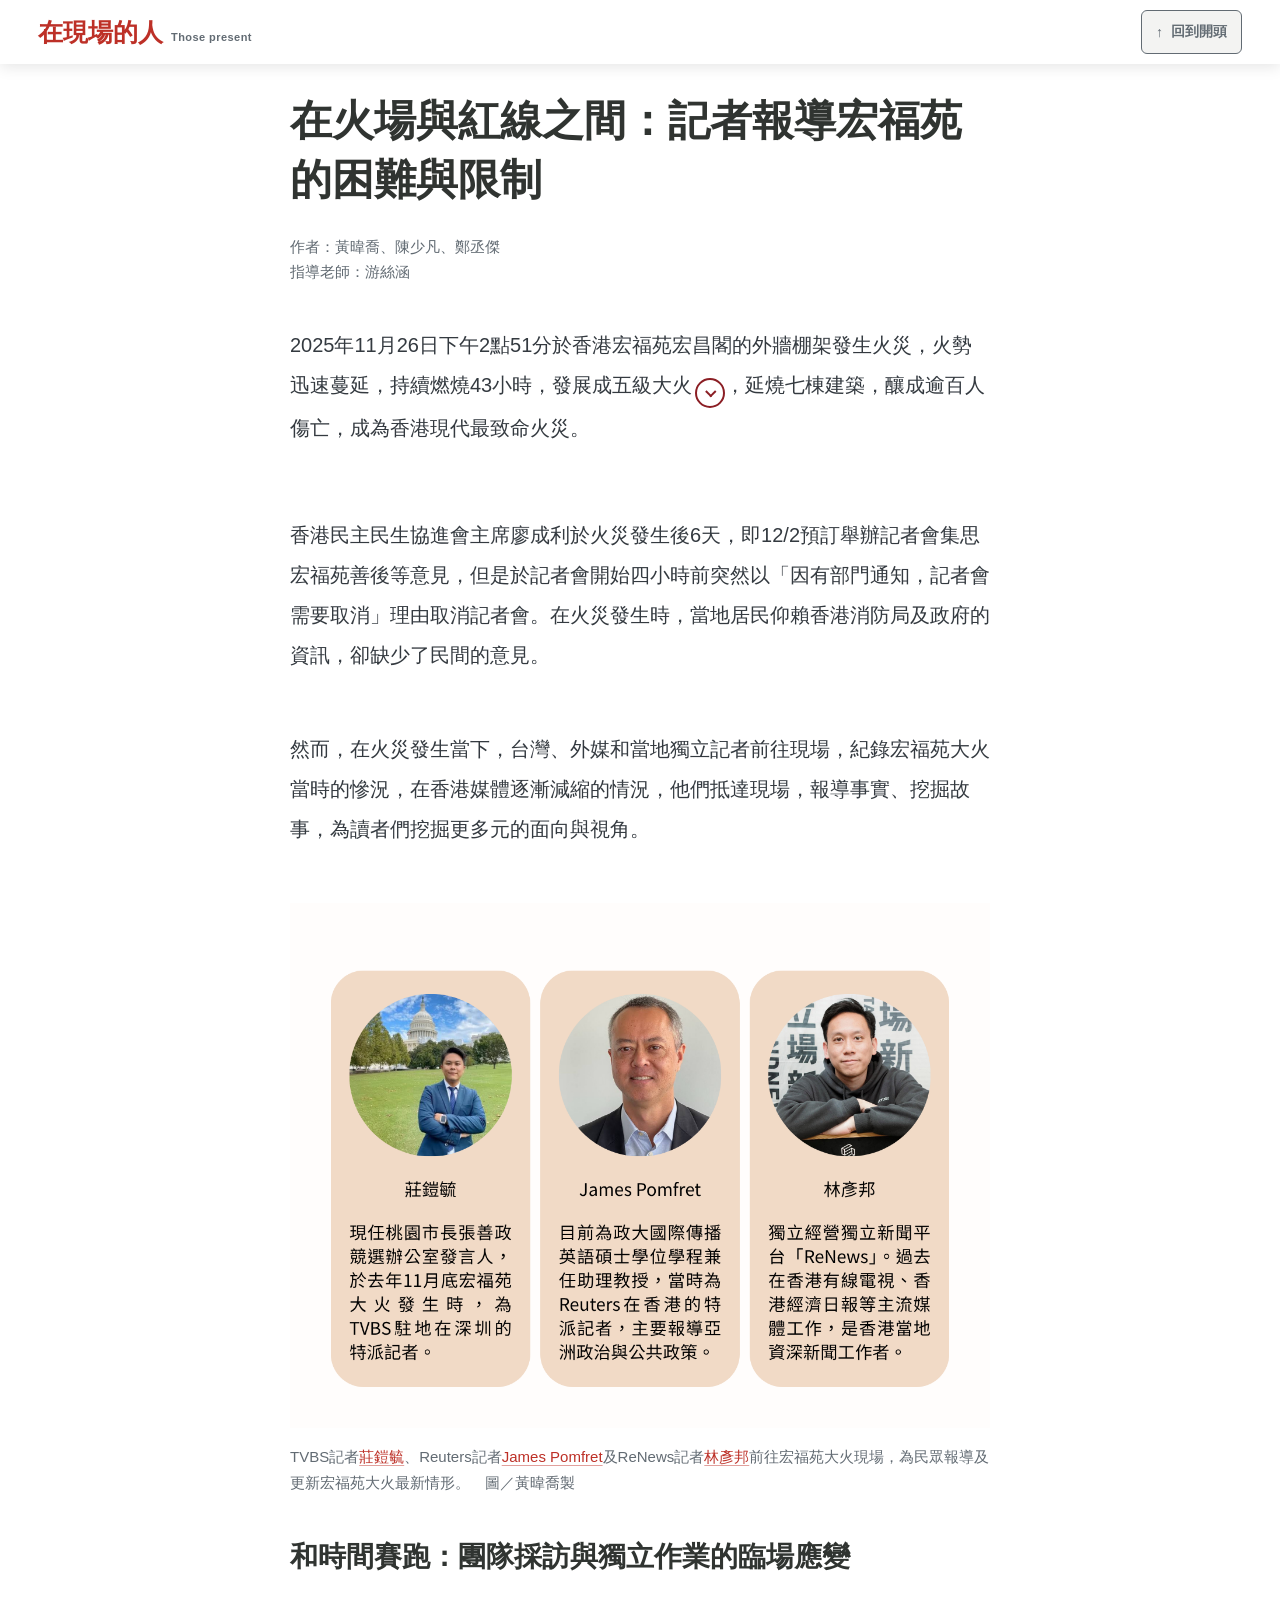
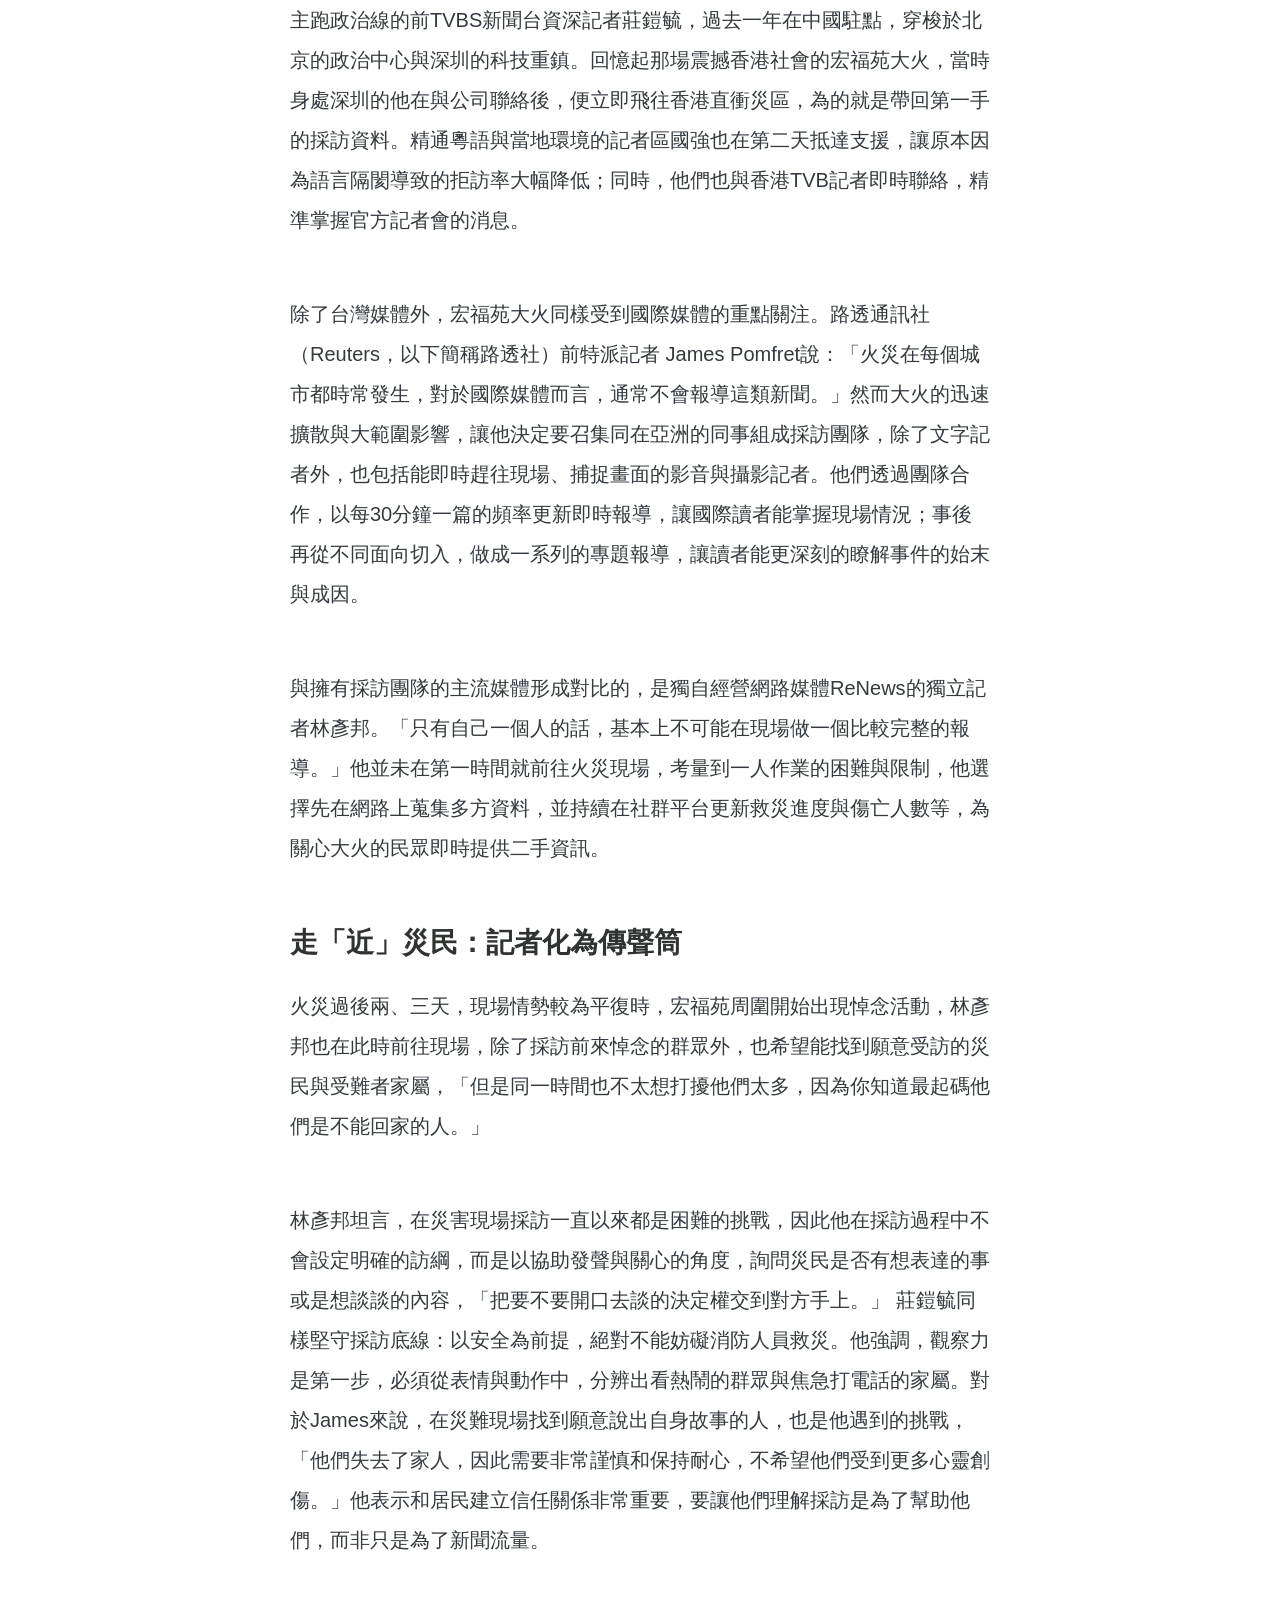
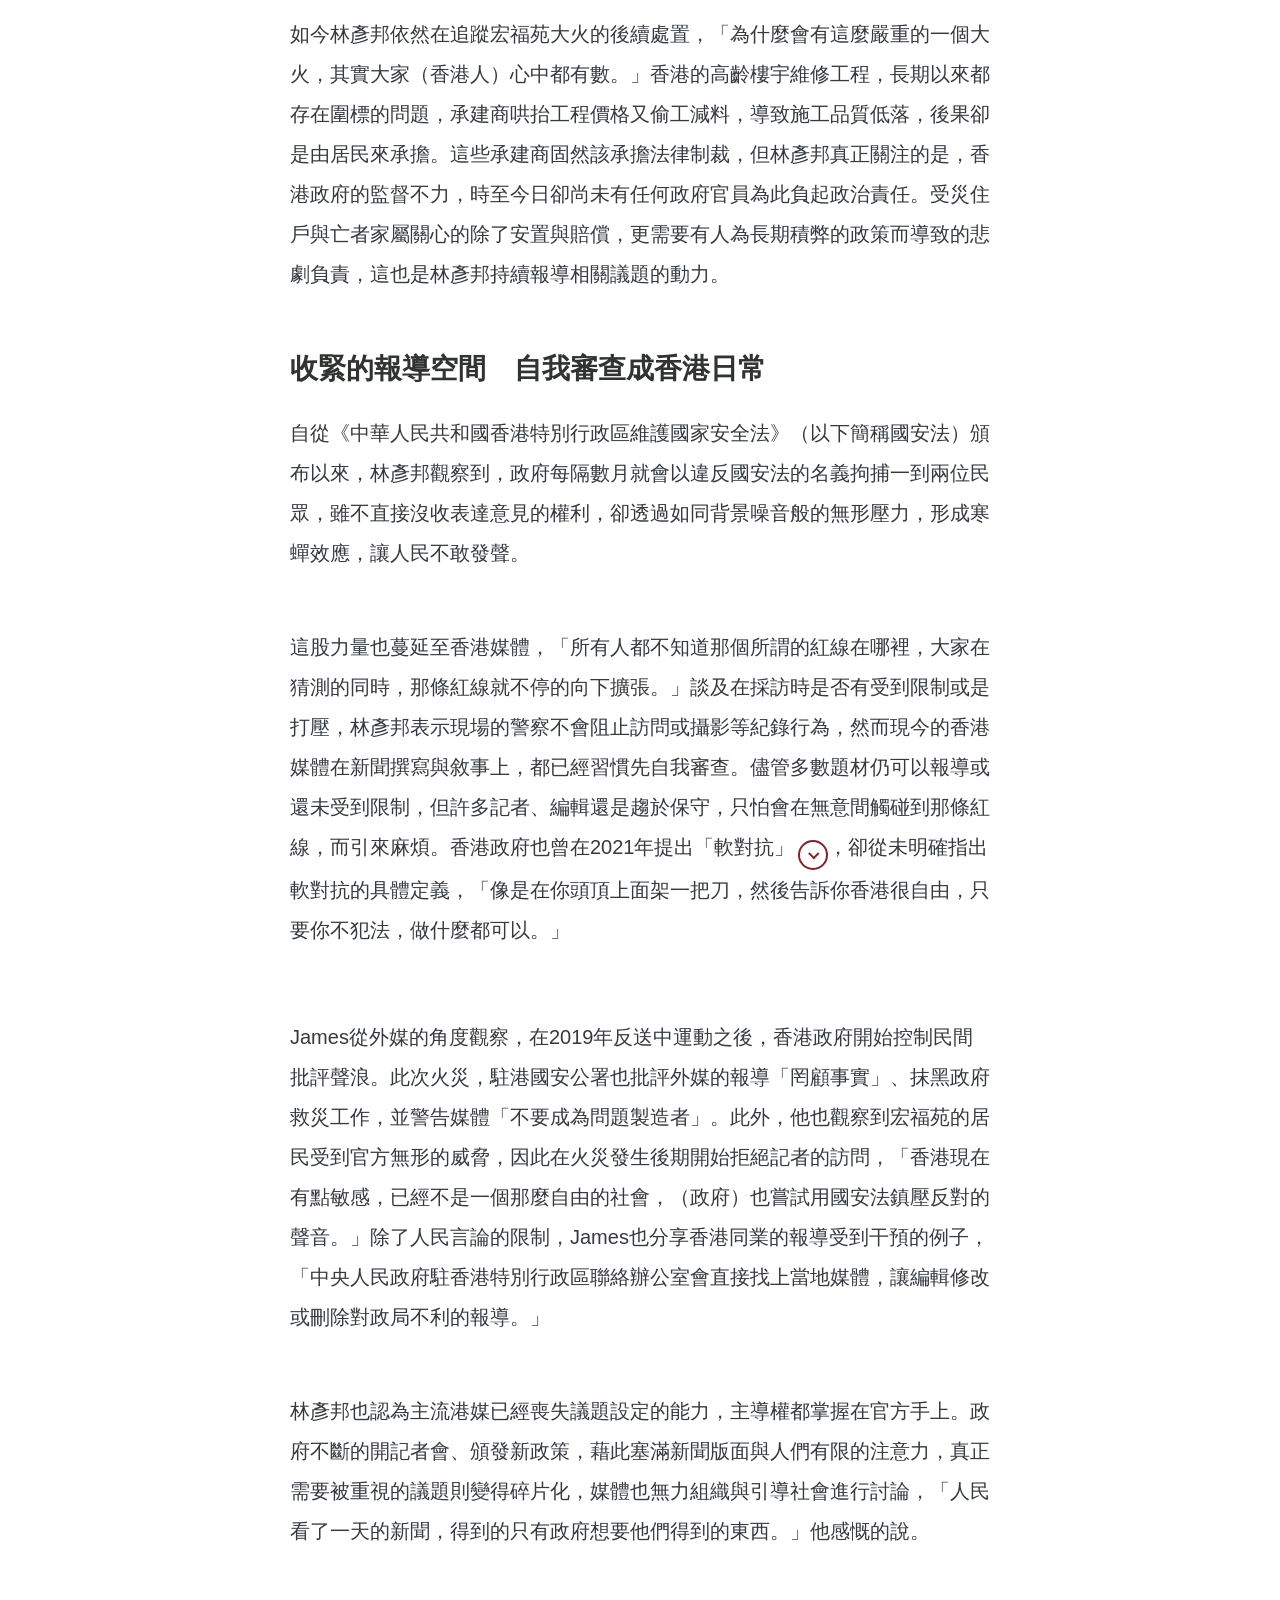
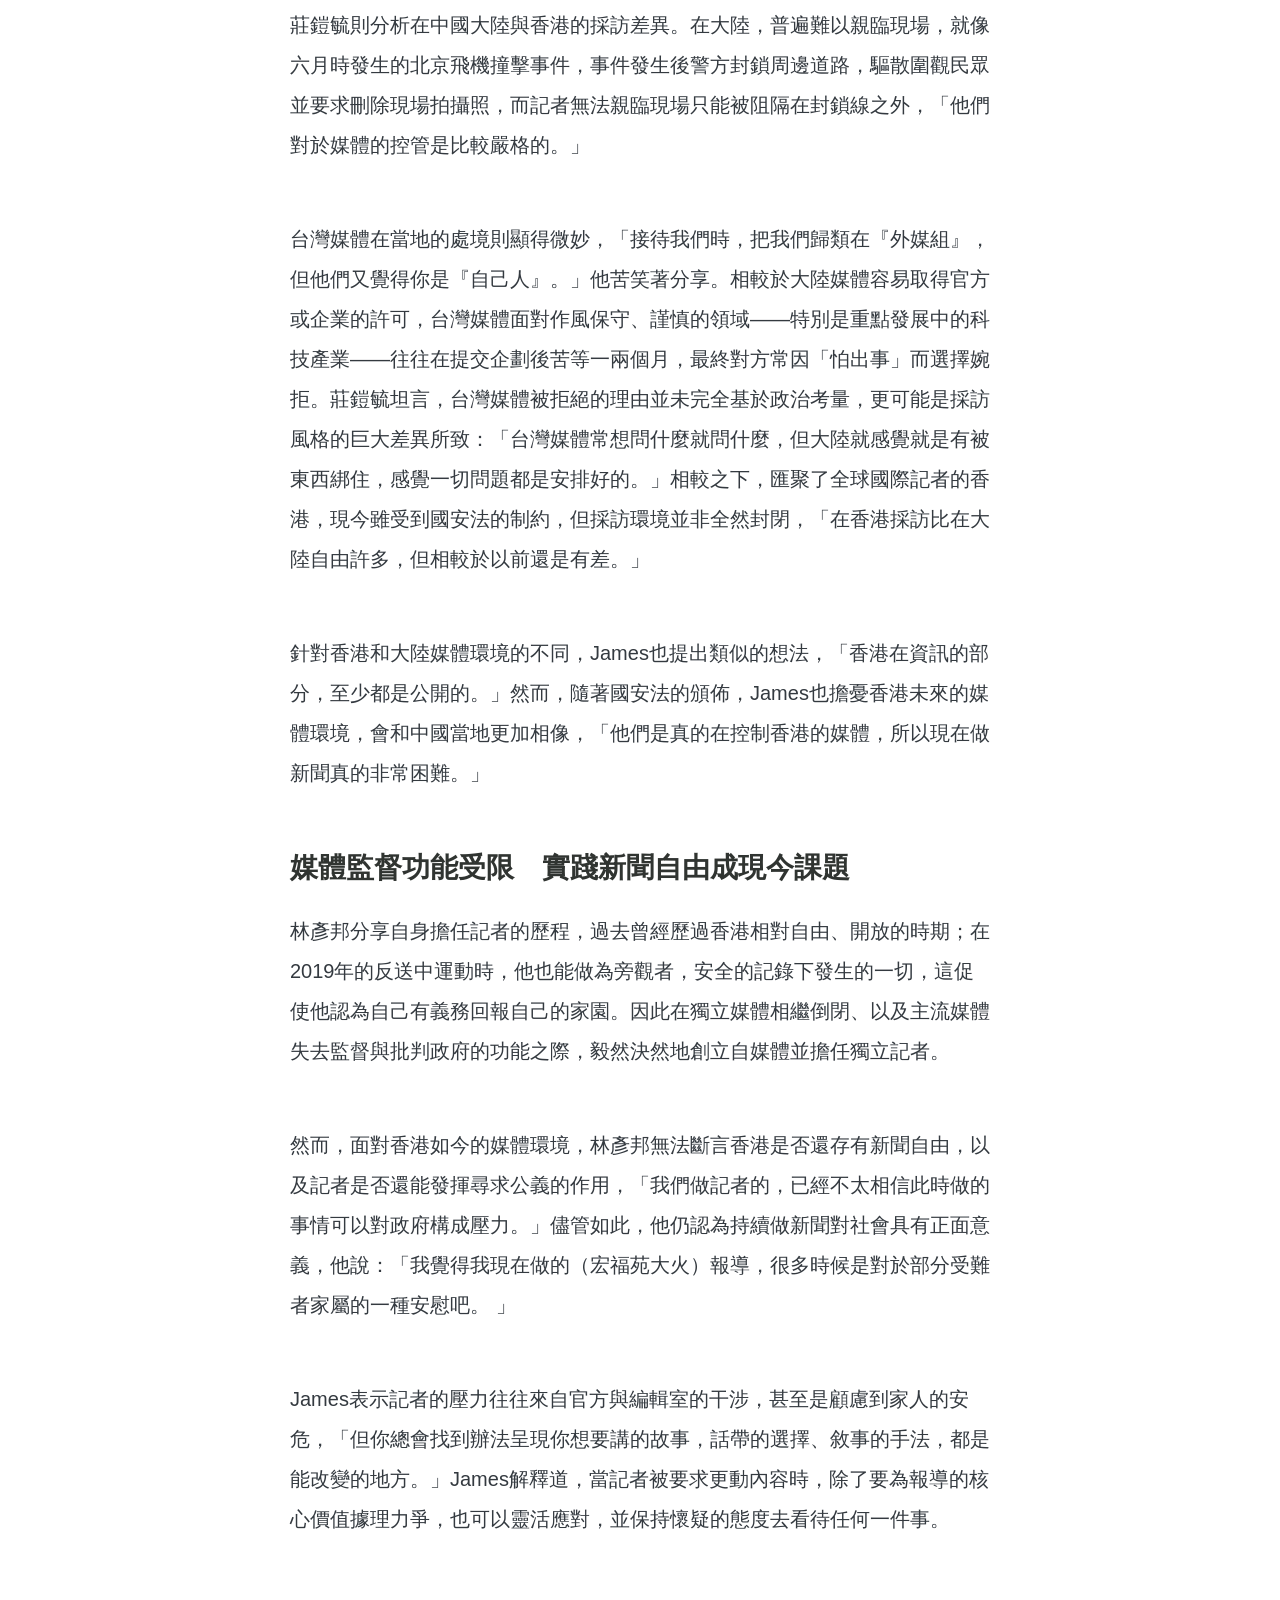
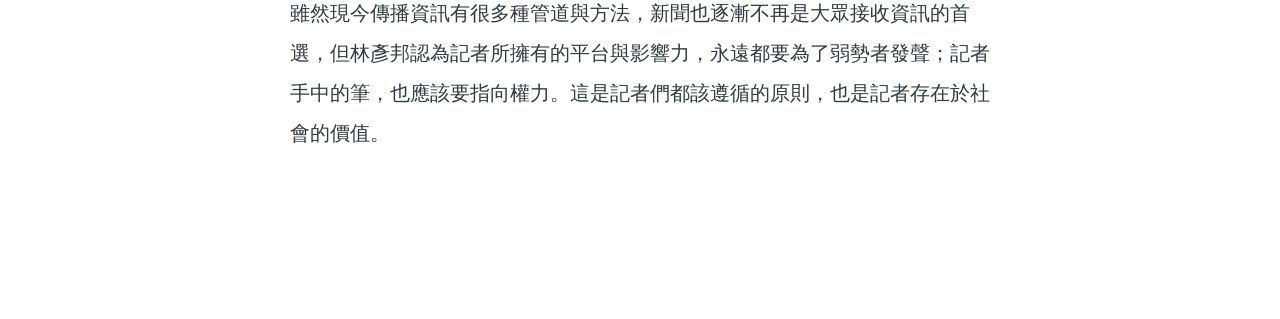
==== commit f70daa96: "update" ====
--- a/index.html
+++ b/index.html
@@ -46,7 +46,7 @@
 
       <p>然而，在火災發生當下，台灣、外媒和當地獨立記者前往現場，紀錄宏福苑大火當時的慘況，在香港媒體逐漸減縮的情況，他們抵達現場，報導事實、挖掘故事，為讀者們挖掘更多元的面向與視角。</p>
 
-      <img class="article-reporters-image" src="images/reporters-introduction.png" width="1200" height="900" alt="三位記者介紹：TVBS記者莊鎧毓、Reuters駐香港記者James Pomfret，以及ReNews創辦人林彥邦。" loading="lazy" decoding="async">
+      <img class="article-reporters-image" src="images/reporters-introduction.png" width="1200" height="900" alt="三位記者介紹：大火發生時為TVBS駐深圳特派記者的莊鎧毓、當時為Reuters駐香港特派記者的James Pomfret，以及獨立經營ReNews的林彥邦。" loading="lazy" decoding="async">
       <p class="article-caption" id="reporters-caption">TVBS記者<a href="zhuang.html" target="_blank" rel="noopener noreferrer">莊鎧毓</a>、Reuters記者<a href="james.html" target="_blank" rel="noopener noreferrer">James Pomfret</a>及ReNews記者<a href="lam.html" target="_blank" rel="noopener noreferrer">林彥邦</a>前往宏福苑大火現場，為民眾報導及更新宏福苑大火最新情形。　圖／黃暐喬製</p>
 
       <h2 class="article-heading">和時間賽跑：團隊採訪與獨立作業的臨場應變</h2>
